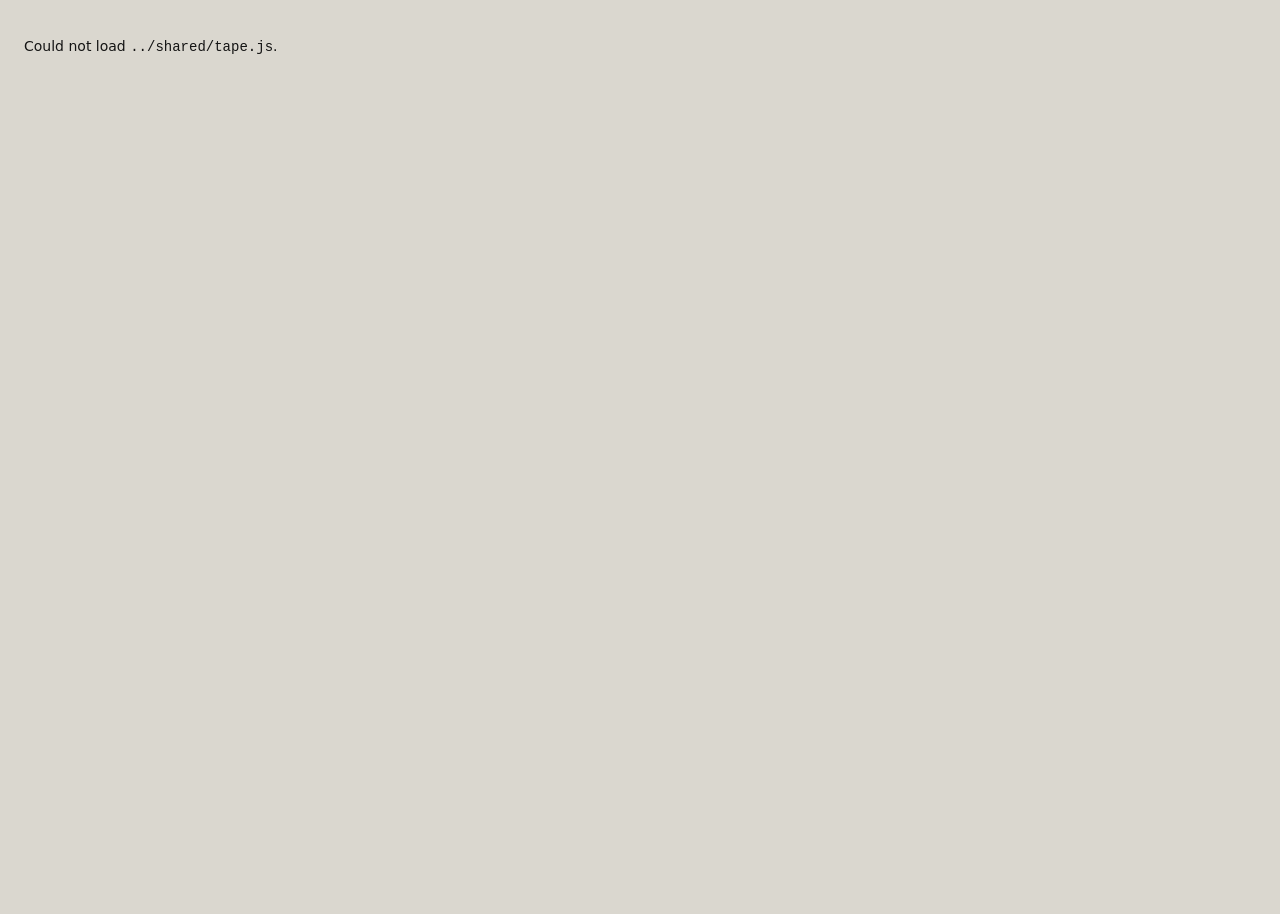
==== player.html @ 1a827876 "Initial commit: VCR landing page, player, and 3D cartridge assets Vendors Three.js r160 locally and " ====
<!doctype html>
<html lang="en">
<head>
<meta charset="utf-8">
<meta name="viewport" content="width=device-width, initial-scale=1">
<meta name="color-scheme" content="light dark">
<title>VCR Deck Studio</title>
<link rel="preconnect" href="https://fonts.googleapis.com">
<link rel="preconnect" href="https://fonts.gstatic.com" crossorigin>
<link href="https://fonts.googleapis.com/css2?family=Doto:wght@700;900&family=JetBrains+Mono:wght@400;500;600;700&family=Space+Grotesk:wght@400;500;600;700&display=swap" rel="stylesheet">
<script>
  // Apply a saved theme before first paint; otherwise CSS follows the OS.
  try { var th = localStorage.getItem('vcr-ds-theme'); if (th === 'dark' || th === 'light') document.documentElement.setAttribute('data-theme', th); } catch (e) {}
</script>
<link rel="stylesheet" href="style.css">
<link rel="stylesheet" href="shelf.css">
</head>
<body>
<div class="app" id="app">

  <!-- ───────────── Top bar ───────────── -->
  <header class="topbar">
    <div class="brand" aria-label="VCR Deck Studio"><span class="mk" aria-hidden="true"><i class="sp"></i><i class="st"></i></span>vcr<span class="brand-sub">DECK STUDIO</span></div>
    <div class="tape-label">
      <span class="tape-title" id="tapeTitle">—</span>
      <span class="tape-meta" id="tapeMeta"></span>
    </div>
    <div class="seg mode-seg" role="radiogroup" aria-label="Layout">
      <button class="seg-btn" data-mode="studio" role="radio" data-tip="The studio: monitor, inspector, timeline" data-kbd="B">Studio</button>
      <button class="seg-btn" data-mode="book" role="radio" data-tip="The session as a book: read it as it plays" data-kbd="B">Book</button>
    </div>
    <button class="mini-key" id="btnBay" aria-pressed="true" data-tip="Show / hide the tape bay" data-kbd="P" aria-label="Show or hide the tape bay">
      <svg viewBox="0 0 20 20"><rect x="2.5" y="4.5" width="15" height="11" rx="2"/><circle cx="7" cy="9" r="1.8"/><circle cx="13" cy="9" r="1.8"/><path d="M6 15.5l1-2.5h6l1 2.5"/></svg>
    </button>
    <button class="mini-key" id="btnCustom" aria-pressed="false" data-tip="Customize layout" data-kbd="C" aria-label="Customize layout">
      <svg viewBox="0 0 20 20"><path d="M4 5h7M15 5h1M4 10h2M10 10h6M4 15h9M17 15h-1"/><circle cx="13" cy="5" r="1.8"/><circle cx="8" cy="10" r="1.8"/><circle cx="15" cy="15" r="1.8"/></svg>
    </button>
    <button class="mini-key" id="btnHelp" data-tip="Keyboard shortcuts" data-kbd="?" aria-label="Keyboard shortcuts">?</button>
    <button class="mini-key theme-key" id="btnTheme" data-tip="Toggle theme" data-kbd="T" aria-label="Toggle theme">
      <svg class="i-sun" viewBox="0 0 24 24"><circle cx="12" cy="12" r="4.5"/><path d="M12 2v2.5M12 19.5V22M2 12h2.5M19.5 12H22M4.9 4.9l1.8 1.8M17.3 17.3l1.8 1.8M4.9 19.1l1.8-1.8M17.3 6.7l1.8-1.8"/></svg>
      <svg class="i-moon" viewBox="0 0 24 24"><path d="M20 14.5A8 8 0 0 1 9.5 4a8 8 0 1 0 10.5 10.5z"/></svg>
    </button>
  </header>

  <!-- ───────────── Book: the session as a document that follows the playhead (book.js) ───────────── -->
  <div class="book" id="book" hidden></div>

  <!-- ───────────── Workspace ───────────── -->
  <main class="workspace" id="workspace">

    <!-- Centre: program monitor (the Deck screen) -->
    <section class="panel monitor" id="monitorPanel">
      <div class="panel-head">
        <span class="mon-label">Program</span>
        <span class="badge" id="monBadge">—</span>
        <span class="grow"></span>
        <div class="view-menu" id="viewMenu">
          <button class="view-btn" id="viewBtn" aria-haspopup="menu" aria-expanded="false" aria-controls="viewPop" data-tip="Program view" data-kbd="V">
            <span class="view-lbl">VIEW</span><b id="viewName">Transcript</b><i class="caret" aria-hidden="true"></i>
          </button>
          <div class="view-pop" id="viewPop" role="menu" aria-label="Program view" hidden>
            <button role="menuitemradio" data-view="transcript"><b>Transcript</b><small>Every event as a list that follows the playhead</small></button>
            <button role="menuitemradio" data-view="event"><b>Event</b><small>One event at a time, on the screen</small></button>
            <button role="menuitemradio" data-view="clips"><b>Session clips</b><small>Every event as a clip, grouped by kind</small></button>
            <button role="menuitemradio" data-view="report"><b>Report</b><small>Tools, slow calls, errors, URLs, files, cost</small></button>
          </div>
        </div>
        <button class="nano-key" id="monPrev" data-tip="Previous event" data-kbd="←" aria-label="Previous event">‹</button>
        <span class="dot mon-idx" id="monIndex">—</span>
        <button class="nano-key" id="monNext" data-tip="Next event" data-kbd="→" aria-label="Next event">›</button>
      </div>
      <div class="bin-tools">
        <label class="search">
          <svg viewBox="0 0 20 20"><circle cx="9" cy="9" r="5.5"/><path d="M13 13l4 4"/></svg>
          <input id="search" type="search" placeholder="Filter events…" autocomplete="off" spellcheck="false">
        </label>
        <button class="tog-key" id="btnFollowList" aria-pressed="true" data-tip="The list follows the playhead"><i class="led"></i>FOLLOW</button>
        <span class="count" id="binCount"></span>
        <div class="chips" id="chips" role="group" aria-label="Filter by event type"></div>
      </div>
      <div class="panel-body scroll" id="transcript" tabindex="-1"></div>
      <div class="panel-body scroll" id="mediaBin"></div>
      <div class="panel-body scroll report" id="report"></div>
      <div class="screen" id="stage">
        <div class="burn tl dot"><span class="rec"></span><span id="burnState">PAUSED</span></div>
        <div class="burn tr dot" id="burnTC">00:00:00:00</div>
        <div class="stage-inner" id="monContent"></div>
        <div class="lower-third" id="lowerThird" title="Current event: start → end, and how far through it the playhead is"></div>
        <div class="osd dot" id="osd" aria-hidden="true"></div>
      </div>
    </section>

    <div class="splitter v" data-split="right" aria-hidden="true"></div>

    <!-- Right: the tape bay (bay.js) above the inspector / scopes -->
    <div class="rcol" id="rcol">
    <section class="panel bay" id="bayPanel" aria-label="Tape bay">
      <div class="bay-stage" id="bayStage">
        <canvas id="bayCv" aria-label="The tape in 3D. Its reels follow the playhead; drag to turn it."></canvas>
        <div class="bay-flat mshelf" id="bayFlat" aria-hidden="true"></div>
      </div>
      <div class="bay-bar">
        <span class="bay-lab">TAPE</span>
        <span class="dot bay-pos" id="bayPos">00:00</span>
        <span class="grow"></span>
        <button class="nano-key bay-hide" id="bayHide" data-tip="Hide the tape bay" data-kbd="P" aria-label="Hide the tape bay"><svg viewBox="0 0 20 20"><path d="M5 12.5 10 7.5l5 5"/></svg></button>
        <button class="tog-key" id="bayEject" data-tip="Eject the tape" data-kbd="E"><svg viewBox="0 0 20 20"><path d="M10 4.5 4.5 11h11z" fill="currentColor" stroke="none"/><path d="M4.5 14.5h11"/></svg>EJECT</button>
      </div>
    </section>
    <section class="panel inspector" id="inspPanel">
      <div class="panel-head">
        <div class="seg" role="tablist">
          <button class="seg-btn on" data-insptab="inspector" role="tab">Inspector</button>
          <button class="seg-btn" data-insptab="scopes" role="tab">Scopes</button>
        </div>
        <span class="grow"></span>
        <button class="pin-state" id="pinState" data-tip="Showing the event at the playhead" disabled>Following</button>
      </div>
      <div class="panel-body scroll" id="inspector"></div>
      <div class="panel-body scroll hidden" id="scopes">
        <div class="scope-card">
          <div class="scope-title">Spend <span class="dim" id="burnRate"></span></div>
          <div class="big-num dot"><span id="scCost">$0.00</span><span class="of">/ <span id="scCostTotal">$0.00</span></span></div>
          <div class="meter"><i id="scCostBar"></i></div>
          <div class="chart-screen"><span class="chart-lab">Cumulative spend over the session</span><canvas id="costChart" class="chart"></canvas></div>
        </div>
        <div class="scope-card">
          <div class="scope-title">Tokens <span class="dim">so far / total</span></div>
          <div id="scTokens"></div>
        </div>
        <div class="scope-card">
          <div class="scope-title">Context window <span class="dim">at the last response</span></div>
          <div class="big-num dot"><span id="scCtx">0</span><span class="of">tokens</span></div>
          <div class="meter ctx"><i id="scCtxBar"></i></div>
        </div>
        <div class="scope-card">
          <div class="scope-title">Tool time <span class="dim">calls · wall time · errors</span></div>
          <div id="scTools"></div>
        </div>
      </div>
    </section>
    </div>
  </main>

  <div class="splitter h" data-split="timeline" aria-hidden="true"></div>

  <!-- ───────────── Transport (Deck keys) ───────────── -->
  <section class="transport" id="transport">
   <div class="tp">
    <div class="lcd" title="Playhead timecode (hours:minutes:seconds:frames) and progress through the session">
      <div class="tc dot" id="tc"><span>00</span>:<span>00</span>:<span>00</span>:<span>00</span></div>
      <div class="lcd-foot">
        <span class="lcd-prog"><i id="lcdProg"></i></span>
        <span class="shuttle dot" id="shuttleInd"></span>
        <span class="lcd-tot dot" id="lcdTot"></span>
      </div>
    </div>

    <span class="t-sep" aria-hidden="true"></span>

    <div class="keys">
      <button class="key k-sm" id="btnStart" data-tip="Go to start" data-kbd="Home" aria-label="Go to start"><svg viewBox="0 0 24 24"><path d="M5 5h2.5v14H5zM19 5.5v13L9 12z"/></svg></button>
      <button class="key k-rew" id="btnPrev" data-tip="Previous event · hold to rewind" data-kbd="←" aria-label="Previous event, hold to rewind"><svg viewBox="0 0 24 24"><path d="M11 6 3 12l8 6V6zm10 0-8 6 8 6V6z"/></svg></button>
      <button class="key k-play" id="btnPlay" data-tip="Play / pause" data-kbd="Space" aria-label="Play">
        <svg class="i-play" viewBox="0 0 24 24"><path d="M7 4.5v15l13-7.5z"/></svg>
        <svg class="i-pause" viewBox="0 0 24 24"><path d="M6 4.5h4.5v15H6zM13.5 4.5H18v15h-4.5z"/></svg>
      </button>
      <button class="key k-ff" id="btnNext" data-tip="Next event · hold to fast-forward" data-kbd="→" aria-label="Next event, hold to fast-forward"><svg viewBox="0 0 24 24"><path d="M13 6l8 6-8 6V6zM3 6l8 6-8 6V6z"/></svg></button>
      <button class="key k-sm" id="btnEnd" data-tip="Go to end" data-kbd="End" aria-label="Go to end"><svg viewBox="0 0 24 24"><path d="M16.5 5H19v14h-2.5zM5 5.5v13L15 12z"/></svg></button>
    </div>

    <span class="t-sep" aria-hidden="true"></span>

    <div class="loop-mod" id="loopMod" role="group" aria-label="Loop">
      <div class="loop-head"><span>Loop</span><span class="dot" id="loopLen">—</span></div>
      <div class="loop-row">
        <button class="tog-key mark" id="btnIn" data-tip="Mark loop in at the playhead" data-kbd="I"><b>IN</b><span class="dot" id="inTC">--:--:--</span></button>
        <button class="tog-key mark" id="btnOut" data-tip="Mark loop out at the playhead" data-kbd="O"><b>OUT</b><span class="dot" id="outTC">--:--:--</span></button>
        <button class="tog-key" id="btnLoop" aria-pressed="false" data-tip="Loop between in and out" data-kbd="/"><i class="led"></i>LOOP</button>
        <button class="tog-key clr" id="btnClearMarks" data-tip="Clear in / out" data-kbd="X" aria-label="Clear in and out marks" disabled>
          <svg viewBox="0 0 20 20"><path d="M5.5 5.5l9 9M14.5 5.5l-9 9"/></svg>
        </button>
      </div>
    </div>

    <span class="t-sep" aria-hidden="true"></span>

    <div class="speed speed-menu">
      <button class="speed-btn" id="speedBtn" aria-haspopup="true" aria-expanded="false" aria-controls="speedPop" data-tip="Speed and skip idle · scroll to change speed">
        <span class="speed-lbl">SPEED</span><b class="dot" id="knobVal">10×</b><i class="caret" aria-hidden="true"></i>
      </button>
      <div class="speed-pop" id="speedPop" role="group" aria-label="Playback speed and skip idle" hidden>
        <div class="speed-row">
          <button class="nano-key" id="speedDown" aria-label="Slower" data-tip="Slower">−</button>
          <span class="speed-val dot" id="speedVal" aria-live="polite">10×</span>
          <button class="nano-key" id="speedUp" aria-label="Faster" data-tip="Faster">+</button>
        </div>
        <button class="tog-key" id="btnSkip" aria-pressed="false" data-tip="Skip idle gaps while playing" data-kbd="S"><i class="led"></i>SKIP IDLE</button>
      </div>
    </div>

    <div class="gauges" role="group" aria-label="Live totals at the playhead">
      <div class="gauge g-cost" data-tip="Money spent up to the playhead"><span class="g-lab">Spent<span class="g-sub" id="gCostSub"></span></span><span class="odo dot" id="gCost"></span><span class="g-bar"><i id="gCostBar"></i></span></div>
      <div class="gauge g-in" data-tip="Input tokens read so far (fresh + cache read + cache write)"><span class="g-lab">In<span class="g-sub" id="gInSub"></span></span><span class="odo dot" id="gIn"></span><span class="g-bar"><i id="gInBar"></i></span></div>
      <div class="gauge g-out" data-tip="Output tokens generated so far"><span class="g-lab">Out<span class="g-sub" id="gOutSub"></span></span><span class="odo dot" id="gOut"></span><span class="g-bar"><i id="gOutBar"></i></span></div>
      <div class="gauge g-err" data-tip="Tool errors so far"><span class="g-lab">Errors<span class="g-sub" id="gErrSub"></span></span><span class="odo dot" id="gErr"></span><span class="g-bar"><i id="gErrBar"></i></span></div>
    </div>
   </div>
  </section>

  <!-- ───────────── Timeline ───────────── -->
  <section class="timeline" id="timeline">
    <div class="tl-toolbar">
      <span class="tl-name">Timeline</span>
      <span class="dot tl-info" id="tlInfo"></span>
      <span class="grow"></span>
      <button class="tog-key" id="btnTlShow" aria-pressed="false" data-tip="Choose what the timeline shows">SHOW ▾</button>
      <button class="tog-key" id="btnSnap" aria-pressed="true" data-tip="Snap scrubbing to event edges" data-kbd="N"><i class="led"></i>SNAP</button>
      <button class="tog-key" id="btnFollow" aria-pressed="true" data-tip="Timeline pages with the playhead" data-kbd="F"><i class="led"></i>FOLLOW</button>
      <span class="vr"></span>
      <button class="nano-key" id="btnZoomOut" data-tip="Zoom out" data-kbd="−" aria-label="Zoom out">−</button>
      <input type="range" class="zoom" id="zoom" min="0" max="1000" value="0" aria-label="Timeline zoom">
      <button class="nano-key" id="btnZoomIn" data-tip="Zoom in" data-kbd="+" aria-label="Zoom in">+</button>
      <button class="tog-key" id="btnFit" data-tip="Zoom to fit the whole session" data-kbd="Z">FIT</button>
    </div>
    <div class="tape-row" id="tapeRow">
      <div class="side-lab">
        <b>Tape</b><small>drag · it coasts</small>
        <span class="tape-zoom">
          <button class="nano-key" id="tapeZoomOut" aria-label="Zoom tape out" data-tip="Tape zoom out">−</button>
          <span class="dot" id="tapeZoomLab">10px/s</span>
          <button class="nano-key" id="tapeZoomIn" aria-label="Zoom tape in" data-tip="Tape zoom in">+</button>
        </span>
      </div>
      <div class="tape-wrap" id="tapeWrap">
        <canvas id="tape" role="slider" tabindex="0" aria-label="Tape scrubber: drag, or arrow keys" aria-valuemin="0"></canvas>
        <div class="playhead" aria-hidden="true"></div>
      </div>
    </div>
    <div class="tl-overview">
      <div class="side-lab"><b>Overview</b><small>whole session</small></div>
      <div class="ov-wrap" id="ovWrap"><canvas id="ovCanvas"></canvas></div>
    </div>
    <div class="tl-body">
      <div class="tl-heads" id="tlHeads">
        <div class="tl-heads-ruler dot" id="tlHeadsTC">00:00:00:00</div>
        <div class="tl-heads-inner" id="tlHeadsInner"></div>
      </div>
      <div class="tl-wrap" id="tlWrap"><canvas id="tlCanvas"></canvas></div>
    </div>
  </section>
</div>

<div class="alt-tag" aria-hidden="true">alt/6 — Deck Studio</div>
<div class="tip" id="tip" role="tooltip"></div>
<div class="cliptip" id="clipTip"></div>

<div class="help" id="help" hidden>
  <div class="help-card" role="dialog" aria-label="Keyboard shortcuts">
    <div class="help-head"><b>KEYS</b><button class="mini-key" id="helpClose" aria-label="Close">✕</button></div>
    <div class="help-grid" id="helpGrid"></div>
    <p class="help-foot">Hold ◀◀ / ▶▶ to shuttle. Drag the tape: it coasts when you let go. Change speed and skip idle from the SPEED menu.</p>
  </div>
</div>

<div class="pop" id="custom" hidden role="dialog" aria-label="Customize layout">
  <div class="pop-head"><b>CUSTOMIZE</b><button class="tog-key" id="customReset" data-tip="Default views, panels and sizes">RESET</button></div>
  <div class="pop-sec">
    <div class="pop-h">Panels</div>
    <label class="opt"><input type="checkbox" data-opt="bay"> Tape bay</label>
    <label class="opt"><input type="checkbox" data-opt="right"> Inspector / Scopes</label>
    <label class="opt"><input type="checkbox" data-opt="gauges"> Gauges</label>
    <label class="opt"><input type="checkbox" data-opt="overlays"> Event screen overlays</label>
  </div>
  <div class="pop-sec price-sec" id="priceSec">
    <div class="pop-h">Pricing <span class="price-src" id="priceSrc"></span></div>
    <div class="price-model dot" id="priceModel"></div>
    <div class="price-grid">
      <label>Input<input type="number" min="0" step="0.01" data-rate="in"></label>
      <label>Output<input type="number" min="0" step="0.01" data-rate="out"></label>
      <label>Cache read<input type="number" min="0" step="0.01" data-rate="cr"></label>
      <label>Cache write<input type="number" min="0" step="0.01" data-rate="cw"></label>
    </div>
    <p class="price-note">$ per million tokens. Spend is worked out from these.</p>
    <div class="price-keys">
      <button class="tog-key" id="priceApply" disabled>APPLY</button>
      <button class="tog-key" id="priceFetch" data-tip="Fetch current prices from LiteLLM’s public price list">FETCH LATEST</button>
      <button class="tog-key" id="priceReset" data-tip="Back to the built-in list prices">RESET</button>
    </div>
    <p class="price-msg" id="priceMsg" role="status" hidden></p>
  </div>
</div>

<div class="pop tl-pop" id="tlShow" hidden role="dialog" aria-label="Timeline display">
  <div class="pop-head"><b>SHOW IN TIMELINE</b></div>
  <div class="pop-sec">
    <label class="opt"><input type="checkbox" data-opt="overview"> Overview strip</label>
    <label class="opt"><input type="checkbox" data-opt="tokens"> Tokens track</label>
    <label class="opt"><input type="checkbox" data-opt="tape"> Tape scrubber</label>
  </div>
</div>

<script src="../shared/tape.js"></script>
<script src="../shared/parse-tape.js"></script>
<script src="vendor/three.min.js"></script>
<script src="cart3d.js"></script>
<script src="../shared/tape-report.js"></script>
<script src="report.js"></script>
<!-- picks the tape (?demo=, an ejected-to tape, or the sample), then loads app.js, book.js and bay.js;
     with no tape, the empty deck and its drive (drive.js) -->
<script src="drive.js"></script>
<script src="eject.js"></script>
</body>
</html>
---- style.css ----
/* ==========================================================================
   VCR · alt/6 — "Deck Studio"
   The Deck's body, keys and dot-matrix screen around Studio's workspace.
   Tokens first, then layout, then parts.
   ========================================================================== */

:root {
  /* event-kind accents (same in both themes: they live on black hardware) */
  --orange: #FF5B1F;
  --c-prompt: #FF5B1F;
  --c-text: #5A86FF;
  --c-thinking: #8C8880;
  --c-bash: #C6F432;
  --c-read: #3DDBD9;
  --c-write: #FF7AD9;
  --c-edit: #FFC83D;
  --c-skill: #B18CFF;
  --c-other: #9AA0A6;
  --err: #FF2E3A;
  --ok: #7FC400;

  /* "hardware black": screen, tape and timeline bay in both themes */
  --hw-bg: #0C0C0D;
  --hw-bg-2: #111113;
  --hw-panel: #151517;
  --hw-panel-2: #1B1B1E;
  --hw-line: #242427;
  --hw-line-2: #2E2E32;
  --hw-line-3: #3F3F44;
  --hw-fg: #EFEDE6;
  --hw-fg-2: #C2BEB6;
  --hw-fg-3: #8A867E;
  --hw-fg-4: #5B5853;
  --hw-wave: #3A3936;
  --hw-wave-hi: #EFEDE6;

  /* device body (light) */
  --desk: #DAD7CF;
  --body: #ECEAE4;
  --body-2: #E2DFD7;
  --ink: #141414;
  --ink-2: #5E5A53;
  --ink-3: #8F8A82;
  --line: rgba(20, 20, 20, .10);
  --line-2: rgba(20, 20, 20, .18);
  --key: #F8F7F3;
  --key-ink: #1A1A1A;
  --key-lip: #C3BFB5;
  --key-hi: rgba(255, 255, 255, .9);
  --panel: #F5F3EF;
  --card: #FFFFFF;
  --bezel: #D3CFC6;
  --shadow: 0 24px 50px -30px rgba(40, 30, 10, .35), 0 2px 0 rgba(255,255,255,.7) inset;
  --soft: rgba(255, 91, 31, .12);

  /* one radius scale for the whole deck:
     r-1 small bits and buttons nested in a control, r-2 keys, controls and
     cards, r-3 the panels and bays that hold them */
  --r-1: 4px;
  --r-2: 6px;
  --r-3: 10px;

  --left: 300px;
  --right: 330px;
  --tl-h: 40vh;

  --f-ui: "Space Grotesk", ui-sans-serif, system-ui, -apple-system, "Segoe UI", sans-serif;
  --f-dot: "Doto", "DotGothic16", "JetBrains Mono", ui-monospace, monospace;
  --f-mono: "JetBrains Mono", ui-monospace, "SF Mono", Menlo, Consolas, monospace;
  --ease-out: cubic-bezier(.2, .8, .2, 1);
  --ease-spring: cubic-bezier(.34, 1.56, .64, 1);
  color-scheme: light;
}

@media (prefers-color-scheme: dark) {
  :root:not([data-theme="light"]) {
    --desk: #0E0E0F; --body: #1B1B1D; --body-2: #232326;
    --ink: #F2F0EA; --ink-2: #A29E97; --ink-3: #6E6A64;
    --line: rgba(255, 255, 255, .08); --line-2: rgba(255, 255, 255, .14);
    --key: #2B2B2F; --key-ink: #F2F0EA; --key-lip: #0B0B0C; --key-hi: rgba(255, 255, 255, .08);
    --panel: #141416; --card: #1F1F22; --bezel: #2A2A2D;
    --shadow: 0 24px 60px -30px rgba(0,0,0,.8), 0 1px 0 rgba(255,255,255,.05) inset;
    color-scheme: dark;
  }
}
:root[data-theme="dark"] {
  --desk: #0E0E0F; --body: #1B1B1D; --body-2: #232326;
  --ink: #F2F0EA; --ink-2: #A29E97; --ink-3: #6E6A64;
  --line: rgba(255, 255, 255, .08); --line-2: rgba(255, 255, 255, .14);
  --key: #2B2B2F; --key-ink: #F2F0EA; --key-lip: #0B0B0C; --key-hi: rgba(255, 255, 255, .08);
  --panel: #141416; --card: #1F1F22; --bezel: #2A2A2D;
  --shadow: 0 24px 60px -30px rgba(0,0,0,.8), 0 1px 0 rgba(255,255,255,.05) inset;
  color-scheme: dark;
}

/* ---------- base ---------- */
*, *::before, *::after { box-sizing: border-box; }
html, body { margin: 0; height: 100%; }
body {
  background: var(--desk); color: var(--ink);
  font: 500 13px/1.45 var(--f-ui);
  -webkit-font-smoothing: antialiased; -webkit-tap-highlight-color: transparent;
  overflow: hidden;
}
button { font: inherit; color: inherit; border: 0; background: none; padding: 0; cursor: pointer; }
button:focus-visible, [tabindex]:focus-visible, input:focus-visible, canvas:focus-visible { outline: 2px solid var(--orange); outline-offset: 2px; }
.dot { font-family: var(--f-dot); font-weight: 900; letter-spacing: .02em; font-variant-numeric: tabular-nums; }
.dim { color: var(--ink-3); }
.grow { flex: 1 1 auto; }
.hidden { display: none !important; }
svg { flex: none; }
kbd {
  font: 600 10.5px/1 var(--f-mono); padding: 3px 6px; border-radius: var(--r-1);
  background: var(--key); box-shadow: 0 2px 0 var(--key-lip); color: var(--key-ink);
}

/* ==========================================================================
   Layout
   ========================================================================== */
.app {
  height: 100vh; height: 100dvh;
  display: grid;
  grid-template-rows: 46px minmax(200px, 1fr) 12px auto var(--tl-h);
  grid-template-columns: 100%;
  row-gap: 0;
  padding: 10px 12px 12px;
}
.workspace {
  display: grid;
  /* --rcol collapses the inspector to 0 when it's switched off in Customize */
  grid-template-columns: minmax(320px, 1fr) var(--rsp, 12px) var(--rcol, var(--right));
  min-height: 0; margin-top: 8px;
}
.panel {
  display: flex; flex-direction: column; min-width: 0; min-height: 0;
  background: var(--panel); border-radius: var(--r-3); box-shadow: var(--shadow); overflow: hidden;
}
.panel-head {
  display: flex; align-items: center; gap: 8px;
  height: 46px; flex: none; padding: 0 10px 0 12px;
  border-bottom: 1px solid var(--line);
}
.panel-body { flex: 1 1 auto; min-height: 0; position: relative; }
.scroll { overflow: auto; scrollbar-width: thin; scrollbar-color: var(--line-2) transparent; }
.count { font: 600 10.5px var(--f-mono); color: var(--ink-3); }

/* splitters are the gaps between modules, with a grip that lights up */
.splitter { position: relative; z-index: 2; }
.splitter::after { content: ''; position: absolute; border-radius: 2px; background: transparent; transition: background .15s; }
.splitter.v { cursor: col-resize; }
.splitter.v::after { left: 50%; top: 42%; width: 4px; height: 16%; margin-left: -2px; }
.splitter.h { cursor: row-resize; }
.splitter.h::after { top: 50%; left: 45%; width: 10%; height: 4px; margin-top: -2px; }
.splitter:hover::after { background: var(--line-2); }
.splitter.drag::after { background: var(--orange); }
body.resizing, body.resizing * { user-select: none !important; }

/* ==========================================================================
   Top bar
   ========================================================================== */
.topbar { display: flex; align-items: center; gap: 10px; min-width: 0; padding: 0 4px; }
.brand { display: inline-flex; align-items: center; gap: .42em; font: 700 19px/1 var(--f-ui); letter-spacing: -.02em; }
/* the logo, as on the root page: two drawn glyphs, the spool and the sticker, at 42% ink, then "vcr" */
.brand .mk { display: inline-flex; align-items: center; gap: .16em; opacity: .42; }
.brand .mk .sp, .brand .mk .st { width: .5em; height: .5em; background: currentColor; }
.brand .mk .sp { border-radius: 50%; }

.brand-sub { font: 700 9px/1 var(--f-mono); letter-spacing: .18em; color: var(--ink-3); padding: 4px 6px; border: 1px solid var(--line-2); border-radius: var(--r-1); }
.tape-label { flex: 1; min-width: 0; display: flex; flex-direction: column; line-height: 1.2; margin-left: 8px; }
.tape-title { font-weight: 600; font-size: 14px; white-space: nowrap; overflow: hidden; text-overflow: ellipsis; }
.tape-meta { font: 500 10.5px/1.3 var(--f-mono); color: var(--ink-3); white-space: nowrap; overflow: hidden; text-overflow: ellipsis; }

.mini-key {
  flex: none; width: 36px; height: 34px; border-radius: var(--r-2);
  display: grid; place-items: center;
  background: var(--key); color: var(--key-ink); font: 700 14px/1 var(--f-ui);
  box-shadow: 0 3px 0 var(--key-lip), inset 0 1px 0 var(--key-hi);
  transition: transform .08s, box-shadow .08s, color .15s;
}
.mini-key:active { transform: translateY(2px); box-shadow: 0 1px 0 var(--key-lip), inset 0 1px 0 var(--key-hi); }
.mini-key[aria-pressed="true"] { color: var(--orange); }
.mini-key svg { width: 18px; height: 18px; fill: none; stroke: currentColor; stroke-width: 1.8; stroke-linecap: round; }
.theme-key .i-moon { display: none; fill: currentColor; stroke: none; }
:root[data-theme="dark"] .theme-key .i-sun { display: none; }
:root[data-theme="dark"] .theme-key .i-moon { display: block; }
@media (prefers-color-scheme: dark) {
  :root:not([data-theme="light"]) .theme-key .i-sun { display: none; }
  :root:not([data-theme="light"]) .theme-key .i-moon { display: block; }
}

/* ==========================================================================
   Small controls shared by every module
   ========================================================================== */
.seg { display: inline-flex; padding: 3px; gap: 3px; background: var(--body-2); border-radius: var(--r-2); box-shadow: inset 0 1px 2px rgba(0,0,0,.08), inset 0 0 0 1px var(--line); }
.seg-btn { height: 26px; padding: 0 11px; border-radius: var(--r-1); font: 700 10.5px/1 var(--f-mono); letter-spacing: .08em; text-transform: uppercase; color: var(--ink-3); transition: color .15s, background .15s; }
.seg-btn:hover { color: var(--ink); }
.seg-btn.on { color: var(--ink); background: var(--key); box-shadow: 0 2px 0 var(--key-lip), inset 0 1px 0 var(--key-hi); }

.nano-key {
  flex: none; width: 26px; height: 24px; border-radius: var(--r-1); background: var(--key); color: var(--key-ink);
  font: 700 15px/1 var(--f-ui); box-shadow: 0 2px 0 var(--key-lip), inset 0 1px 0 var(--key-hi);
  transition: transform .08s, box-shadow .08s;
}
.nano-key:active, .nano-key.down { transform: translateY(2px); box-shadow: 0 0 0 var(--key-lip); }

.tog-key {
  flex: none; display: inline-flex; align-items: center; justify-content: center; gap: 6px;
  height: 28px; padding: 0 10px; border-radius: var(--r-2);
  background: var(--key); color: var(--key-ink);
  font: 700 10px/1 var(--f-mono); letter-spacing: .12em; white-space: nowrap;
  box-shadow: 0 3px 0 var(--key-lip), inset 0 1px 0 var(--key-hi);
  transition: transform .07s, box-shadow .07s, color .15s, opacity .15s;
}
.tog-key:active:not(:disabled), .tog-key.down { transform: translateY(2px); box-shadow: 0 1px 0 var(--key-lip), inset 0 1px 0 var(--key-hi); }
.tog-key:disabled { opacity: .4; cursor: default; }
.tog-key.sm { height: 22px; padding: 0 8px; font-size: 9.5px; }
.led { width: 6px; height: 6px; border-radius: 50%; background: var(--line-2); transition: background-color .15s, box-shadow .15s; flex: none; }
[aria-pressed="true"] > .led { background: var(--c-bash); box-shadow: 0 0 8px var(--c-bash); }

.err-dia { color: var(--err); margin-right: 4px; font-size: .9em; }

/* ==========================================================================
   Transcript / media bin
   ========================================================================== */
.bin-tools { display: flex; flex-wrap: wrap; gap: 8px; padding: 10px; border-bottom: 1px solid var(--line); }
.search {
  flex: 1; min-width: 0; display: flex; align-items: center; gap: 6px; height: 30px; padding: 0 10px;
  background: var(--body-2); border-radius: var(--r-2); color: var(--ink-3);
  box-shadow: inset 0 1px 2px rgba(0,0,0,.08), inset 0 0 0 1px var(--line);
}
.search:focus-within { box-shadow: inset 0 0 0 1.5px var(--orange); }
.search svg { width: 14px; height: 14px; fill: none; stroke: currentColor; stroke-width: 1.8; stroke-linecap: round; }
.search input { flex: 1; min-width: 0; border: 0; outline: 0; background: transparent; color: var(--ink); font: 500 12.5px var(--f-ui); }
.search input:focus-visible { outline: 0; }

.chips { flex-basis: 100%; display: flex; flex-wrap: wrap; gap: 6px; }
.chip {
  --c: var(--ink-3);
  display: inline-flex; align-items: center; gap: 5px; height: 24px; padding: 0 9px 0 8px; border-radius: var(--r-2);
  font: 700 9.5px/1 var(--f-mono); letter-spacing: .08em; text-transform: uppercase;
  background: var(--card); color: var(--ink-3);
  box-shadow: 0 2px 0 var(--key-lip), inset 0 0 0 1px var(--line);
  transition: transform .08s, box-shadow .08s, color .15s;
}
.chip:active:not(:disabled) { transform: translateY(2px); box-shadow: 0 0 0 var(--key-lip), inset 0 0 0 1px var(--line); }
.chip i { width: 8px; height: 8px; border-radius: 2px; background: var(--c); opacity: .45; }
.chip b { font-weight: 500; opacity: .6; letter-spacing: 0; }
.chip .err-dia { margin: 0; font-size: 10px; opacity: .6; }
.chip[aria-pressed="true"] { color: var(--ink); box-shadow: 0 2px 0 var(--key-lip), inset 0 0 0 1.5px var(--c); }
.chip[data-cat=""][aria-pressed="true"] { box-shadow: 0 2px 0 var(--key-lip), inset 0 0 0 1.5px var(--ink); }
.chip[aria-pressed="true"] i, .chip[aria-pressed="true"] .err-dia { opacity: 1; }
.chip:disabled { opacity: .4; cursor: default; }

.row {
  position: relative; display: grid; grid-template-columns: 52px 24px 1fr; gap: 0 8px;
  padding: 8px 12px 8px 14px; border-bottom: 1px solid var(--line);
  cursor: pointer; transition: background .1s, opacity .2s;
}
.row::before { content: ''; position: absolute; left: 4px; top: 8px; bottom: 8px; width: 4px; border-radius: 2px; background: var(--kc); }
.row:hover { background: var(--body-2); }
.row.future .row-tc, .row.future .row-kind, .row.future .row-text { color: var(--ink-3); }
.row.future .row-text.cmd { background: var(--body-2); color: var(--ink-3); box-shadow: inset 0 0 0 1px var(--line); }
.row.future .av { opacity: .5; }
.row.future::before { opacity: .45; }
.row.future:hover .row-text:not(.cmd) { color: var(--ink-2); }
.row.active { background: var(--soft); opacity: 1; }
.row.active::after { content: ''; position: absolute; inset: 0; box-shadow: inset 0 0 0 1.5px var(--orange); pointer-events: none; }
.row.sel .row-tc { color: var(--orange); }
/* avatars: round disks tinted with the speaker's own colour at low strength,
   the mark itself at full strength, so they sit quietly on light and dark */
.av { --av: var(--ink-3); width: 24px; height: 24px; flex: none; border-radius: 50%; display: grid; place-items: center; color: var(--av);
      background: color-mix(in srgb, var(--av) 16%, transparent); box-shadow: inset 0 0 0 1px color-mix(in srgb, var(--av) 28%, transparent); }
.av svg { width: 15px; height: 15px; }
.av.claude { --av: #D97757; }
.av.codex { --av: #4F5BFF; }
.screen .av.codex, :root[data-theme="dark"] .av.codex { --av: #8E9BFF; }
@media (prefers-color-scheme: dark) { :root:not([data-theme="light"]) .av.codex { --av: #8E9BFF; } }
.av.user { --av: var(--c-prompt); }
.av.user svg { width: 15px; height: 15px; fill: none; stroke: currentColor; stroke-width: 1.8; stroke-linecap: round; }
.row-av { padding-top: 1px; }
.card .who .av { width: 30px; height: 30px; margin-right: 2px; }
.card .who .av svg { width: 18px; height: 18px; }
.card .who .av.user svg { width: 17px; height: 17px; }
/* the avatar says who is talking; the name stays neutral instead of the reply blue */
.card.text .who { color: var(--hw-fg-2); }
.row[hidden] { display: none; }
.row-tc { font: 600 10.5px var(--f-mono); color: var(--ink-3); padding-top: 1px; font-variant-numeric: tabular-nums; }
.row-main { min-width: 0; }
.row-kind { display: flex; align-items: center; gap: 6px; font: 700 9.5px/1.4 var(--f-mono); letter-spacing: .1em; text-transform: uppercase; color: var(--ink-2); }
.row-kind .dur { margin-left: auto; font-weight: 500; letter-spacing: 0; color: var(--ink-3); text-transform: none; }
.row.err .row-kind { color: var(--err); }
.row-text { color: var(--ink); font-size: 12.5px; overflow: hidden; display: -webkit-box; -webkit-line-clamp: 2; -webkit-box-orient: vertical; word-break: break-word; }
/* commands read as a small strip of terminal: light on the hardware black */
.row-text.cmd { font: 500 11.5px/1.5 var(--f-mono); color: var(--hw-fg); background: var(--hw-bg); padding: 3px 8px; border-radius: var(--r-1); margin-top: 2px; }
.row.err .row-text.cmd { color: #FF8A92; }
.row.prompt .row-text { font-weight: 600; -webkit-line-clamp: 3; }
.row-text.muted { color: var(--ink-3); font-style: italic; }

.bin-group { padding: 12px 12px 4px; }
.bin-group[hidden] { display: none; }
.bin-group h4 { display: flex; align-items: center; gap: 6px; margin: 0 0 8px; font: 700 10px var(--f-mono); letter-spacing: .12em; text-transform: uppercase; color: var(--ink-3); }
.bin-group h4 i { width: 8px; height: 8px; border-radius: 2px; background: var(--kc); }
.bin-group h4 span { margin-left: auto; font-weight: 500; }
.tiles { display: grid; grid-template-columns: repeat(auto-fill, minmax(118px, 1fr)); gap: 8px; }
.tile {
  position: relative; height: 74px; border-radius: var(--r-2); overflow: hidden; cursor: pointer;
  background: var(--hw-bg); color: var(--hw-fg); padding: 7px 8px; display: flex; flex-direction: column;
  box-shadow: inset 0 3px 0 var(--kc), 0 2px 0 var(--key-lip);
  transition: transform .12s;
}
.tile:hover { transform: translateY(-1px); }
.tile[hidden] { display: none; }
.tile.active { box-shadow: inset 0 3px 0 var(--kc), 0 0 0 2px var(--orange); }
.tile.err { box-shadow: inset 0 3px 0 var(--err), 0 2px 0 var(--key-lip); }
.tile .t-snip { font: 500 10px/1.35 var(--f-mono); color: var(--hw-fg-2); overflow: hidden; flex: 1; word-break: break-all; margin-top: 3px; }
.tile .t-foot { display: flex; justify-content: space-between; font: 600 9.5px var(--f-mono); color: var(--hw-fg-3); }
.tile.err .t-foot span:first-child { color: var(--err); }

/* ==========================================================================
   Program monitor: the Deck screen
   ========================================================================== */
.mon-label { font: 700 10px/1 var(--f-mono); letter-spacing: .18em; text-transform: uppercase; color: var(--ink-3); }
.badge {
  --b: var(--kc, var(--ink-3));
  display: inline-flex; align-items: center; gap: 6px; height: 24px; padding: 0 9px 0 7px; border-radius: var(--r-1);
  font: 700 11px/1 var(--f-mono); letter-spacing: .08em; text-transform: uppercase;
  /* a tint of the kind colour, not a solid fill: small dark type on a saturated
     blue or pink was hard to read. Text stays ink; the icon carries the colour. */
  background: color-mix(in srgb, var(--b) 18%, var(--panel)); color: var(--ink);
  box-shadow: inset 0 0 0 1px color-mix(in srgb, var(--b) 50%, transparent);
}
.badge svg { color: color-mix(in srgb, var(--b) 62%, var(--ink)); fill: none; stroke: currentColor; stroke-width: 2; stroke-linecap: round; stroke-linejoin: round; }
.mon-idx { width: 76px; text-align: center; font-size: 14px; color: var(--ink-2); }

.screen {
  --kc: var(--orange);
  position: relative; isolation: isolate; flex: 1; min-height: 0;
  margin: 12px; border-radius: var(--r-2);
  background: var(--hw-bg); color: var(--hw-fg);
  box-shadow: 0 0 0 5px var(--bezel), inset 0 0 0 1px rgba(255,255,255,.05), inset 0 10px 30px rgba(0,0,0,.6);
  overflow: hidden;
}
/* pixel-grid glass */
.screen::after {
  content: ""; position: absolute; inset: 0; pointer-events: none; z-index: 5;
  background-image: radial-gradient(rgba(255,255,255,.05) .6px, transparent .8px);
  background-size: 3px 3px; mix-blend-mode: screen;
}
.screen[data-err="1"] { --kc: var(--err); }

.burn { position: absolute; top: 12px; z-index: 3; display: flex; align-items: center; gap: 7px; font-size: 13px; color: var(--hw-fg-3); }
.burn.tl { left: 16px; min-width: 130px; }
.burn.tr { right: 16px; }
.rec { width: 8px; height: 8px; border-radius: 50%; background: #3a3836; }
.screen.playing .rec { background: var(--err); box-shadow: 0 0 8px var(--err); animation: rec 1s steps(2, jump-none) infinite; }
.screen.playing #burnState { color: var(--hw-fg); }
@keyframes rec { 50% { opacity: .25; } }

.stage-inner {
  position: absolute; inset: 44px 5% 44px; z-index: 2;
  display: flex; align-items: center; justify-content: center;
}
.stage-inner > .card { max-height: 100%; width: min(100%, 860px); }
.enter { animation: enter .26s var(--ease-out); }
@keyframes enter { from { opacity: 0; transform: translateY(8px); } }

.card { display: flex; flex-direction: column; min-height: 0; }
.card .who {
  display: flex; align-items: center; gap: 10px; margin-bottom: 10px;
  font: 700 11px/1 var(--f-mono); letter-spacing: .14em; text-transform: uppercase; color: var(--kc);
}
.card .who .t { margin-left: auto; font-size: 13px; letter-spacing: .02em; color: var(--hw-fg-3); text-transform: none; }
.card-body { overflow: auto; min-height: 0; scrollbar-width: thin; scrollbar-color: var(--hw-line-3) transparent; }
.prose {
  font: 600 clamp(17px, 1.6vw, 26px)/1.28 var(--f-ui); letter-spacing: -.01em; color: var(--hw-fg);
  white-space: pre-wrap; word-break: break-word; text-wrap: pretty;
}
.card.prompt .prose { padding-left: 16px; border-left: 4px solid var(--c-prompt); font-size: clamp(16px, 1.4vw, 22px); }
.prose.dimmed { color: var(--hw-fg-3); font-weight: 500; }
.think-dots i { display: inline-block; width: .32em; height: .32em; margin: 0 .08em; border-radius: 50%; background: currentColor; }
.screen.playing .think-dots i { animation: think 1.1s infinite; }
.think-dots i:nth-child(2) { animation-delay: .15s; }
.think-dots i:nth-child(3) { animation-delay: .3s; }
@keyframes think { 0%, 60%, 100% { transform: translateY(0); opacity: .35; } 30% { transform: translateY(-.25em); opacity: 1; } }
.think-note { margin-top: 12px; font: 500 12px var(--f-mono); color: var(--hw-fg-4); }

.term { border-radius: var(--r-2); overflow: hidden; background: #070708; box-shadow: inset 0 0 0 1px var(--hw-line-2); display: flex; flex-direction: column; min-height: 0; }
.term-bar { display: flex; align-items: center; gap: 10px; height: 34px; padding: 0 12px; border-bottom: 1px solid var(--hw-line); font: 500 11px var(--f-mono); color: var(--hw-fg-3); flex: none; }
.term-bar .tag { background: color-mix(in srgb, var(--kc) 20%, transparent); color: var(--kc); box-shadow: inset 0 0 0 1px color-mix(in srgb, var(--kc) 45%, transparent); font-weight: 700; letter-spacing: .08em; padding: 3px 7px 2px; border-radius: var(--r-1); text-transform: uppercase; }
.term-bar .ttl { flex: 1; overflow: hidden; text-overflow: ellipsis; white-space: nowrap; }
.term-body { padding: 14px 16px; font: 500 13.5px/1.6 var(--f-mono); overflow: auto; min-height: 0; white-space: pre-wrap; word-break: break-word; scrollbar-width: thin; scrollbar-color: var(--hw-line-3) transparent; }
.term-body .cmd { color: var(--hw-fg); }
.term-body .cmd::before { content: '$ '; color: var(--kc); font-weight: 700; }
.term-body .out { color: var(--hw-fg-3); margin-top: 10px; }
.term-body .out.err { color: #FF8A92; }
.term-body .ln { display: grid; grid-template-columns: 3.2em 1fr; }
.term-body .ln b { color: var(--hw-fg-4); font-weight: 400; text-align: right; padding-right: 1em; user-select: none; }
.term-foot { display: flex; align-items: center; gap: 10px; padding: 8px 12px; border-top: 1px solid var(--hw-line); font: 700 10.5px var(--f-mono); letter-spacing: .08em; color: var(--hw-fg-3); flex: none; }
.term-foot .st { display: inline-flex; align-items: center; gap: 6px; min-width: 88px; }
.term-foot .st.ok { color: var(--c-bash); }
.term-foot .st.err { color: var(--err); }
.term-foot .st.run { color: var(--c-edit); }
.term-foot .prog { flex: 1; height: 3px; border-radius: 2px; background: var(--hw-line); overflow: hidden; }
.term-foot .prog i { display: block; height: 100%; background: var(--kc); transform-origin: 0 50%; transform: scaleX(0); }
.term-foot .elapsed { width: 68px; text-align: right; font-size: 13px; letter-spacing: 0; }
.spin { width: 10px; height: 10px; border-radius: 50%; border: 1.5px solid currentColor; border-right-color: transparent; animation: spin .7s linear infinite; }
@keyframes spin { to { transform: rotate(360deg); } }
.caret { display: inline-block; width: .55em; height: 1.1em; vertical-align: -.2em; background: var(--kc); animation: rec 1s steps(2, jump-none) infinite; }
.empty-stage { text-align: center; color: var(--hw-fg-3); font: 500 13px var(--f-mono); }
.empty-stage b { display: block; font: 700 20px var(--f-ui); color: var(--hw-fg); margin-bottom: 6px; }

/* dot-matrix visualiser, under the content */

.lower-third {
  position: absolute; left: 16px; right: 16px; bottom: 12px; z-index: 3;
  display: flex; align-items: center; gap: 10px; font-size: 12px; color: var(--hw-fg-3);
}
.lower-third .lt-idx { width: 48px; color: var(--kc); }
.lower-third .lt-tc { width: 92px; }
.lower-third .lt-arrow { color: var(--hw-fg-4); font: 500 11px var(--f-mono); }
.lower-third .lt-bar { flex: 1; height: 3px; border-radius: 2px; background: var(--hw-line); overflow: hidden; }
.lower-third .lt-bar i { display: block; height: 100%; background: var(--kc); transform-origin: 0 50%; transform: scaleX(0); }
.lower-third .lt-dur { width: 64px; text-align: right; }
.app.no-overlays .burn, .app.no-overlays .lower-third { display: none; }

.osd {
  position: absolute; z-index: 6; top: 50%; left: 50%;
  transform: translate(-50%, -50%) scale(.9);
  font-size: 30px; line-height: 1; padding: 10px 16px; border-radius: var(--r-2);
  background: rgba(10,10,10,.85); color: var(--orange);
  box-shadow: 0 0 0 1px rgba(255,255,255,.08);
  opacity: 0; pointer-events: none;
  transition: opacity .18s, transform .25s var(--ease-spring);
  white-space: nowrap;
}
.osd.show { opacity: 1; transform: translate(-50%, -50%) scale(1); }

/* ---------- Program: transcript view (the list, in place of the screen) ---------- */
/* The program shows one of three views; the filter row serves both lists. */
.monitor[data-view="transcript"] #mediaBin, .monitor[data-view="transcript"] .screen,
.monitor[data-view="clips"] #transcript, .monitor[data-view="clips"] .screen,
.monitor[data-view="event"] .bin-tools, .monitor[data-view="event"] #transcript, .monitor[data-view="event"] #mediaBin { display: none; }
.monitor[data-view="report"] .bin-tools, .monitor[data-view="report"] #transcript, .monitor[data-view="report"] #mediaBin, .monitor[data-view="report"] .screen,
.monitor:not([data-view="report"]) #report { display: none; }
.bin-tools .count { margin-left: auto; align-self: center; }

/* ==========================================================================
   Inspector / scopes
   ========================================================================== */
.pin-state { display: inline-flex; align-items: center; gap: 6px; min-width: 86px; height: 26px; padding: 0 8px; border-radius: var(--r-1); justify-content: flex-end; font: 700 9.5px var(--f-mono); letter-spacing: .1em; text-transform: uppercase; color: var(--ink-3); }
.pin-state:disabled { cursor: default; }
/* pinned: a key that lets go and follows the playhead again */
.pin-state.pinned { background: var(--key); box-shadow: 0 2px 0 var(--key-lip), inset 0 1px 0 var(--key-hi); }
.pin-state.pinned::after { content: '✕'; font-size: 10px; letter-spacing: 0; margin-left: 2px; color: var(--ink-3); }
.pin-state.pinned:hover::after { color: var(--orange); }
.pin-state.pinned:active { transform: translateY(2px); box-shadow: 0 0 0 var(--key-lip); }
.pin-state::before { content: ''; width: 6px; height: 6px; border-radius: 50%; background: var(--line-2); }
.pin-state.pinned { color: var(--orange); }
.pin-state.pinned::before { background: var(--orange); box-shadow: 0 0 6px var(--orange); }
.insp-head { display: flex; align-items: center; gap: 10px; padding: 14px 14px 12px; }
.insp-head .sw { width: 34px; height: 34px; border-radius: var(--r-2); display: grid; place-items: center; flex: none;
  background: color-mix(in srgb, var(--kc) 18%, var(--panel)); color: color-mix(in srgb, var(--kc) 62%, var(--ink));
  box-shadow: inset 0 0 0 1px color-mix(in srgb, var(--kc) 50%, transparent); }
.insp-head .sw svg { width: 17px; height: 17px; fill: none; stroke: currentColor; stroke-width: 1.8; stroke-linecap: round; stroke-linejoin: round; }
.insp-head h3 { margin: 0; font: 700 16px/1.1 var(--f-ui); letter-spacing: -.01em; }
.insp-head small { display: block; font: 500 10.5px var(--f-mono); color: var(--ink-3); overflow: hidden; text-overflow: ellipsis; white-space: nowrap; max-width: 170px; }
.insp-head .tog-key { margin-left: auto; }
/* event metadata folds away: it's reference, not what you read first */
.acc { border-top: 1px solid var(--line); }
.acc .meta-grid { padding: 0 14px 12px; }
.acc > summary {
  display: flex; align-items: center; gap: 8px; padding: 10px 14px; cursor: pointer; list-style: none;
  font: 700 9.5px/1 var(--f-mono); letter-spacing: .16em; text-transform: uppercase; color: var(--ink-3);
}
.acc > summary::-webkit-details-marker { display: none; }
.acc > summary::before { content: ''; width: 5px; height: 5px; margin: 0 2px 0 1px; border-right: 1.5px solid currentColor; border-bottom: 1.5px solid currentColor; transform: rotate(-45deg); transition: transform .15s; }
.acc[open] > summary::before { transform: rotate(45deg); }
.acc > summary:hover { color: var(--ink); }
.acc .acc-sum { margin-left: auto; font-weight: 500; letter-spacing: 0; text-transform: none; color: var(--ink-3); }
.acc .acc-sum.bad { color: var(--err); }
.acc[open] .acc-sum { display: none; }
.meta-grid { display: grid; grid-template-columns: repeat(auto-fit, minmax(92px, 1fr)); gap: 8px; padding: 0 14px 12px; }
.sect .meta-grid { padding: 0; }
.meta-grid > div { background: var(--body-2); border-radius: var(--r-2); padding: 8px 10px; box-shadow: inset 0 0 0 1px var(--line); min-width: 0; }
.meta-grid .ml { display: block; font: 700 8.5px/1 var(--f-mono); letter-spacing: .14em; text-transform: uppercase; color: var(--ink-3); }
.meta-grid .mv { display: block; margin-top: 5px; font-size: 15px; line-height: 1; white-space: nowrap; overflow: hidden; text-overflow: ellipsis; }
.meta-grid .mv.ok { color: var(--ok); }
.meta-grid .mv.bad { color: var(--err); }
.sect { padding: 12px 14px; border-top: 1px solid var(--line); }
.sect-h { display: flex; align-items: center; gap: 8px; margin-bottom: 8px; font: 700 9.5px/1 var(--f-mono); letter-spacing: .16em; text-transform: uppercase; color: var(--ink-3); }
.sect-h::before { content: ''; width: 8px; height: 8px; border-radius: 2px; background: var(--orange); }
.sect-h .tog-key, .sect-h .icon-btn { margin-left: auto; }
/* quiet icon button: no key cap, just the glyph until you point at it */
.icon-btn { width: 24px; height: 24px; margin: -6px -4px -6px 0; border-radius: var(--r-1); display: grid; place-items: center; color: var(--ink-3); transition: background .12s, color .12s; }
.icon-btn:hover { background: var(--body-2); color: var(--ink); }
.icon-btn:focus-visible { outline: 1.5px solid var(--orange); outline-offset: 1px; }
.icon-btn svg { width: 14px; height: 14px; fill: none; stroke: currentColor; stroke-width: 1.7; stroke-linecap: round; stroke-linejoin: round; }
.icon-btn.ok { color: var(--ok); }
.sect-h .dim { letter-spacing: 0; text-transform: none; font-weight: 500; }
.code {
  margin: 0; padding: 11px 13px; border-radius: var(--r-2); background: var(--hw-bg); color: var(--hw-fg);
  font: 500 11.5px/1.55 var(--f-mono); white-space: pre-wrap; word-break: break-word; max-height: 260px; overflow: auto;
  scrollbar-width: thin; scrollbar-color: var(--hw-line-3) transparent;
}
.code.err { box-shadow: inset 0 0 0 1.5px var(--err); color: #FF8A92; }
.code.prose-s { font: 500 13px/1.5 var(--f-ui); background: var(--card); color: var(--ink); box-shadow: inset 0 0 0 1px var(--line); }
.code.dim { color: var(--ink-3); }

.scope-card { padding: 14px; border-bottom: 1px solid var(--line); }
.scope-title { display: flex; justify-content: space-between; gap: 8px; margin-bottom: 8px; font: 700 9.5px/1 var(--f-mono); letter-spacing: .14em; text-transform: uppercase; color: var(--ink-3); }
.scope-title .dim { letter-spacing: 0; text-transform: none; font-weight: 500; }
.big-num { font-size: 28px; line-height: 1; display: flex; align-items: baseline; gap: 8px; }
.big-num .of { font: 500 11px var(--f-mono); color: var(--ink-3); }
.meter { height: 5px; border-radius: 2px; background: var(--line); margin: 10px 0 4px; overflow: hidden; }
.meter i { display: block; height: 100%; width: 0; background: var(--orange); border-radius: 2px; }
.meter.ctx i { background: var(--c-text); }
.chart-screen { margin-top: 10px; border-radius: var(--r-2); background: var(--hw-bg); box-shadow: 0 0 0 3px var(--bezel); padding: 8px 6px 4px; }
.chart-lab { display: block; padding: 0 4px 4px; font: 600 9px var(--f-mono); letter-spacing: .1em; text-transform: uppercase; color: var(--hw-fg-4); }
.chart { display: block; width: 100%; height: 110px; }
.tok-row { display: grid; grid-template-columns: 80px 1fr auto; align-items: center; gap: 8px; margin: 7px 0; font-size: 12px; }
.tok-row .k { color: var(--ink-2); display: flex; align-items: center; gap: 6px; }
.tok-row .k i { width: 8px; height: 8px; border-radius: 2px; background: var(--kc); }
.tok-row .bar { height: 5px; border-radius: 2px; background: var(--line); overflow: hidden; }
.tok-row .bar i { display: block; height: 100%; width: 0; background: var(--kc); }
.tok-row .v { font: 600 11px var(--f-mono); color: var(--ink); text-align: right; min-width: 108px; font-variant-numeric: tabular-nums; }
.tok-row .v span { color: var(--ink-3); font-weight: 500; }
.tool-row { display: grid; grid-template-columns: 58px 1fr 120px; align-items: center; gap: 8px; margin: 7px 0; font-size: 12px; }
.tool-row .k { font: 700 10px var(--f-mono); letter-spacing: .06em; text-transform: uppercase; }
.tool-row .bar { height: 12px; border-radius: 2px; background: var(--line); position: relative; overflow: hidden; }
.tool-row .bar i { position: absolute; inset: 0 auto 0 0; background: var(--kc); border-radius: 2px; }
.tool-row .v { font: 500 11px var(--f-mono); color: var(--ink-3); text-align: right; }
.tool-row .v b { color: var(--ink); font-weight: 600; }
.tool-row .v em { color: var(--err); font-style: normal; }

/* ==========================================================================
   Transport: LCD · keys · loop · speed · gauges, in one row ~60px tall.
   .transport is a size container: as it narrows the parts compact and then
   wrap onto more rows. No control is ever hidden, only reflowed.
   ========================================================================== */
.transport {
  container: transport / inline-size;
  min-width: 0; margin-bottom: 12px; padding: 10px 14px;
  background: var(--body); border-radius: var(--r-3); box-shadow: var(--shadow);
}
.tp { display: flex; align-items: center; gap: 14px; min-width: 0; }
.t-sep { flex: none; width: 1px; height: 36px; background: var(--line-2); }

/* timecode LCD with session progress */
.lcd {
  position: relative; flex: none;
  background: var(--hw-bg); border-radius: var(--r-2); padding: 8px 12px 7px;
  box-shadow: 0 0 0 3px var(--bezel), inset 0 6px 20px rgba(0,0,0,.6);
}
.lcd::after { content: ""; position: absolute; inset: 0; border-radius: inherit; pointer-events: none; background-image: radial-gradient(rgba(255,255,255,.05) .6px, transparent .8px); background-size: 3px 3px; }
.tc { font-size: 26px; line-height: 1; color: var(--hw-fg); white-space: nowrap; }
.tc span:last-child { color: var(--orange); }
.lcd-foot { display: flex; align-items: center; gap: 8px; height: 11px; margin-top: 6px; }
.lcd-prog { flex: 1; height: 3px; border-radius: 2px; background: var(--hw-line-2); overflow: hidden; }
.lcd-prog i { display: block; height: 100%; background: var(--orange); transform-origin: 0 50%; transform: scaleX(0); }
.lcd-tot { font-size: 11px; line-height: 1; color: var(--hw-fg-3); white-space: nowrap; }
/* while shuttling, the rate takes the total's place so the LCD never resizes */
.lcd .shuttle { font-size: 11px; line-height: 1; color: var(--c-read); white-space: nowrap; }
.lcd .shuttle:empty { display: none; }
.lcd .shuttle:not(:empty) + .lcd-tot { display: none; }

/* chunky keys */
.keys { display: flex; align-items: center; gap: 6px; flex: none; }
.key {
  --k: var(--key); --lip: var(--key-lip); --kc: var(--key-ink);
  position: relative; width: 50px; height: 46px; border-radius: var(--r-2);
  background: var(--k); color: var(--kc); display: grid; place-items: center;
  box-shadow: 0 4px 0 var(--lip), 0 8px 14px -8px rgba(0,0,0,.4), inset 0 1px 0 var(--key-hi);
  transition: transform .07s ease-out, box-shadow .07s ease-out, background-color .2s;
  touch-action: manipulation; user-select: none; -webkit-user-select: none;
}
.key:active, .key.down { transform: translateY(3px); box-shadow: 0 1px 0 var(--lip), 0 3px 6px -3px rgba(0,0,0,.4), inset 0 1px 0 var(--key-hi); }
.key svg { width: 22px; height: 22px; fill: currentColor; }
.k-play { --k: var(--orange); --lip: #B8380C; --kc: #111; }
.k-play .i-pause { display: none; }
.k-play.on .i-play { display: none; }
.k-play.on .i-pause { display: block; }
.k-prev, .k-rew.shuttle, .k-ff.shuttle { --k: var(--c-text); --kc: #fff; --lip: #1C3CC0; }

/* loop: a self-contained module. Header names it and shows the range length;
   one row does the work: mark in, mark out, arm the loop, clear. The frame
   lights up while the loop is armed. */
.loop-mod { display: flex; flex-direction: column; gap: 6px; flex: none; padding: 7px 8px 8px; border-radius: var(--r-2); box-shadow: inset 0 0 0 1px var(--line); transition: box-shadow .15s; }
.loop-mod.on { box-shadow: inset 0 0 0 1.5px var(--orange); }
.loop-head { display: flex; justify-content: space-between; align-items: baseline; padding: 0 2px; font: 700 8.5px/1 var(--f-mono); letter-spacing: .14em; text-transform: uppercase; color: var(--ink-3); }
.loop-head .dot { font-size: 12px; letter-spacing: 0; color: var(--ink-2); text-transform: none; }
.loop-mod.on .loop-head span:first-child { color: var(--orange); }
.loop-row { display: flex; align-items: center; gap: 6px; }
.loop-row .tog-key { height: 26px; }
.loop-mod .mark { justify-content: space-between; width: 100px; }
.loop-mod .mark b { color: var(--ink-3); font-weight: 700; }
.loop-mod .mark span { font-size: 11.5px; letter-spacing: 0; color: var(--ink-2); }
.loop-mod .mark.set b { color: var(--orange); }
.loop-mod .tog-key.clr { width: 26px; padding: 0; }
.tog-key.clr svg { width: 14px; height: 14px; fill: none; stroke: currentColor; stroke-width: 2; stroke-linecap: round; }

/* speed: a key showing SPEED and the speed; it opens a little panel, upward, with − speed + and SKIP IDLE */
.speed { display: flex; align-items: center; flex: none; }
.speed-menu { position: relative; }
.speed-btn {
  display: inline-grid; grid-template-columns: auto auto; grid-template-rows: auto auto; align-items: center; column-gap: 8px; row-gap: 3px;
  height: 40px; padding: 0 11px; border-radius: var(--r-2); cursor: pointer;
  background: var(--key); color: var(--key-ink); box-shadow: 0 3px 0 var(--key-lip), inset 0 1px 0 var(--key-hi);
}
.speed-btn:active { transform: translateY(2px); box-shadow: 0 1px 0 var(--key-lip), inset 0 1px 0 var(--key-hi); }
.speed-btn[aria-expanded="true"] { box-shadow: 0 3px 0 var(--key-lip), inset 0 0 0 1.5px var(--orange); }
.speed-btn .speed-lbl { grid-column: 1; font: 700 8px/1 var(--f-mono); letter-spacing: .16em; color: var(--ink-3); }
.speed-btn b { grid-column: 1; grid-row: 2; font-size: 17px; line-height: 1; text-align: left; color: var(--ink); white-space: nowrap; }
.speed-btn .caret { grid-column: 2; grid-row: 1 / 3; width: 0; height: 0; border-left: 4px solid transparent; border-right: 4px solid transparent; border-top: 5px solid var(--ink-3); transform: rotate(180deg); }
.speed-pop {
  position: absolute; z-index: 60; bottom: calc(100% + 10px); left: 50%; translate: -50% 0; display: grid; gap: 10px; min-width: 150px; padding: 10px;
  border-radius: var(--r-3); background: var(--panel); box-shadow: 0 18px 40px -14px rgba(0,0,0,.5), 0 0 0 1px var(--line), inset 0 1px 0 rgba(255,255,255,.4);
}
.speed-pop[hidden] { display: none; }
.speed-row { display: flex; align-items: center; justify-content: space-between; gap: 6px; }
.speed-row .nano-key { width: 30px; height: 26px; font: 700 15px/1 var(--f-ui); }
.speed-row .nano-key:disabled { opacity: .4; cursor: default; transform: none; }
.speed-val { min-width: 3.6em; text-align: center; font-size: 18px; color: var(--ink); }
.speed-pop #btnSkip { height: 30px; justify-content: center; white-space: nowrap; }

/* odometer gauges: label and total on one line, value, progress hairline */
.gauges { display: flex; gap: 6px; margin-left: auto; flex: none; }
.gauge {
  --g: var(--ink);
  position: relative; width: 112px; flex: none; min-width: 0;
  background: var(--body-2); border-radius: var(--r-2); padding: 7px 9px;
  display: flex; flex-direction: column; gap: 4px;
  box-shadow: inset 0 1px 2px rgba(0,0,0,.06), inset 0 0 0 1px var(--line);
}
.g-lab { display: flex; align-items: center; gap: 5px; min-width: 0; font: 700 8.5px/1 var(--f-mono); letter-spacing: .14em; text-transform: uppercase; color: var(--ink-3); white-space: nowrap; }
.g-lab::before { content: ""; flex: none; width: 6px; height: 6px; border-radius: 2px; background: var(--g); }
.g-sub { margin-left: auto; min-width: 0; overflow: hidden; text-overflow: ellipsis; font: 500 9.5px/1 var(--f-mono); letter-spacing: 0; text-transform: none; color: var(--ink-3); }
.g-cost { --g: var(--orange); }
.g-in { --g: var(--c-read); }
.g-out { --g: var(--c-text); }
.g-err { --g: var(--err); }
.g-bar { height: 3px; border-radius: 2px; background: var(--line); overflow: hidden; }
.g-bar i { display: block; height: 100%; background: var(--g); transform-origin: 0 50%; transform: scaleX(0); transition: transform .3s linear; }
.odo { display: flex; font-size: 20px; line-height: 1; height: 1em; overflow: hidden; color: var(--ink); white-space: nowrap; }
.odo .od { display: inline-block; height: 1em; overflow: hidden; width: .6em; text-align: center; }
.odo .oc { display: flex; flex-direction: column; transition: transform .45s var(--ease-out); will-change: transform; }
.odo .oc > span { height: 1em; line-height: 1em; display: block; }
.odo .os { display: inline-block; line-height: 1em; }
.odo.nt .oc { transition: none; }
.app.no-gauges .gauges { display: none; }

/* 1 · slimmer gauges; totals live in the hairline */
@container transport (max-width: 1400px) {
  .tp { gap: 10px; }
  .gauge { width: 96px; }
  .odo { font-size: 18px; }
  .g-sub { display: none; }
}
/* 2 · gauges fold into a 2×2 block of one-line readouts, and the loop
   drops its header and stacks [IN][LOOP] / [OUT][×] to win back width */
@container transport (max-width: 1290px) {
  .loop-mod { padding: 5px; }
  .loop-head { display: none; }
  .loop-row { display: grid; grid-template-columns: auto auto; grid-template-rows: 25px 25px; gap: 6px; }
  .loop-row .tog-key { height: 25px; }
  #btnIn { grid-area: 1 / 1; } #btnOut { grid-area: 2 / 1; }
  #btnLoop { grid-area: 1 / 2; } #btnClearMarks { grid-area: 2 / 2; width: auto; }
  .gauges { display: grid; grid-template-columns: repeat(2, 118px); gap: 6px; }
  .gauge { width: auto; height: 25px; flex-direction: row; align-items: center; gap: 6px; padding: 0 8px 1px; }
  .g-lab { flex: 1; }
  .odo { font-size: 14px; }
  .g-bar { position: absolute; left: 8px; right: 8px; bottom: 3px; height: 2px; }
}
/* 3 · wrap: controls on one row, the four readouts in a row below */
@container transport (max-width: 1130px) {
  .tp { flex-wrap: wrap; justify-content: center; row-gap: 10px; }
  .t-sep { display: none; }
  .gauges { flex-basis: 100%; margin-left: 0; grid-template-columns: repeat(4, 1fr); }
}
/* 4 · phone: keys get their own row, readouts go 2-up */
@container transport (max-width: 620px) {
  .keys { order: -1; flex-basis: 100%; justify-content: center; }
  .tc { font-size: 22px; }
  .gauges { grid-template-columns: repeat(2, 1fr); }
}

/* ==========================================================================
   Timeline bay (hardware black in both themes)
   ========================================================================== */
.timeline {
  display: flex; flex-direction: column; min-height: 0;
  background: var(--hw-panel); color: var(--hw-fg); border-radius: var(--r-3); overflow: hidden;
  box-shadow: 0 0 0 4px var(--bezel), var(--shadow);
  margin: 4px;
}
.tl-toolbar { display: flex; align-items: center; gap: 8px; height: 42px; padding: 0 10px 0 16px; border-bottom: 1px solid var(--hw-line); flex: none; }
.tl-name { font: 700 10px/1 var(--f-mono); letter-spacing: .18em; text-transform: uppercase; color: var(--hw-fg-3); }
.tl-info { width: 150px; font-size: 13px; color: var(--hw-fg-2); white-space: nowrap; }
.vr { width: 1px; height: 20px; background: var(--hw-line-2); margin: 0 4px; }
.zoom { -webkit-appearance: none; appearance: none; width: 130px; height: 18px; background: transparent; cursor: pointer; }
.zoom::-webkit-slider-runnable-track { height: 4px; border-radius: 2px; background: var(--hw-line-2); }
.zoom::-moz-range-track { height: 4px; border-radius: 2px; background: var(--hw-line-2); }
.zoom::-webkit-slider-thumb { -webkit-appearance: none; width: 14px; height: 14px; margin-top: -5px; border-radius: 50%; background: var(--orange); box-shadow: 0 2px 0 #B8380C; }
.zoom::-moz-range-thumb { width: 14px; height: 14px; border: 0; border-radius: 50%; background: var(--orange); }

.side-lab { display: flex; flex-direction: column; justify-content: center; gap: 2px; padding: 0 10px 0 16px; border-right: 1px solid var(--hw-line); min-width: 0; }
.side-lab b { font: 700 9.5px/1 var(--f-mono); letter-spacing: .16em; text-transform: uppercase; color: var(--hw-fg-2); }
.side-lab small { font: 500 9.5px/1.2 var(--f-mono); color: var(--hw-fg-4); white-space: nowrap; }
.tape-zoom { display: inline-flex; align-items: center; gap: 4px; margin-top: 4px; }
.tape-zoom .dot { width: 50px; text-align: center; font-size: 11px; color: var(--hw-fg-3); }
.tape-zoom .nano-key { width: 22px; height: 20px; font-size: 13px; }

.tape-row { display: grid; grid-template-columns: 160px 1fr; height: 76px; flex: none; border-bottom: 1px solid var(--hw-line); }
.tape-wrap { position: relative; min-width: 0; overflow: hidden; background: var(--hw-bg); }
.tape-wrap canvas { position: absolute; inset: 0; width: 100%; height: 100%; display: block; cursor: grab; touch-action: pan-y; }
.tape-wrap canvas.grabbing { cursor: grabbing; }
.playhead { position: absolute; top: 0; bottom: 0; left: 50%; width: 2px; margin-left: -1px; background: var(--orange); pointer-events: none; box-shadow: 0 0 12px rgba(255, 91, 31, .7); }
.playhead::before, .playhead::after { content: ""; position: absolute; left: 50%; width: 12px; height: 8px; margin-left: -6px; background: var(--orange); }
.playhead::before { top: 0; clip-path: polygon(0 0, 100% 0, 50% 100%); }
.playhead::after { bottom: 0; clip-path: polygon(50% 0, 100% 100%, 0 100%); }
.app.no-tape .tape-row { display: none; }

.tl-overview { display: grid; grid-template-columns: 160px 1fr; height: 34px; flex: none; border-bottom: 1px solid var(--hw-line); }
.ov-wrap { position: relative; min-width: 0; }
.ov-wrap canvas, .tl-wrap canvas { position: absolute; inset: 0; width: 100%; height: 100%; display: block; }
.ov-wrap canvas { cursor: grab; }
.ov-wrap canvas.grabbing { cursor: grabbing; }
.app.no-overview .tl-overview { display: none; }
.app.no-tokens .th.wave { display: none; }
.pop.tl-pop { width: 240px; }

.tl-body { flex: 1; min-height: 0; display: grid; grid-template-columns: 160px 1fr; }
.tl-heads { position: relative; overflow: hidden; border-right: 1px solid var(--hw-line); background: var(--hw-panel); }
.tl-heads-ruler { height: 28px; display: flex; align-items: center; padding-left: 16px; font-size: 13px; color: var(--orange); border-bottom: 1px solid var(--hw-line); position: relative; z-index: 2; background: var(--hw-panel-2); }
.tl-heads-inner { will-change: transform; }
.th { display: flex; align-items: center; gap: 7px; padding: 0 8px 0 0; border-bottom: 1px solid var(--hw-line); font: 700 9.5px/1 var(--f-mono); letter-spacing: .1em; text-transform: uppercase; color: var(--hw-fg-2); }
.th .sw { width: 4px; align-self: stretch; margin: 5px 8px 5px 8px; border-radius: 2px; background: var(--kc); }
.th .nm { flex: 1; min-width: 0; overflow: hidden; text-overflow: ellipsis; white-space: nowrap; }
.th .ct { font-weight: 500; letter-spacing: 0; color: var(--hw-fg-4); }
.th .eye { width: 22px; height: 20px; border-radius: var(--r-1); color: var(--hw-fg-3); display: grid; place-items: center; }
.th .eye:hover { background: var(--hw-line); color: var(--hw-fg); }
.th .eye svg { width: 14px; height: 14px; fill: none; stroke: currentColor; stroke-width: 1.8; stroke-linecap: round; stroke-linejoin: round; }
.th.off { opacity: .4; }
.th.off .eye .open { display: none; }
.th:not(.off) .eye .shut { display: none; }
.th.wave { align-items: flex-start; padding-top: 8px; }
.th.wave .sw { background: var(--hw-fg-3); margin-top: 0; }
.th.wave .nm { white-space: normal; }
.th.wave small { display: block; margin-top: 5px; font-weight: 500; letter-spacing: 0; text-transform: none; color: var(--hw-fg-4); line-height: 1.4; }
.tl-wrap { position: relative; min-width: 0; overflow: hidden; }
.tl-wrap canvas { cursor: default; touch-action: none; }

/* ==========================================================================
   Tooltips, help, customize, tag
   ========================================================================== */
.tip {
  position: fixed; z-index: 100; pointer-events: none; opacity: 0; transform: translateY(2px);
  transition: opacity .12s, transform .12s;
  padding: 6px 9px; border-radius: var(--r-2); font: 500 12px var(--f-ui); color: var(--hw-fg);
  background: var(--hw-panel-2); box-shadow: 0 10px 30px rgba(0,0,0,.35), inset 0 0 0 1px var(--hw-line-2); white-space: nowrap;
  display: flex; align-items: center; gap: 8px;
}
.tip.show { opacity: 1; transform: none; }
.cliptip {
  position: fixed; z-index: 90; pointer-events: none; display: none; max-width: 340px;
  padding: 9px 11px; border-radius: var(--r-2); background: var(--hw-panel-2); color: var(--hw-fg);
  box-shadow: 0 12px 34px rgba(0,0,0,.45), inset 0 0 0 1px var(--hw-line-2), inset 0 3px 0 var(--kc);
  font-size: 12px;
}
.cliptip .h { display: flex; align-items: center; gap: 6px; font: 700 10px var(--f-mono); letter-spacing: .1em; text-transform: uppercase; color: var(--kc); margin-bottom: 4px; }
.cliptip .h span { margin-left: auto; font-weight: 500; letter-spacing: 0; color: var(--hw-fg-3); }
.cliptip .b { font: 500 11px/1.45 var(--f-mono); color: var(--hw-fg-2); overflow: hidden; display: -webkit-box; -webkit-line-clamp: 4; -webkit-box-orient: vertical; word-break: break-word; }
.cliptip .e { color: var(--err); font: 700 10.5px var(--f-mono); margin-top: 4px; }

.help { position: fixed; inset: 0; z-index: 120; display: grid; place-items: center; background: rgba(8,8,8,.5); padding: 16px; }
.help[hidden] { display: none; }
.help-card { width: min(660px, 100%); max-height: calc(100vh - 32px); overflow: auto; background: var(--panel); border-radius: var(--r-3); padding: 16px 18px 18px; box-shadow: 0 30px 80px -20px rgba(0,0,0,.6); }
.help-head { display: flex; align-items: center; justify-content: space-between; font: 700 12px/1 var(--f-mono); letter-spacing: .2em; }
.help-grid { display: grid; grid-template-columns: 1fr 1fr; gap: 2px 24px; margin: 14px 0 12px; }
.help-grid div { display: flex; justify-content: space-between; align-items: center; gap: 12px; padding: 6px 0; border-bottom: 1px solid var(--line); font-size: 13px; color: var(--ink-2); }
.help-grid div span:last-child { display: flex; gap: 4px; }
.help-foot { margin: 0; font-size: 12.5px; color: var(--ink-3); line-height: 1.45; }

.pop { position: fixed; top: 58px; right: 14px; z-index: 115; width: 290px; background: var(--panel); border-radius: var(--r-3); box-shadow: 0 24px 60px -20px rgba(0,0,0,.5), inset 0 0 0 1px var(--line); }
.pop[hidden] { display: none; }
.pop-head { display: flex; align-items: center; justify-content: space-between; padding: 12px 14px; border-bottom: 1px solid var(--line); font: 700 11px/1 var(--f-mono); letter-spacing: .18em; }
.pop-sec { padding: 12px 14px 10px; border-bottom: 1px solid var(--line); }
.pop-sec:last-child { border-bottom: 0; }
.pop-h { margin-bottom: 8px; font: 700 9.5px/1 var(--f-mono); letter-spacing: .16em; text-transform: uppercase; color: var(--ink-3); }
.pop .seg { display: flex; margin-bottom: 6px; }
.pop .seg .seg-btn { flex: 1; }
.opt { display: flex; align-items: center; gap: 8px; padding: 5px 0; font-size: 13px; color: var(--ink-2); cursor: pointer; }
.opt input { margin: 0; accent-color: var(--orange); width: 15px; height: 15px; }
.opt.disabled { opacity: .45; }

.alt-tag {
  position: fixed; z-index: 70; right: 18px; bottom: 18px;
  font: 700 10px/1 var(--f-mono); letter-spacing: .06em;
  background: var(--ink); color: var(--body);
  padding: 6px 9px; border-radius: var(--r-1); opacity: .82; pointer-events: none;
}

/* ==========================================================================
   Panels switched off in Customize
   ========================================================================== */
/* the right column holds the tape bay and the inspector: either can go; with both gone, the column folds away */
.app.no-right .inspector { display: none; }
.app.no-right .bay { flex: 1 1 auto; height: auto; }
.app.no-bay .bay { display: none; }
.app.no-right.no-bay { --rcol: 0px; --rsp: 0px; }
.app.no-right.no-bay .rcol, .app.no-right.no-bay .splitter[data-split="right"] { visibility: hidden; overflow: hidden; pointer-events: none; }

/* ==========================================================================
   Responsive (page layout; the transport reflows itself, see above)
   ========================================================================== */
@media (max-width: 1360px) {
  .tape-meta { display: none; }
}
@media (max-width: 1180px) {
  .app { --rcol: 0px; --rsp: 0px; }
  .rcol, .splitter[data-split="right"] { visibility: hidden; overflow: hidden; }
}
@media (max-width: 900px) {
  body { overflow: auto; }
  .app { height: auto; grid-template-rows: auto auto 0 auto 480px; }
  .splitter { display: none; }
  .workspace { grid-template-columns: 100%; row-gap: 12px; }
  .monitor { order: 1; height: 62vh; min-height: 380px; }
  .transport { margin-top: 12px; }
  .tape-row, .tl-overview, .tl-body { grid-template-columns: 96px 1fr; }
  .side-lab small, .tape-zoom .dot { display: none; }
  .zoom { width: 80px; }
  .tl-info { display: none; }
}
@media (prefers-reduced-motion: reduce) {
  *, *::before, *::after { animation-duration: .001ms !important; animation-iteration-count: 1 !important; transition-duration: .001ms !important; }
}

/* ---------- eject (eject.js): the EJECT key, and the empty deck with no tape in ---------- */
@keyframes eject-out { 0% { transform: none; opacity: 1; } 40% { transform: translateY(2px); } 100% { transform: translateY(-14px); opacity: 0; } }
.tape-label.ejecting { animation: eject-out .3s var(--ease-out) forwards; }
.app[hidden] { display: none; }
.empty-deck { height: 100vh; height: 100dvh; overflow: auto; padding: 0 12px 28px; display: flex; flex-direction: column; }
.empty-deck .topbar { height: 46px; flex: none; }
.ed-main { width: min(860px, 100%); margin: auto; padding: 20px 0; display: grid; gap: 22px; }
/* the program screen, dark and dotted, like the landing page's INSERT TAPE */
.ed-screen {
  position: relative; overflow: hidden; text-align: center; padding: 64px 20px 40px; border-radius: 16px;
  background: var(--hw-bg); color: var(--hw-fg-2);
  box-shadow: 0 0 0 6px var(--bezel), var(--shadow), inset 0 10px 40px rgba(0,0,0,.6);
  transition: box-shadow .15s;
}
.ed-screen::after { content: ""; position: absolute; inset: 0; pointer-events: none; background-image: radial-gradient(rgba(255,255,255,.05) .6px, transparent .8px); background-size: 3px 3px; }
.ed-screen.over { box-shadow: 0 0 0 6px var(--orange), var(--shadow), inset 0 10px 40px rgba(0,0,0,.6); }
.ed-big { margin: 0; font-size: clamp(40px, 8vw, 88px); line-height: 1; color: var(--orange); text-shadow: 0 0 30px rgba(255, 91, 31, .35); animation: ed-blink 1.6s steps(1) infinite; }
@keyframes ed-blink { 50% { opacity: .55; } }
@media (prefers-reduced-motion: reduce) { .ed-big { animation: none; } }
.ed-sub { margin: 14px 0 28px; font-size: 17px; }
.ed-row { position: relative; z-index: 1; display: flex; justify-content: center; align-items: center; gap: 14px; flex-wrap: wrap; }
.cta-key {
  display: inline-flex; align-items: center; justify-content: center; gap: 10px; cursor: pointer;
  height: 52px; padding: 0 24px 0 20px; border-radius: var(--r-2);
  background: var(--orange); color: #111; font: 700 17px/1 var(--f-ui); letter-spacing: -.01em; white-space: nowrap;
  box-shadow: 0 4px 0 #B8380C, 0 10px 20px -10px rgba(184, 56, 12, .6), inset 0 1px 0 rgba(255,255,255,.35);
  transition: transform .07s, box-shadow .07s;
}
.cta-key svg { width: 18px; height: 18px; fill: currentColor; }
.cta-key:active { transform: translateY(3px); box-shadow: 0 1px 0 #B8380C, inset 0 1px 0 rgba(255,255,255,.35); }
.cta-key:focus-within { outline: 2px solid var(--orange); outline-offset: 3px; }
.cta-key input { position: absolute; width: 1px; height: 1px; opacity: 0; pointer-events: none; }
.ed-screen .tog-key.big { height: 52px; padding: 0 20px; font-size: 12px; background: var(--hw-panel-2); color: var(--hw-fg); box-shadow: 0 4px 0 #000, inset 0 0 0 1px var(--hw-line-2); }
.ed-screen .tog-key.big:active { transform: translateY(3px); box-shadow: 0 1px 0 #000, inset 0 0 0 1px var(--hw-line-2); }
.ed-screen .led.on { background: var(--c-bash); box-shadow: 0 0 8px var(--c-bash); }
.ed-err { position: relative; z-index: 1; display: inline-block; margin: 22px 0 0; padding: 8px 12px; border-radius: var(--r-1); font-size: 13px; color: #FF8A8F; background: rgba(255, 46, 58, .12); }
.ed-err[hidden] { display: none; }
.ed-note { margin: 26px auto 0; max-width: 52ch; font: 500 11.5px/1.5 var(--f-mono); color: var(--hw-fg-3); }
.ed-note code { color: var(--hw-fg-2); }
/* the deck's keys under the screen: dead with no tape, except eject, which is lit */
.ed-transport { display: flex; justify-content: center; align-items: center; gap: 14px; padding: 12px 16px; border-radius: var(--r-3); background: var(--body); box-shadow: var(--shadow); width: fit-content; margin: 0 auto; }
.ed-transport .key:disabled { cursor: default; opacity: .45; }
.ed-transport .key:disabled:active { transform: none; box-shadow: 0 4px 0 var(--lip), 0 8px 14px -8px rgba(0,0,0,.4), inset 0 1px 0 var(--key-hi); }
.k-eject.on { --k: var(--orange); --lip: #B8380C; --kc: #111; }
/* demo tapes: black label chips */
.ed-h { margin: 0 0 8px; font: 700 9.5px/1 var(--f-mono); letter-spacing: .16em; color: var(--ink-3); }
.ed-demos { display: grid; grid-template-columns: repeat(5, minmax(0, 1fr)); gap: 10px; }
.ed-tape {
  --c: var(--orange);
  position: relative; display: grid; gap: 5px; text-align: left; min-width: 0; padding: 11px 12px 11px 17px; border-radius: 7px;
  background: linear-gradient(#18191b, #0e0f10); color: #EDE6D3; overflow: hidden;
  box-shadow: 0 3px 0 #000, 0 10px 18px -10px rgba(0,0,0,.5); transition: transform .12s var(--ease-out);
}
.ed-tape::before { content: ""; position: absolute; left: 0; top: 0; bottom: 0; width: 5px; background: var(--c); }
.ed-tape:hover { transform: translateY(-2px); }
.ed-tape b { font-size: 13px; line-height: 1.25; font-weight: 600; display: -webkit-box; -webkit-line-clamp: 2; -webkit-box-orient: vertical; overflow: hidden; }
.ed-tape small { font: 500 10px/1.2 var(--f-mono); color: #9C978C; white-space: nowrap; overflow: hidden; text-overflow: ellipsis; }
@media (max-width: 760px) {
  .ed-demos { grid-template-columns: 1fr 1fr; }
  .ed-transport .key { width: 44px; height: 42px; }
  .ed-screen { padding: 44px 16px 30px; }
}

/* ==========================================================================
   Book (book.js): alt/2's reading layout in the Deck Studio's look.
   Contents | reading column | margin of stats | minimap; a floating transport.
   ========================================================================== */
.app.book-mode { grid-template-rows: 46px minmax(0, 1fr); }
.app.book-mode > .workspace, .app.book-mode > .splitter, .app.book-mode > .transport, .app.book-mode > .timeline { display: none; }
.mode-seg { flex: none; }
.book[hidden] { display: none; }
.book { min-height: 0; margin-top: 8px; display: grid; grid-template-columns: 250px minmax(0, 1fr) 236px 50px; gap: 10px; }

/* contents */
.bk-outline { overflow: hidden; }
.bk-ol { overflow: auto; padding: 14px 10px 24px 12px; height: 100%; }
.bk-oltitle { display: flex; justify-content: space-between; align-items: baseline; margin: 0 4px 12px; font: 700 10px/1 var(--f-mono); letter-spacing: .16em; text-transform: uppercase; color: var(--ink-3); }
.bk-oltitle .dot { font-size: 13px; letter-spacing: 0; color: var(--ink-2); }
.bk-olch { margin-bottom: 12px; }
.bk-olchbtn { display: grid; grid-template-columns: auto 1fr; column-gap: 8px; width: 100%; text-align: left; padding: 6px 6px; border-radius: var(--r-2); }
.bk-olchbtn:hover { background: var(--body-2); }
.bk-olchbtn .num { grid-row: span 2; font-size: 16px; color: var(--orange); line-height: 1.1; }
.bk-olchbtn .ttl { font-weight: 600; font-size: 13px; line-height: 1.3; }
.bk-olchbtn .meta, .bk-olsec .meta { font: 500 10px/1.4 var(--f-mono); color: var(--ink-3); }
.bk-olch ol { list-style: none; margin: 2px 0 0 26px; padding: 0 0 0 8px; border-left: 1px solid var(--line); }
.bk-olsec { position: relative; display: flex; gap: 8px; justify-content: space-between; width: 100%; text-align: left; padding: 5px 6px; border-radius: var(--r-1); font-size: 12px; color: var(--ink-3); overflow: hidden; }
.bk-olsec .ttl { min-width: 0; white-space: nowrap; overflow: hidden; text-overflow: ellipsis; }
.bk-olsec:hover { background: var(--body-2); color: var(--ink); }
.bk-olsec.done { color: var(--ink-2); }
.bk-olsec.on { color: var(--ink); background: var(--body-2); font-weight: 600; }
.bk-olsec.err .ttl::before { content: "◆ "; color: var(--err); }
.bk-olsec .bar { position: absolute; left: 0; right: 0; bottom: 0; height: 2px; background: var(--orange); transform-origin: 0 50%; transform: scaleX(0); }

/* the reading column */
.bk-center { position: relative; min-width: 0; min-height: 0; background: var(--panel); border-radius: var(--r-3); box-shadow: var(--shadow); overflow: hidden; }
.bk-scroll { height: 100%; overflow: auto; scrollbar-width: thin; }
.bk-col { max-width: 700px; margin: 0 auto; padding: 40px 28px 160px 92px; }
.bk-mast { margin-bottom: 36px; }
.bk-kicker { display: flex; align-items: center; gap: 8px; margin: 0 0 12px; font: 700 10.5px/1 var(--f-mono); letter-spacing: .18em; text-transform: uppercase; color: var(--ink-3); }
.bk-kicker .rec { width: 7px; height: 7px; border-radius: 50%; background: var(--err); box-shadow: 0 0 8px var(--err); }
.bk-mast h1 { margin: 0; font-size: clamp(28px, 3.4vw, 42px); line-height: 1.05; letter-spacing: -.025em; font-weight: 700; }
.bk-dek { margin: 14px 0 12px; font-size: 16px; line-height: 1.55; color: var(--ink-2); }
.bk-by { display: flex; flex-wrap: wrap; gap: 6px 12px; margin: 0 0 14px; font: 500 11px/1.4 var(--f-mono); color: var(--ink-3); }
.bk-hint { margin: 0; padding: 10px 12px; border-radius: var(--r-2); background: var(--body-2); font-size: 12.5px; color: var(--ink-3); }
.bk-ch { margin: 34px 0 0; }
.bk-chhead { display: flex; align-items: baseline; gap: 10px; margin: 0 0 14px; padding-bottom: 8px; border-bottom: 1px solid var(--line); }
.bk-chhead .num { font-size: 26px; color: var(--orange); line-height: 1; }
.bk-chhead .lbl { font: 700 10.5px/1 var(--f-mono); letter-spacing: .18em; text-transform: uppercase; }
.bk-chhead .meta { margin-left: auto; font: 500 10.5px/1 var(--f-mono); color: var(--ink-3); }
.bk-lapse { margin: 18px 0; text-align: center; font: 700 9.5px/1 var(--f-mono); letter-spacing: .16em; text-transform: uppercase; color: var(--ink-3); }
.bk-lapse::before, .bk-lapse::after { content: "· · ·"; margin: 0 10px; color: var(--line-2); }

/* every event: a time stamp out in the gutter, ghosted until the tape reaches it, marked while it's current */
.bk-ev, .bk-run { position: relative; transition: opacity .35s, background-color .25s; }
.bk-stamp { position: absolute; left: -84px; top: 3px; width: 66px; text-align: right; font: 600 10.5px/1.4 var(--f-mono); color: var(--ink-3); }
.bk-stamp:hover { color: var(--orange); }
.bk-ev.fut, .bk-run.fut-run { opacity: .3; }
.bk-ev.now:not(.bk-chip), .bk-run.now-run { background: color-mix(in srgb, var(--orange) 7%, transparent); box-shadow: -14px 0 0 color-mix(in srgb, var(--orange) 7%, transparent), -17px 0 0 var(--orange); border-radius: 0 var(--r-2) var(--r-2) 0; }
.bk-ev .para { display: block; }
.bk-ev .para + .para { margin-top: .7em; }
.bk-ev code { font: 500 .86em var(--f-mono); padding: 1px 4px; border-radius: var(--r-1); background: var(--body-2); }
.bk-prompt { margin: 0 0 18px; padding: 14px 16px; border-radius: var(--r-3); background: var(--hw-bg); color: var(--hw-fg); }
.bk-prompt .who { display: block; margin-bottom: 8px; font: 700 10.5px/1 var(--f-mono); letter-spacing: .16em; text-transform: uppercase; color: var(--c-prompt); }
.bk-prompt .body { font-size: 15.5px; line-height: 1.55; max-height: 9.3em; overflow: hidden; -webkit-mask: linear-gradient(#000 70%, transparent); mask: linear-gradient(#000 70%, transparent); }
.bk-prompt.full .body { max-height: none; -webkit-mask: none; mask: none; }
.bk-prompt code { background: var(--hw-panel-2); color: var(--hw-fg); }
.bk-more { margin-top: 8px; font: 700 10px/1 var(--f-mono); letter-spacing: .12em; text-transform: uppercase; color: var(--c-prompt); }
.bk-ev.bk-prompt.now { background: var(--hw-bg); box-shadow: -17px 0 0 var(--orange), 0 0 0 2px color-mix(in srgb, var(--orange) 55%, transparent); }   /* stays a dark card while current */
.bk-reply { margin: 0 0 16px; padding: 2px 0; font-size: 16px; line-height: 1.65; }
.bk-think { margin: 0 0 14px; }
.bk-think .t-btn { display: inline-flex; align-items: center; gap: 8px; font-size: 13px; color: var(--ink-3); }
.bk-think .t-btn svg { width: 15px; height: 15px; fill: none; stroke: currentColor; stroke-width: 1.4; } .bk-think .t-btn svg .f { fill: currentColor; stroke: none; }
.bk-think .t-btn em { font: 500 10px/1 var(--f-mono); font-style: normal; letter-spacing: .08em; text-transform: uppercase; opacity: .7; }
.bk-think .t-body { display: none; margin: 8px 0 0 23px; padding-left: 12px; border-left: 2px solid var(--line-2); font-size: 14px; line-height: 1.6; color: var(--ink-2); }
.bk-think.open .t-body { display: block; }
.bk-run { margin: 0 0 16px; padding: 2px 0; }
.bk-chips { display: flex; flex-wrap: wrap; gap: 6px; }
.bk-chip {
  --k: var(--c-other);
  display: inline-flex; align-items: center; gap: 6px; max-width: 100%; height: 26px; padding: 0 9px; border-radius: var(--r-2);
  background: var(--key); color: var(--key-ink); font: 600 11px/1 var(--f-mono);
  box-shadow: 0 2px 0 var(--key-lip), inset 0 1px 0 var(--key-hi); transition: opacity .35s, transform .07s;
}
.bk-chip:active { transform: translateY(2px); box-shadow: 0 0 0 var(--key-lip); }
.bk-chip i { width: 7px; height: 7px; border-radius: 2px; background: var(--k); flex: none; }
.bk-chip .ts { min-width: 0; max-width: 260px; white-space: nowrap; overflow: hidden; text-overflow: ellipsis; font-weight: 500; color: var(--ink-3); }
.bk-chip .td { color: var(--ink-3); font-weight: 500; }
.bk-chip.err { box-shadow: 0 2px 0 var(--key-lip), inset 0 0 0 1.5px var(--err); }
.bk-chip.now { box-shadow: 0 2px 0 var(--key-lip), inset 0 0 0 1.5px var(--orange); }
.bk-chip.open { background: var(--hw-panel-2); color: var(--hw-fg); }
.bk-call { --k: var(--c-other); margin-top: 8px; padding: 10px 12px; border-radius: var(--r-3); background: var(--hw-bg); color: var(--hw-fg-2); box-shadow: inset 3px 0 0 var(--k); }
.bk-call.err { --k: var(--err); }
.bk-callhead { display: flex; align-items: center; gap: 10px; margin-bottom: 6px; font: 600 11px/1 var(--f-mono); }
.bk-callhead b { color: var(--k); } .bk-callhead span { color: var(--hw-fg-3); flex: 1; }
.bk-call pre { margin: 0; max-height: 220px; overflow: auto; white-space: pre-wrap; overflow-wrap: anywhere; font: 500 12px/1.5 var(--f-mono); }
.bk-call .bk-lbl { margin: 10px 0 4px; color: var(--hw-fg-3); }
.bk-end { margin-top: 48px; text-align: center; font: 600 11px/1 var(--f-mono); color: var(--ink-3); }
.bk-end .dot { color: var(--orange); font-size: 14px; }

/* return to the playhead, and the floating transport */
.bk-return { position: absolute; left: 50%; top: 14px; translate: -50% 0; z-index: 3; display: inline-flex; align-items: center; gap: 10px; height: 32px; padding: 0 14px; border-radius: 16px; background: var(--hw-bg); color: var(--hw-fg); font: 700 10.5px/1 var(--f-mono); letter-spacing: .08em; text-transform: uppercase; box-shadow: 0 8px 20px -8px rgba(0,0,0,.5); }
.bk-return:not(.up) { top: auto; bottom: 86px; }
.bk-return b { color: var(--orange); font-size: 13px; letter-spacing: 0; }
.bk-return[hidden] { display: none; }
.bk-pill {
  position: absolute; left: 50%; bottom: 16px; translate: -50% 0; z-index: 3; display: flex; align-items: center; gap: 8px; padding: 8px 10px;
  border-radius: 14px; background: var(--body); box-shadow: 0 14px 34px -14px rgba(0,0,0,.45), 0 0 0 1px var(--line), inset 0 1px 0 rgba(255,255,255,.4); white-space: nowrap;
}
.bk-pill .mini-key svg { fill: currentColor; stroke: none; width: 16px; height: 16px; }
.bk-play { --key: var(--orange); color: #111; }
.bk-play .i-pause, .bk-play.on .i-play { display: none; } .bk-play.on .i-pause { display: block; }
.bk-time { font-size: 17px; padding: 0 6px; color: var(--ink); } .bk-time small { font-size: 11px; color: var(--ink-3); margin-left: 2px; }
.bk-speed .seg-btn { padding: 0 8px; }

/* the margin of running figures */
.bk-margin { overflow: auto; padding: 16px 14px 20px; gap: 18px; }
.bk-lbl { font: 700 9.5px/1.3 var(--f-mono); letter-spacing: .14em; text-transform: uppercase; color: var(--ink-3); }
.bk-lbl em { font-style: normal; letter-spacing: .04em; text-transform: none; font-weight: 500; opacity: .8; }
.bk-fig { display: flex; align-items: baseline; gap: 6px; margin: 6px 0 6px; }
.bk-fig .dot { font-size: 22px; color: var(--ink); } .bk-fig small { font: 500 10.5px/1 var(--f-mono); color: var(--ink-3); }
.bk-spark { display: block; width: 100%; }
.bk-split { display: flex; flex-wrap: wrap; gap: 4px 10px; font: 500 10px/1.4 var(--f-mono); color: var(--ink-3); } .bk-split b { color: var(--ink-2); font-weight: 600; }
.bk-tally { display: grid; gap: 6px; margin-top: 8px; }
.bk-trow { --k: var(--c-other); display: grid; grid-template-columns: 52px 1fr auto; align-items: center; gap: 8px; font: 600 10.5px/1 var(--f-mono); }
.bk-trow .tb { height: 6px; border-radius: 3px; background: var(--body-2); overflow: hidden; }
.bk-trow .tb i { display: block; height: 100%; background: var(--k); transform-origin: 0 50%; transform: scaleX(0); transition: transform .2s; }
.bk-trow .bk-tc { color: var(--ink-3); font-weight: 500; }   /* bk-tc: the player has a global .tc (its big timecode) */
.bk-facts { display: grid; gap: 6px; padding-top: 12px; border-top: 1px solid var(--line); font-size: 12px; }
.bk-facts div { display: flex; justify-content: space-between; gap: 8px; } .bk-facts span { color: var(--ink-3); }
.bk-facts b { font-weight: 600; min-width: 0; white-space: nowrap; overflow: hidden; text-overflow: ellipsis; }

/* the minimap: the whole session, top to bottom, on dark hardware */
.bk-mm { position: relative; border-radius: var(--r-3); background: var(--hw-bg); box-shadow: inset 0 0 0 1px var(--hw-line), var(--shadow); cursor: ns-resize; touch-action: none; }
.bk-mm canvas { position: absolute; inset: 0; width: 100%; height: 100%; }
.bk-mmtip { position: absolute; right: calc(100% + 8px); translate: 0 -50%; z-index: 5; max-width: 280px; padding: 6px 9px; border-radius: var(--r-2); background: var(--hw-bg); color: var(--hw-fg-2); font: 500 11px/1.4 var(--f-mono); white-space: nowrap; overflow: hidden; text-overflow: ellipsis; pointer-events: none; box-shadow: 0 8px 20px -8px rgba(0,0,0,.6), inset 0 0 0 1px var(--hw-line-2); }
.bk-mmtip b { color: var(--orange); margin-right: 8px; }
.bk-mmtip[hidden] { display: none; }

/* narrower screens: the margin goes first, then the contents */
@media (max-width: 1180px) { .book { grid-template-columns: 230px minmax(0, 1fr) 46px; } .bk-margin { display: none; } }
@media (max-width: 820px) {
  .book { grid-template-columns: minmax(0, 1fr) 40px; } .bk-outline { display: none; }
  .bk-col { padding: 26px 16px 150px 16px; } .bk-stamp { position: static; display: block; width: auto; text-align: left; margin-bottom: 4px; }
  .bk-speed, #bkSkip { display: none; }
}

/* ==========================================================================
   Report (report.js): the session as a report, in the Program panel
   ========================================================================== */
.report { padding: 22px 24px 40px; display: grid; grid-template-columns: repeat(2, minmax(0, 1fr)); grid-auto-rows: max-content; gap: 18px 22px; align-content: start; }   /* rows as tall as their content: it scrolls */
.rp-head, .rp-stats, .rp-wide { grid-column: 1 / -1; }
.rp-head { display: flex; align-items: flex-start; justify-content: space-between; gap: 16px; }
.rp-kicker { margin: 0 0 6px; font: 700 10px/1 var(--f-mono); letter-spacing: .18em; color: var(--orange); }
.rp-head h2 { margin: 0; font-size: 22px; line-height: 1.2; letter-spacing: -.015em; }
.rp-meta { margin: 6px 0 0; font: 500 11px/1.5 var(--f-mono); color: var(--ink-3); overflow-wrap: anywhere; }
.rp-head .tog-key { flex: none; }
.rp-stats { display: grid; grid-template-columns: repeat(4, minmax(0, 1fr)); gap: 1px; border-radius: var(--r-3); overflow: hidden; background: var(--hw-line); box-shadow: 0 0 0 1px var(--hw-line); }
.rp-stat { display: grid; gap: 4px; padding: 12px 14px; background: var(--hw-bg); color: var(--hw-fg-2); }
.rp-lbl { font: 700 9px/1 var(--f-mono); letter-spacing: .16em; text-transform: uppercase; color: var(--hw-fg-3); }
.rp-stat b { font-size: 22px; line-height: 1.1; color: var(--hw-fg); font-weight: 900; }
.rp-stat small { font: 500 10.5px/1.35 var(--f-mono); color: var(--hw-fg-3); }
.rp-sec { min-width: 0; padding: 14px 16px 16px; border-radius: var(--r-3); background: var(--card); box-shadow: inset 0 0 0 1px var(--line); }
.rp-sec h3 { margin: 0 0 10px; font: 700 10.5px/1 var(--f-mono); letter-spacing: .16em; text-transform: uppercase; color: var(--ink-2); display: flex; gap: 8px; align-items: baseline; }
.rp-sec h3 small { font-weight: 500; letter-spacing: .04em; color: var(--ink-3); }
.rp-sec h4 { margin: 14px 0 8px; font: 700 9.5px/1 var(--f-mono); letter-spacing: .14em; text-transform: uppercase; color: var(--ink-3); }
.rp-sec h3 + h4 { margin-top: 0; }
.rp-empty { margin: 0; font-size: 13px; color: var(--ink-3); }
.rp-note { margin: 10px 0 0; font-size: 12px; color: var(--ink-3); }
/* tools: a bar per tool, its failures in red at the head of the bar */
.rp-bars { display: grid; gap: 8px; }
.rp-bar { --k: var(--c-other); display: grid; grid-template-columns: 120px minmax(0, 1fr) 44px 150px; align-items: center; gap: 12px; font: 600 12px/1 var(--f-mono); }
.rp-name { white-space: nowrap; overflow: hidden; text-overflow: ellipsis; }
.rp-track { height: 12px; border-radius: 3px; background: var(--body-2); overflow: hidden; }
.rp-track i { display: block; height: 100%; background: var(--k); border-radius: 3px; overflow: hidden; }
.rp-track em { display: block; height: 100%; background: var(--err); }
.rp-num { text-align: right; font: 700 12px/1 var(--f-mono); color: var(--ink); white-space: nowrap; }
.rp-sub { font: 500 11px/1.3 var(--f-mono); color: var(--ink-3); white-space: nowrap; overflow: hidden; text-overflow: ellipsis; }
.rp-err { color: var(--err); }
/* rows that point at a moment: click to go there */
.rp-row { display: flex; align-items: baseline; gap: 10px; width: 100%; padding: 7px 8px; margin: 0 -8px; border-radius: var(--r-2); text-align: left; font-size: 13px; color: var(--ink-2); }
.rp-row:hover { background: var(--body-2); color: var(--ink); }
.rp-row.err .rp-txt { color: var(--ink); }
.rp-t { flex: none; font-size: 12px; color: var(--ink-3); min-width: 3.6em; }
.rp-tag { --k: var(--c-other); flex: none; padding: 2px 6px; border-radius: var(--r-1); font: 700 10px/1.2 var(--f-mono); background: color-mix(in srgb, var(--k) 22%, transparent); color: var(--ink); }
.rp-txt { flex: 1; min-width: 0; white-space: nowrap; overflow: hidden; text-overflow: ellipsis; }
.rp-txt small { display: block; margin-top: 2px; font: 500 11px/1.4 var(--f-mono); color: var(--err); white-space: nowrap; overflow: hidden; text-overflow: ellipsis; }
.rp-txt.mono { font: 500 12px/1.4 var(--f-mono); }
.rp-row .rp-num, .rp-row .rp-sub { flex: none; }
.rp-chips { display: flex; flex-wrap: wrap; gap: 6px; }
.rp-chip { --k: var(--c-other); display: inline-flex; align-items: center; gap: 6px; padding: 4px 8px; border-radius: var(--r-1); font: 600 11.5px/1 var(--f-mono); background: color-mix(in srgb, var(--k) 18%, var(--card)); box-shadow: inset 0 0 0 1px var(--line); }
.rp-chip b { font-weight: 500; color: var(--ink-3); }
.rp-mcp { display: grid; grid-template-columns: 1fr auto; gap: 6px 10px; padding: 6px 0; border-top: 1px solid var(--line); }
.rp-mcp .rp-chips { grid-column: 1 / -1; }
.rp-files { display: grid; grid-template-columns: minmax(0, 1fr); gap: 2px; max-height: 320px; overflow: auto; }
.rp-file { display: flex; align-items: center; gap: 6px; min-width: 0; padding: 4px 0; border-bottom: 1px solid var(--line); }   /* long paths truncate, the R / W / E badges stay */
.rp-io { flex: none; min-width: 22px; padding: 2px 4px; border-radius: 3px; text-align: center; font: 700 10px/1.2 var(--f-mono); color: #111; }
.rp-io.read { background: var(--c-read); } .rp-io.write { background: var(--c-write); } .rp-io.edit { background: var(--c-edit); }
.rp-io.none { background: transparent; color: var(--line-2); }
.rp-table { width: 100%; border-collapse: collapse; font-size: 13px; }
.rp-table th { text-align: left; font-weight: 500; color: var(--ink-3); padding: 6px 0; border-bottom: 1px solid var(--line); }
.rp-table td { text-align: right; font-size: 16px; padding: 6px 0; border-bottom: 1px solid var(--line); }
.rp-table tr.tot th, .rp-table tr.tot td { color: var(--ink); font-weight: 600; border-bottom: 0; }
@container (max-width: 640px) { .report { grid-template-columns: 1fr; } }
@media (max-width: 900px) { .report { grid-template-columns: 1fr; padding: 16px; } .rp-stats { grid-template-columns: repeat(2, minmax(0, 1fr)); } .rp-bar { grid-template-columns: 90px minmax(0, 1fr) 36px; } .rp-bar .rp-sub { display: none; } }

/* ==========================================================================
   Program view menu (the monitor's head): Transcript, Event, Session clips, Report
   ========================================================================== */
.view-menu { position: relative; flex: none; }
.view-btn {
  display: inline-flex; align-items: center; gap: 8px; height: 30px; padding: 0 10px 0 11px; border-radius: var(--r-2);
  background: var(--key); color: var(--key-ink); box-shadow: 0 3px 0 var(--key-lip), inset 0 1px 0 var(--key-hi);
  transition: transform .07s, box-shadow .07s;
}
.view-btn:active { transform: translateY(2px); box-shadow: 0 1px 0 var(--key-lip), inset 0 1px 0 var(--key-hi); }
.view-btn[aria-expanded="true"] { box-shadow: 0 3px 0 var(--key-lip), inset 0 0 0 1.5px var(--orange); }
.view-lbl { font: 700 8px/1 var(--f-mono); letter-spacing: .16em; color: var(--ink-3); }
.view-btn b { font: 700 10.5px/1 var(--f-mono); letter-spacing: .08em; text-transform: uppercase; color: var(--ink); white-space: nowrap; }
.view-btn .caret { width: 0; height: 0; border-left: 4px solid transparent; border-right: 4px solid transparent; border-top: 5px solid var(--ink-3); background: none; animation: none; vertical-align: middle; }
.view-btn[aria-expanded="true"] .caret { transform: rotate(180deg); }
.view-pop {
  position: absolute; z-index: 70; top: calc(100% + 8px); right: 0; width: 270px; display: grid; gap: 2px; padding: 6px;
  border-radius: var(--r-3); background: var(--panel); box-shadow: 0 18px 40px -14px rgba(0,0,0,.5), 0 0 0 1px var(--line), inset 0 1px 0 rgba(255,255,255,.4);
}
.view-pop[hidden] { display: none; }
.view-pop button { position: relative; display: grid; gap: 3px; text-align: left; padding: 8px 10px 8px 26px; border-radius: var(--r-1); }
.view-pop button:hover, .view-pop button:focus-visible { background: var(--body-2); outline: none; }
.view-pop button b { font: 700 10.5px/1.2 var(--f-mono); letter-spacing: .08em; text-transform: uppercase; color: var(--ink); }
.view-pop button small { font-size: 12px; line-height: 1.3; color: var(--ink-3); }
.view-pop button::before { content: ''; position: absolute; left: 10px; top: 11px; width: 7px; height: 7px; border-radius: 50%; background: var(--line-2); }
.view-pop button.on::before { background: var(--orange); box-shadow: 0 0 6px var(--orange); }

/* ==========================================================================
   Tape bay (bay.js): the tape in 3D above the inspector
   ========================================================================== */
.rcol { display: flex; flex-direction: column; gap: 12px; min-width: 0; min-height: 0; }
.rcol > .inspector { flex: 1 1 auto; }
.bay { flex: none; height: var(--bay-h, 210px); }
.bay-stage { position: relative; flex: 1 1 auto; min-height: 0; overflow: hidden; }
.bay-stage canvas { display: block; width: 100%; height: 100%; cursor: grab; touch-action: pan-y; }
.bay-stage canvas.drag { cursor: grabbing; }
.bay .bay-flat { display: none; }
.bay.no-gl canvas { display: none; }
.bay.no-gl .bay-flat { display: grid; place-content: center; height: 100%; margin: 0; padding: 12px; grid-template-columns: minmax(0, 210px); }
.bay-flat .mc-pick { cursor: default; } .bay-flat .mc-pick:hover { transform: none; }
.bay-bar { display: flex; align-items: center; gap: 8px; height: 40px; flex: none; padding: 0 8px 0 12px; border-top: 1px solid var(--line); }
.bay-lab { font: 700 9.5px/1 var(--f-mono); letter-spacing: .16em; color: var(--ink-3); }
.bay-pos { font-size: 13px; color: var(--ink-2); white-space: nowrap; }
.bay-bar .grow { flex: 1; }
.bay-hide svg, .bay-bar .tog-key svg { width: 14px; height: 14px; fill: none; stroke: currentColor; stroke-width: 2; stroke-linecap: round; stroke-linejoin: round; }
.bay-bar .tog-key { gap: 5px; }
.bay.ejecting .bay-bar .tog-key { color: var(--orange); }

/* ==========================================================================
   Pricing (Customize)
   ========================================================================== */
.price-src { margin-left: 6px; letter-spacing: .06em; text-transform: none; color: var(--ink-3); font-weight: 500; }
.price-model { margin: -2px 0 8px; font-size: 13px; color: var(--ink); }
.price-grid { display: grid; grid-template-columns: 1fr 1fr; gap: 6px 8px; }
.price-grid label { display: grid; gap: 3px; font: 600 10px/1 var(--f-mono); letter-spacing: .06em; color: var(--ink-3); }
.price-grid input { width: 100%; height: 28px; padding: 0 8px; border: 0; border-radius: var(--r-1); background: var(--body-2); color: var(--ink); font: 600 12.5px var(--f-mono); box-shadow: inset 0 0 0 1px var(--line); }
.price-grid input:focus { outline: 2px solid var(--orange); outline-offset: 0; }
.price-note { margin: 8px 0; font-size: 11.5px; color: var(--ink-3); }
.price-keys { display: flex; gap: 6px; flex-wrap: wrap; }
.price-keys .tog-key { height: 26px; padding: 0 8px; font-size: 9.5px; }
.price-msg { margin: 8px 0 0; font-size: 11.5px; line-height: 1.4; color: var(--ink-2); }
.price-msg.err { color: var(--err); }
.price-msg[hidden] { display: none; }
.pop { max-height: calc(100vh - 80px); overflow: auto; }

/* ==========================================================================
   Empty deck: the drive (drive.js), and the demo tapes as small cartridges
   ========================================================================== */
.ed-drive { position: relative; height: clamp(340px, 50vw, 560px); margin: -24px -40px -12px; }
.ed-drive[hidden] { display: none; }
.ed-drive canvas { display: block; width: 100%; height: 100%; }
.ed-drive.loading { cursor: progress; }
/* with the deck on screen its display says INSERT TAPE, so the screen below shrinks to a slim bar: what to do, and the two keys */
.empty-deck.has-drive .ed-main { width: min(1000px, 100%); gap: 18px; }
.empty-deck.has-drive .ed-big, .empty-deck.has-drive .ed-transport { display: none; }
.empty-deck.has-drive .ed-screen {
  display: grid; grid-template-columns: 1fr auto; align-items: center; gap: 6px 20px; text-align: left;
  padding: 16px 18px 14px 22px; border-radius: var(--r-3); box-shadow: 0 0 0 4px var(--bezel), var(--shadow), inset 0 6px 20px rgba(0,0,0,.5);
}
.empty-deck.has-drive .ed-sub { margin: 0; font-size: 15px; }
.empty-deck.has-drive .ed-row { justify-content: flex-end; gap: 10px; }
.empty-deck.has-drive .cta-key { height: 42px; padding: 0 18px 0 15px; font-size: 15px; }
.empty-deck.has-drive .ed-screen .tog-key.big { height: 42px; padding: 0 16px; font-size: 11px; }
.empty-deck.has-drive .ed-note { grid-column: 1 / -1; margin: 2px 0 0; max-width: none; font-size: 11px; }
.empty-deck.has-drive .ed-err { grid-column: 1 / -1; margin: 4px 0 0; justify-self: start; }
@media (max-width: 640px) { .empty-deck.has-drive .ed-screen { grid-template-columns: 1fr; } .empty-deck.has-drive .ed-row { justify-content: flex-start; } .ed-drive { margin: -10px -12px 0; } }
.ed-demos.mshelf { margin-top: 4px; gap: 16px; }
.ed-demos.mshelf .mc-pick[aria-pressed="true"] .mc-hub { animation: mcspin .8s linear infinite; }
@media (max-width: 960px) { .ed-demos.mshelf { grid-template-columns: repeat(3, minmax(0, 1fr)); } }
@media (max-width: 600px) { .ed-demos.mshelf { grid-template-columns: repeat(2, minmax(0, 1fr)); } }
---- shelf.css ----
/* The small flat cartridges of the demo shelf (cart3d.js writes them), and the frost tokens the 3D cartridge reads.
   Shared by landing.html, tapes-cartridge-02.html and player.html (the empty deck). Needs the colour and type
   tokens of landing.css or style.css. */

/* The frost's tint, shared by the 3D cartridge (cartridge.js reads these) and the small flat ones. Warm in light
   mode, so the clear plastic picks up the beige page around it; neutral and smoky in dark mode. --cart-edge is
   an r,g,b triplet for the rims and seams. --cart-milk: how much the 3D frost glows its own colour, so it can read
   whiter than the page seen through it (light mode only). */
:root { --cart-frost: #F8F6F2; --cart-frost-deep: #D9D1C3; --cart-edge: 112, 100, 82; --cart-milk: .16; }
:root[data-theme="dark"] { --cart-frost: #D9DADB; --cart-frost-deep: #73777C; --cart-edge: 70, 74, 80; --cart-milk: 0; }
@media (prefers-color-scheme: dark) { :root:not([data-theme="light"]) { --cart-frost: #D9DADB; --cart-frost-deep: #73777C; --cart-edge: 70, 74, 80; --cart-milk: 0; } }

/* ---- the demo tapes: small flat cartridges, the same design as the big one ----
   Placed in % of the shell, from the 3D model's 4 x 3 units; type in cqw. The works show twice:
   blurred under the frost, and sharp through the window (a copy offset to line up exactly). */
/* .mshelf, not .shelf: landing.css has a .shelf of its own, whose phone breakpoints pushed this one off screen */
.mshelf { display: grid; grid-template-columns: repeat(5, minmax(0, 1fr)); gap: 20px; margin-top: 40px; }
@media (max-width: 960px) { .mshelf { grid-template-columns: repeat(3, minmax(0, 1fr)); } }
@media (max-width: 600px) { .mshelf { grid-template-columns: repeat(2, minmax(0, 1fr)); gap: 14px; } }
/* one column, as wide as the cell: otherwise the unwrapped caption sets a min width and pushes the grid off a phone */
.mc-pick { --c: var(--orange); display: grid; grid-template-columns: minmax(0, 1fr); gap: 9px; min-width: 0; padding: 0; border: 0; background: none; text-align: left; cursor: pointer; color: var(--ink-3); transition: transform .2s var(--ease-out); }
.mc-pick:hover { transform: translateY(-4px) rotate(-.6deg); }
.mc-pick:active { transform: translateY(1px); }
/* a little 3D: each cartridge tilts toward the pointer (cartridge.js sets --rx / --ry) with a glare that follows */
.mc-pick { perspective: 700px; }
.mc-pick .mc { transform: rotateX(var(--rx, 0deg)) rotateY(var(--ry, 0deg)); transition: transform .25s var(--ease-out), box-shadow .2s; }
.mc-pick:hover .mc { transition: transform .08s linear, box-shadow .2s; }
.mc-pick .mc::after { content: ""; position: absolute; inset: 0; z-index: 4; pointer-events: none; opacity: 0; transition: opacity .2s;
  background: radial-gradient(circle at var(--gx, 50%) var(--gy, 30%), rgba(255,255,255,.35), transparent 55%); }
.mc-pick:hover .mc::after { opacity: 1; }
/* Frosted like the 3D shell: it shows the page behind it (so it follows the theme), milky and tinted by --cart-frost,
   with everything inside blurred and washed out. Only the window is clear: through it the works are sharp,
   on the frosted back plate, framed by the cut edge of the walls. */
.mc {
  --rim: inset 0 0 0 1px rgba(var(--cart-edge), .45), inset 0 0 0 2.5px rgba(255,255,255,.5), inset 0 0 1.4cqw rgba(255,255,255,.3);
  position: relative; display: block; aspect-ratio: 4 / 3; container-type: inline-size; border-radius: 2.5% / 3.3%; overflow: hidden;
  background:
    linear-gradient(150deg, rgba(255,255,255,var(--mc-sheen)), rgba(255,255,255,calc(var(--mc-sheen) / 5)) 45%, color-mix(in srgb, var(--cart-frost-deep) 25%, transparent)),
    color-mix(in srgb, var(--desk) var(--mc-page), var(--cart-frost));
  box-shadow: var(--rim), 0 1px 0 rgba(0,0,0,.15), 0 14px 22px -12px rgba(20,30,40,.45), 0 4px 8px -4px rgba(20,30,40,.2);
  transition: box-shadow .2s;
}
/* the hollow shell's inner wall, seen through the frost */
/* how much of the page shows through the frost, and how much sheen: on a dark page the plastic reads smoky */
.mshelf { --mc-page: 46%; --mc-sheen: .62; --mc-milk: 1; }
:root[data-theme="dark"] .mshelf { --mc-page: 80%; --mc-sheen: .16; --mc-milk: .3; }
@media (prefers-color-scheme: dark) { :root:not([data-theme="light"]) .mshelf { --mc-page: 80%; --mc-sheen: .16; --mc-milk: .3; } }
.mc::before { content: ""; position: absolute; inset: 3.6% 3.2%; border-radius: 1.6% / 2.2%; pointer-events: none; z-index: 1;
  box-shadow: inset 0 0 0 .5cqw rgba(var(--cart-edge), .14), 0 0 0 .3cqw rgba(255,255,255,.18); }
.mc-pick[aria-pressed="true"] .mc { box-shadow: var(--rim), 0 0 0 3px var(--desk), 0 0 0 5px var(--c), 0 14px 22px -12px rgba(20,30,40,.45); }
.mc-works { position: absolute; inset: 0; }
/* under the frost (roughness 0.48 in 3D): shapes only, softened and paled */
.mc-works.blur { filter: blur(1.5cqw) saturate(.55) contrast(.8); opacity: .55; }
.mc-frost { position: absolute; inset: 0; pointer-events: none; opacity: var(--mc-milk);   /* the milky wash and grain: lighter on a dark page */
  background:
    linear-gradient(118deg, rgba(255,255,255,.45), rgba(255,255,255,0) 30%, rgba(255,255,255,0) 58%, rgba(255,255,255,.18) 64%, rgba(255,255,255,0) 72%),
    url("data:image/svg+xml,%3Csvg xmlns='http://www.w3.org/2000/svg' width='120' height='120'%3E%3Cfilter id='n'%3E%3CfeTurbulence type='fractalNoise' baseFrequency='.9' numOctaves='2' stitchTiles='stitch'/%3E%3CfeColorMatrix values='0 0 0 0 1  0 0 0 0 1  0 0 0 0 1  0 0 0 .4 0'/%3E%3C/filter%3E%3Crect width='120' height='120' filter='url(%23n)'/%3E%3C/svg%3E"),
    color-mix(in srgb, var(--cart-frost) 30%, transparent); }
/* the window: x 10.5%..80.5%, y 16.67%..56.67%; its sharp copy of the works is the whole shell, shifted back.
   Behind the works: the frosted back plate. Round the edge: the lip outside, the wall's cut face inside. */
.mc-win { position: absolute; left: 10.5%; width: 70%; top: 16.667%; height: 40%; border-radius: 4cqw / 9%; overflow: hidden; z-index: 2;
  background: color-mix(in srgb, var(--desk) calc(var(--mc-page) + 14%), var(--cart-frost));
  box-shadow: 0 0 0 .7cqw rgba(255,255,255,.42), 0 0 0 .95cqw rgba(var(--cart-edge), .25); }
.mc-win .mc-works { left: -15%; top: -41.667%; width: 142.857%; height: 250%; }
.mc-win::before { content: ""; position: absolute; inset: 0; pointer-events: none; z-index: 1; border-radius: inherit;
  box-shadow: inset 0 0 0 .55cqw color-mix(in srgb, var(--cart-frost) 50%, transparent), inset 0 .9cqw 1.3cqw rgba(30,40,50,.16); }
.mc-win::after { content: ""; position: absolute; inset: 0; pointer-events: none; z-index: 2; background: linear-gradient(100deg, transparent 30%, rgba(255,255,255,.32) 35%, transparent 44%); }
/* spools at (26%, 36.7%) and (65%, 36.7%); a radius of r units is r * 50% of the width across */
.mc-pack, .mc-hub { position: absolute; top: 36.7%; aspect-ratio: 1; border-radius: 50%; translate: -50% -50%; }
.mc-pack { width: calc(var(--r) * 50%);
  background: radial-gradient(circle closest-side, transparent 0 95%, rgba(0,0,0,.4) 96% 100%), repeating-radial-gradient(circle, #3c3e42 0 .3cqw, #303236 .3cqw .6cqw);
  /* a ring, not a disc: hollow inside the hub (radius 0.44 of r), so the hub's windows show through the reel */
  -webkit-mask: radial-gradient(circle closest-side, transparent calc(44% / var(--r)), #000 calc(44% / var(--r) + .5%));
          mask: radial-gradient(circle closest-side, transparent calc(44% / var(--r)), #000 calc(44% / var(--r) + .5%)); }
.mc-hub { width: 23%;
  background: radial-gradient(circle closest-side, transparent 0 14%, rgba(0,0,0,.28) 15% 18%, transparent 19%),
    radial-gradient(circle closest-side, #f3f2ee 0 39%, transparent 40% 84%, #f3f2ee 85% 100%),
    repeating-conic-gradient(from 25deg, #f3f2ee 0 13deg, transparent 13deg 120deg);
  box-shadow: 0 0 .3cqw rgba(0,0,0,.25); }
.mc .l { left: 26%; } .mc .r { left: 65%; }
@keyframes mcspin { to { rotate: 360deg; } }
.mc-pick:hover .mc-hub { animation: mcspin 1.6s linear infinite; }
.mc-tape { position: absolute; height: .5cqw; background: #2b2d30; transform-origin: 0 50%; }
.mc-pin { position: absolute; width: 3.5%; aspect-ratio: 1; border-radius: 50%; translate: -50% -50%; background: radial-gradient(circle at 35% 30%, #fff, #b9bec4 45%, #7a8088); }
.mc-roller { position: absolute; left: 82.5%; top: 82.7%; width: 12%; aspect-ratio: 1; border-radius: 50%; translate: -50% -50%; background: radial-gradient(circle closest-side, #9aa3ab 0 40%, #c2c9cf 42% 100%); }
/* outside: door, slit, screws, write-protect flip, label */
/* parts on the outside of the shell sit above the frost, the inner wall and the window */
.mc-door, .mc-screw, .mc-flip, .mc-label { z-index: 3; }
.mc-door { position: absolute; left: 93.4%; right: 0; top: 7.3%; bottom: 7.3%; border-radius: .8cqw 0 0 .8cqw;
  background: linear-gradient(90deg, #2b2e33, #4a4e55 45%, #24272b); box-shadow: inset .3cqw 0 0 rgba(255,255,255,.12); }
.mc-door::after { content: ""; position: absolute; left: 35%; right: 35%; top: 41.7%; height: 16.6%; border-radius: 2cqw; background: #08090a; }
.mc-screw { position: absolute; width: 3.8%; aspect-ratio: 1; border-radius: 50%; translate: -50% -50%;
  background: radial-gradient(circle at 35% 30%, #f4f5f6, #a9aeb4 55%, #6e737a); box-shadow: 0 0 0 .3cqw rgba(140,150,160,.4); }
/* write-protect flip: a dark slot right after the label, the light tab flipped up */
.mc-flip { position: absolute; left: 81.25%; top: 76%; width: 4.25%; height: 13.33%; translate: -50% -50%; border-radius: 1cqw; background: #2a2d31; }
.mc-flip::after { content: ""; position: absolute; left: 12%; right: 12%; top: 6%; height: 42%; border-radius: .7cqw; background: linear-gradient(#eef0f2, #c9ced3); box-shadow: 0 .3cqw .4cqw rgba(0,0,0,.35); }
.mc-label {
  position: absolute; left: 11.25%; width: 63.75%; top: 62.67%; height: 26.67%; border-radius: .9cqw;
  background: linear-gradient(#1a1b1d, #0d0e0f); color: #EDE6D3; overflow: hidden;
  display: grid; grid-template-columns: 1fr auto; align-content: center; column-gap: 2cqw; row-gap: .6cqw; padding: 0 3cqw 0 4cqw;
  box-shadow: 0 .3cqw .6cqw rgba(0,0,0,.3);
}
.mc-label::before { content: ""; position: absolute; left: 0; top: 0; bottom: 0; width: 1.4cqw; background: var(--c); }
.mc-label .k { font: 700 2.1cqw/1 var(--f-mono); letter-spacing: .2em; color: var(--c); }
.mc-label .n { grid-row: 1 / 3; grid-column: 2; align-self: center; font-family: var(--f-dot); font-weight: 900; font-size: 5.6cqw; line-height: 1; color: var(--c); }
.mc-label b { font-size: 4.6cqw; line-height: 1.1; font-weight: 600; white-space: nowrap; overflow: hidden; text-overflow: ellipsis; min-width: 0; }
.mc-foot { display: flex; justify-content: space-between; gap: 8px; padding: 0 2px; font: 700 10px/1 var(--f-mono); letter-spacing: .1em; }
.mc-foot span:first-child { min-width: 0; overflow: hidden; text-overflow: ellipsis; white-space: nowrap; }
.mc-foot span:last-child { flex: none; color: color-mix(in srgb, var(--c) 72%, var(--ink)); }
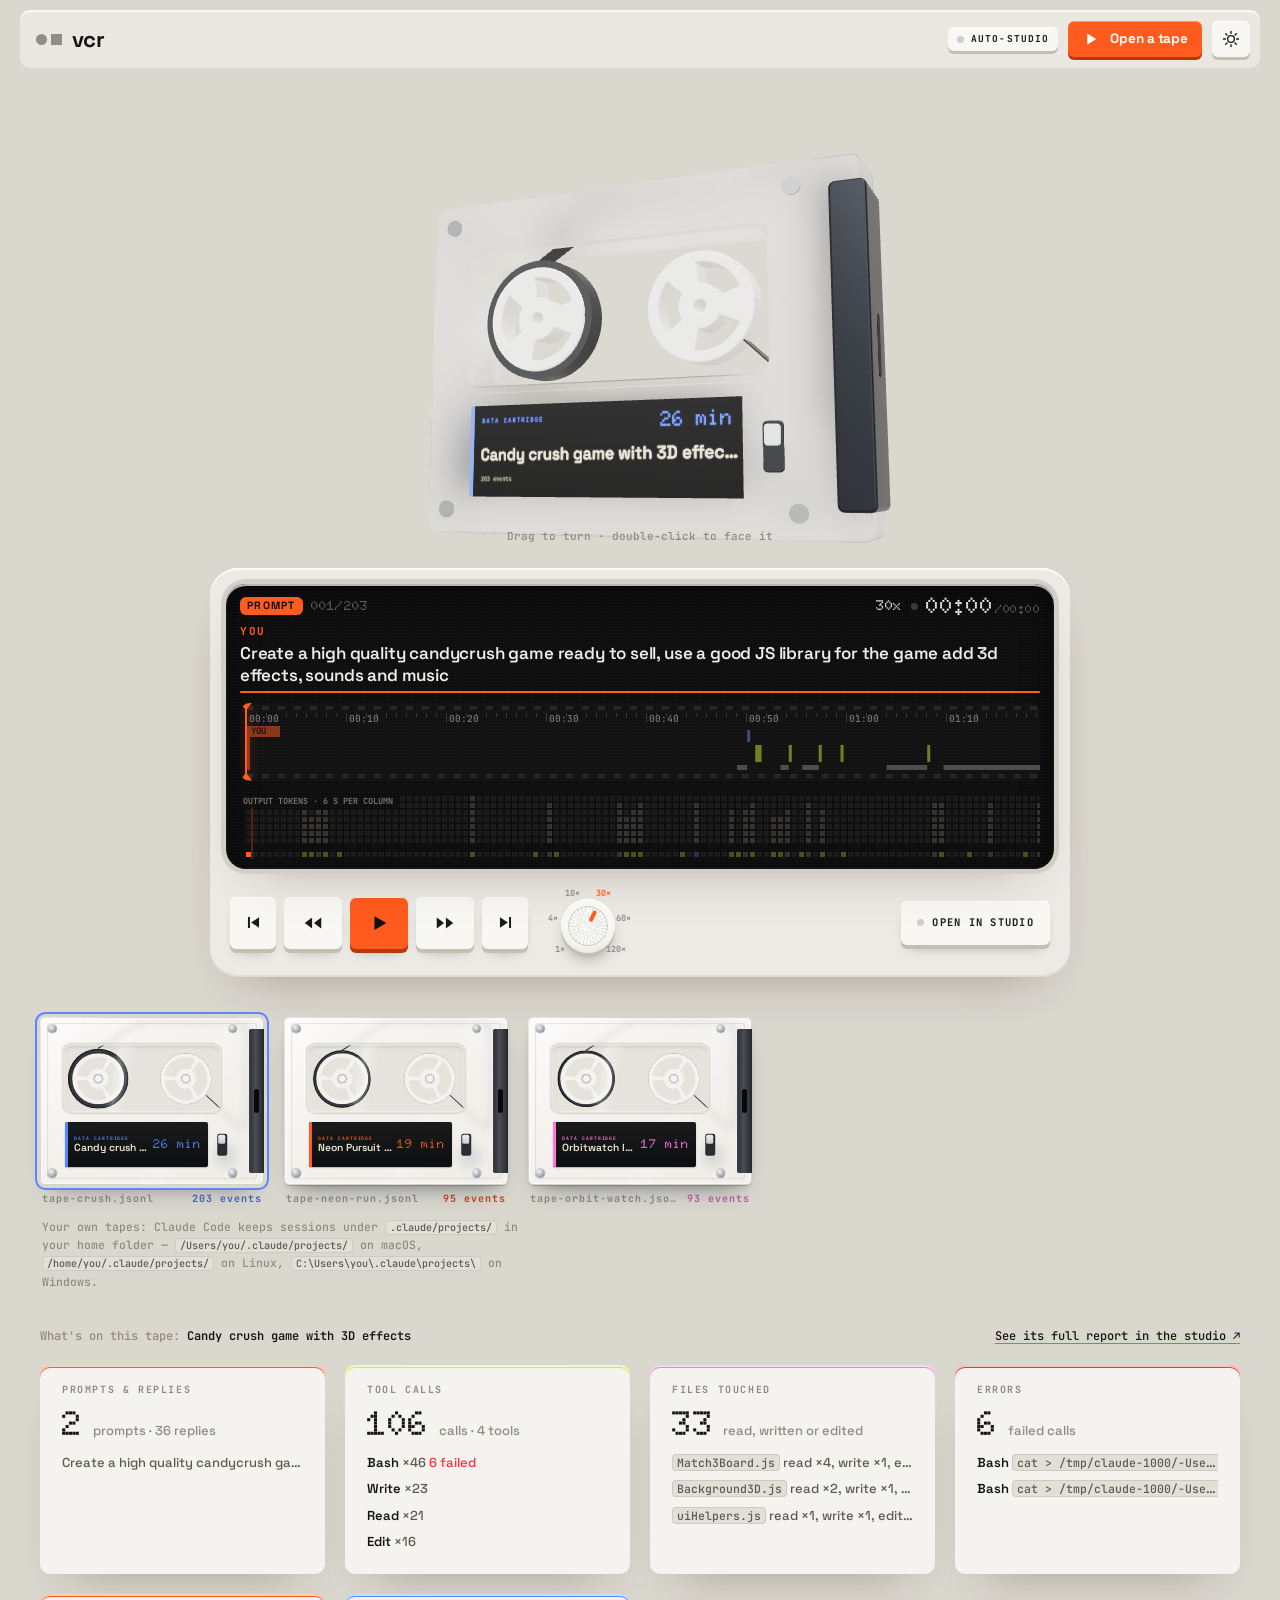
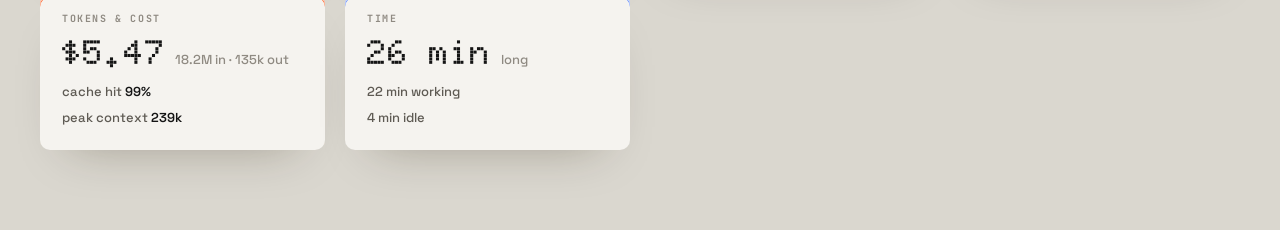
==== commit d58b6911: "Split the player into a lightweight preview and a full studio; dynamic demo tapes - Move the full-fe" ====
--- a/player.html
+++ b/player.html
@@ -4,311 +4,112 @@
 <meta charset="utf-8">
 <meta name="viewport" content="width=device-width, initial-scale=1">
 <meta name="color-scheme" content="light dark">
-<title>VCR Deck Studio</title>
+<title>VCR — Play a tape</title>
+<meta name="description" content="Drop in the session log your coding agent already wrote and watch it play back as a data cartridge.">
 <link rel="preconnect" href="https://fonts.googleapis.com">
 <link rel="preconnect" href="https://fonts.gstatic.com" crossorigin>
 <link href="https://fonts.googleapis.com/css2?family=Doto:wght@700;900&family=JetBrains+Mono:wght@400;500;600;700&family=Space+Grotesk:wght@400;500;600;700&display=swap" rel="stylesheet">
 <script>
-  // Apply a saved theme before first paint; otherwise CSS follows the OS.
+  // Same key as the studio, so the theme carries over when you open a tape there.
   try { var th = localStorage.getItem('vcr-ds-theme'); if (th === 'dark' || th === 'light') document.documentElement.setAttribute('data-theme', th); } catch (e) {}
 </script>
-<link rel="stylesheet" href="style.css">
+<link rel="stylesheet" href="landing.css">
+<link rel="stylesheet" href="cartridge.css">
 <link rel="stylesheet" href="shelf.css">
+<style>
+  .study { max-width: 1240px; margin: 0 auto; padding: 24px 20px 80px; }
+  .study .cart-stage { height: clamp(260px, 38vw, 440px); }   /* a bit smaller than the hero's/exploration's, since this page is mostly the deck */
+  .pbar { display: flex; align-items: center; gap: 10px; margin-bottom: 28px; }
+  .pbar .grow { flex: 1; }
+  .inv-wrap { margin-top: 36px; }
+  .file-loc { margin: 14px 2px 0; max-width: 70ch; font: 500 11.5px/1.6 var(--f-mono); color: var(--ink-3); }
+  .file-loc code { color: var(--ink-2); }
+  .drop-over::after {
+    content: 'Drop a .jsonl session log to play it'; position: fixed; inset: 0; z-index: 999;
+    display: flex; align-items: center; justify-content: center;
+    background: color-mix(in srgb, var(--body) 85%, transparent); backdrop-filter: blur(2px);
+    font: 700 20px var(--f-mono); color: var(--ink); pointer-events: none;
+  }
+</style>
 </head>
 <body>
-<div class="app" id="app">
 
-  <!-- ───────────── Top bar ───────────── -->
-  <header class="topbar">
-    <div class="brand" aria-label="VCR Deck Studio"><span class="mk" aria-hidden="true"><i class="sp"></i><i class="st"></i></span>vcr<span class="brand-sub">DECK STUDIO</span></div>
-    <div class="tape-label">
-      <span class="tape-title" id="tapeTitle">—</span>
-      <span class="tape-meta" id="tapeMeta"></span>
+<header class="bar pbar" id="bar">
+  <a class="brand" href="index.html" aria-label="VCR home"><span class="mk" aria-hidden="true"><i class="sp"></i><i class="st"></i></span>vcr</a>
+  <span class="grow"></span>
+  <button class="tog-key sm" id="btnAutoStudio" aria-pressed="false" title="When on, opening a tape jumps straight to the studio instead of previewing it here">
+    <i class="led"></i>AUTO-STUDIO
+  </button>
+  <label class="cta-key sm" id="openTape" style="cursor:pointer">
+    <input type="file" id="pkFile" accept=".jsonl,.json,application/jsonl,application/x-ndjson,application/json" hidden>
+    <svg viewBox="0 0 24 24"><path d="M7 4.5v15l12-7.5z"/></svg>Open a tape
+  </label>
+  <button class="mini-key theme-key" id="btnTheme" aria-label="Toggle theme" title="Toggle theme (T)">
+    <svg class="i-sun" viewBox="0 0 24 24"><circle cx="12" cy="12" r="4.5"/><path d="M12 2v2.5M12 19.5V22M2 12h2.5M19.5 12H22M4.9 4.9l1.8 1.8M17.3 17.3l1.8 1.8M4.9 19.1l1.8-1.8M17.3 6.7l1.8-1.8"/></svg>
+    <svg class="i-moon" viewBox="0 0 24 24"><path d="M20 14.5A8 8 0 0 1 9.5 4a8 8 0 1 0 10.5 10.5z"/></svg>
+  </button>
+</header>
+
+<main class="study">
+  <!-- a tape in 3D: drag to turn it (cartridge.js, cart3d.js) -->
+  <figure class="cart-stage" id="stage" data-fit="tight">
+    <canvas id="cv" aria-label="A 3D data cartridge holding the loaded session. Drag to turn it."></canvas>
+    <p class="cart-hint">Drag to turn · double-click to face it</p>
+    <p class="cart-fallback"><span>This browser can&rsquo;t draw 3D. <a id="goFallback" href="exp/deck-studio.html">Open the studio</a> instead.</span></p>
+  </figure>
+
+  <div class="deck">
+    <div class="d5-screen" id="scr" data-kind="none" aria-live="off">
+      <div class="d5-top"><span class="d5-kind" id="scrKind">NO TAPE</span><span class="d5-idx dot" id="scrIdx">---/---</span><span class="d5-gap"></span><span class="d5-state dot" id="scrState">❚❚</span></div>
+      <div class="d5-clock dot"><span id="scrClock">00:00</span><span class="d5-total" id="scrTotal">/00:00</span></div>
+      <div class="d5-main" id="scrMain"><div class="d5-title" id="scrTitle">—</div><div class="d5-body" id="scrBody"></div><div class="d5-run"><i id="scrRun"></i></div></div>
+      <div class="d5-tapewrap">
+        <canvas class="d5-tape" id="tape" role="slider" tabindex="0" aria-label="Tape. Drag it, or use the arrow keys" aria-valuemin="0" aria-valuemax="100"></canvas>
+        <div class="d5-playhead" aria-hidden="true"></div>
+      </div>
+      <canvas class="d5-viz" id="viz" aria-label="Output tokens per 6 seconds. Hover a column for details."></canvas>
+      <div class="d5-tip" id="vizTip" role="tooltip" hidden></div>
     </div>
-    <div class="seg mode-seg" role="radiogroup" aria-label="Layout">
-      <button class="seg-btn" data-mode="studio" role="radio" data-tip="The studio: monitor, inspector, timeline" data-kbd="B">Studio</button>
-      <button class="seg-btn" data-mode="book" role="radio" data-tip="The session as a book: read it as it plays" data-kbd="B">Book</button>
+    <div class="controls">
+      <div class="keys">
+        <button class="pkey sm" id="startBtn" aria-label="Go to start" title="Go to start (Home)"><svg viewBox="0 0 24 24"><path d="M5 5h2.5v14H5zM19 5.5v13L9 12z"/></svg></button>
+        <button class="pkey" id="rewBtn" aria-label="Previous event, hold to rewind" title="Tap: previous event · hold: rewind (←)"><svg viewBox="0 0 24 24"><path d="M11 6 3 12l8 6V6zm10 0-8 6 8 6V6z"/></svg></button>
+        <button class="pkey play" id="playBtn" aria-label="Play" title="Play / pause (Space)">
+          <svg class="i-play" viewBox="0 0 24 24"><path d="M7 4.5v15l13-7.5z"/></svg>
+          <svg class="i-pause" viewBox="0 0 24 24"><path d="M6 4.5h4.5v15H6zM13.5 4.5H18v15h-4.5z"/></svg>
+        </button>
+        <button class="pkey" id="ffBtn" aria-label="Next event, hold to fast-forward" title="Tap: next event · hold: fast-forward (→)"><svg viewBox="0 0 24 24"><path d="M13 6l8 6-8 6V6zM3 6l8 6-8 6V6z"/></svg></button>
+        <button class="pkey sm" id="endBtn" aria-label="Go to end" title="Go to end (End)"><svg viewBox="0 0 24 24"><path d="M16.5 5H19v14h-2.5zM5 5.5v13L15 12z"/></svg></button>
+      </div>
+      <div class="d5-knobwrap">
+        <div class="d5-knob" id="knob" role="slider" tabindex="0" aria-label="Playback speed" aria-valuemin="1" aria-valuemax="120" title="Speed: drag, scroll or click to turn">
+          <div class="d5-knobcap" id="knobCap"><i class="d5-notch"></i></div>
+        </div>
+        <div class="d5-knoblabels" id="knobLabels" aria-hidden="true"></div>
+      </div>
+      <a class="go" id="go" href="exp/deck-studio.html"><i class="led"></i>OPEN IN STUDIO</a>
     </div>
-    <button class="mini-key" id="btnBay" aria-pressed="true" data-tip="Show / hide the tape bay" data-kbd="P" aria-label="Show or hide the tape bay">
-      <svg viewBox="0 0 20 20"><rect x="2.5" y="4.5" width="15" height="11" rx="2"/><circle cx="7" cy="9" r="1.8"/><circle cx="13" cy="9" r="1.8"/><path d="M6 15.5l1-2.5h6l1 2.5"/></svg>
-    </button>
-    <button class="mini-key" id="btnCustom" aria-pressed="false" data-tip="Customize layout" data-kbd="C" aria-label="Customize layout">
-      <svg viewBox="0 0 20 20"><path d="M4 5h7M15 5h1M4 10h2M10 10h6M4 15h9M17 15h-1"/><circle cx="13" cy="5" r="1.8"/><circle cx="8" cy="10" r="1.8"/><circle cx="15" cy="15" r="1.8"/></svg>
-    </button>
-    <button class="mini-key" id="btnHelp" data-tip="Keyboard shortcuts" data-kbd="?" aria-label="Keyboard shortcuts">?</button>
-    <button class="mini-key theme-key" id="btnTheme" data-tip="Toggle theme" data-kbd="T" aria-label="Toggle theme">
-      <svg class="i-sun" viewBox="0 0 24 24"><circle cx="12" cy="12" r="4.5"/><path d="M12 2v2.5M12 19.5V22M2 12h2.5M19.5 12H22M4.9 4.9l1.8 1.8M17.3 17.3l1.8 1.8M4.9 19.1l1.8-1.8M17.3 6.7l1.8-1.8"/></svg>
-      <svg class="i-moon" viewBox="0 0 24 24"><path d="M20 14.5A8 8 0 0 1 9.5 4a8 8 0 1 0 10.5 10.5z"/></svg>
-    </button>
-  </header>
+  </div>
 
-  <!-- ───────────── Book: the session as a document that follows the playhead (book.js) ───────────── -->
-  <div class="book" id="book" hidden></div>
+  <div class="mshelf" id="picker" role="group" aria-label="Demo tapes: load one into the cartridge"></div>
 
-  <!-- ───────────── Workspace ───────────── -->
-  <main class="workspace" id="workspace">
+  <p class="file-loc">Your own tapes: Claude Code keeps sessions under <code>.claude/projects/</code> in your home folder —
+    <code>/Users/you/.claude/projects/</code> on macOS, <code>/home/you/.claude/projects/</code> on Linux,
+    <code>C:\Users\you\.claude\projects\</code> on Windows.</p>
 
-    <!-- Centre: program monitor (the Deck screen) -->
-    <section class="panel monitor" id="monitorPanel">
-      <div class="panel-head">
-        <span class="mon-label">Program</span>
-        <span class="badge" id="monBadge">—</span>
-        <span class="grow"></span>
-        <div class="view-menu" id="viewMenu">
-          <button class="view-btn" id="viewBtn" aria-haspopup="menu" aria-expanded="false" aria-controls="viewPop" data-tip="Program view" data-kbd="V">
-            <span class="view-lbl">VIEW</span><b id="viewName">Transcript</b><i class="caret" aria-hidden="true"></i>
-          </button>
-          <div class="view-pop" id="viewPop" role="menu" aria-label="Program view" hidden>
-            <button role="menuitemradio" data-view="transcript"><b>Transcript</b><small>Every event as a list that follows the playhead</small></button>
-            <button role="menuitemradio" data-view="event"><b>Event</b><small>One event at a time, on the screen</small></button>
-            <button role="menuitemradio" data-view="clips"><b>Session clips</b><small>Every event as a clip, grouped by kind</small></button>
-            <button role="menuitemradio" data-view="report"><b>Report</b><small>Tools, slow calls, errors, URLs, files, cost</small></button>
-          </div>
-        </div>
-        <button class="nano-key" id="monPrev" data-tip="Previous event" data-kbd="←" aria-label="Previous event">‹</button>
-        <span class="dot mon-idx" id="monIndex">—</span>
-        <button class="nano-key" id="monNext" data-tip="Next event" data-kbd="→" aria-label="Next event">›</button>
-      </div>
-      <div class="bin-tools">
-        <label class="search">
-          <svg viewBox="0 0 20 20"><circle cx="9" cy="9" r="5.5"/><path d="M13 13l4 4"/></svg>
-          <input id="search" type="search" placeholder="Filter events…" autocomplete="off" spellcheck="false">
-        </label>
-        <button class="tog-key" id="btnFollowList" aria-pressed="true" data-tip="The list follows the playhead"><i class="led"></i>FOLLOW</button>
-        <span class="count" id="binCount"></span>
-        <div class="chips" id="chips" role="group" aria-label="Filter by event type"></div>
-      </div>
-      <div class="panel-body scroll" id="transcript" tabindex="-1"></div>
-      <div class="panel-body scroll" id="mediaBin"></div>
-      <div class="panel-body scroll report" id="report"></div>
-      <div class="screen" id="stage">
-        <div class="burn tl dot"><span class="rec"></span><span id="burnState">PAUSED</span></div>
-        <div class="burn tr dot" id="burnTC">00:00:00:00</div>
-        <div class="stage-inner" id="monContent"></div>
-        <div class="lower-third" id="lowerThird" title="Current event: start → end, and how far through it the playhead is"></div>
-        <div class="osd dot" id="osd" aria-hidden="true"></div>
-      </div>
-    </section>
+  <!-- a preview of the loaded session: everything the log holds, as cards with live counts (shared/tape-report.js) -->
+  <section class="inv-wrap">
+    <p class="inv-note"><span>What's on this tape: <b id="invTitle">…</b></span><a class="inv-link" id="invLink" href="exp/deck-studio.html?view=report">See its full report in the studio ↗</a></p>
+    <div class="inv" id="inventory" aria-live="polite"></div>
+  </section>
+</main>
 
-    <div class="splitter v" data-split="right" aria-hidden="true"></div>
-
-    <!-- Right: the tape bay (bay.js) above the inspector / scopes -->
-    <div class="rcol" id="rcol">
-    <section class="panel bay" id="bayPanel" aria-label="Tape bay">
-      <div class="bay-stage" id="bayStage">
-        <canvas id="bayCv" aria-label="The tape in 3D. Its reels follow the playhead; drag to turn it."></canvas>
-        <div class="bay-flat mshelf" id="bayFlat" aria-hidden="true"></div>
-      </div>
-      <div class="bay-bar">
-        <span class="bay-lab">TAPE</span>
-        <span class="dot bay-pos" id="bayPos">00:00</span>
-        <span class="grow"></span>
-        <button class="nano-key bay-hide" id="bayHide" data-tip="Hide the tape bay" data-kbd="P" aria-label="Hide the tape bay"><svg viewBox="0 0 20 20"><path d="M5 12.5 10 7.5l5 5"/></svg></button>
-        <button class="tog-key" id="bayEject" data-tip="Eject the tape" data-kbd="E"><svg viewBox="0 0 20 20"><path d="M10 4.5 4.5 11h11z" fill="currentColor" stroke="none"/><path d="M4.5 14.5h11"/></svg>EJECT</button>
-      </div>
-    </section>
-    <section class="panel inspector" id="inspPanel">
-      <div class="panel-head">
-        <div class="seg" role="tablist">
-          <button class="seg-btn on" data-insptab="inspector" role="tab">Inspector</button>
-          <button class="seg-btn" data-insptab="scopes" role="tab">Scopes</button>
-        </div>
-        <span class="grow"></span>
-        <button class="pin-state" id="pinState" data-tip="Showing the event at the playhead" disabled>Following</button>
-      </div>
-      <div class="panel-body scroll" id="inspector"></div>
-      <div class="panel-body scroll hidden" id="scopes">
-        <div class="scope-card">
-          <div class="scope-title">Spend <span class="dim" id="burnRate"></span></div>
-          <div class="big-num dot"><span id="scCost">$0.00</span><span class="of">/ <span id="scCostTotal">$0.00</span></span></div>
-          <div class="meter"><i id="scCostBar"></i></div>
-          <div class="chart-screen"><span class="chart-lab">Cumulative spend over the session</span><canvas id="costChart" class="chart"></canvas></div>
-        </div>
-        <div class="scope-card">
-          <div class="scope-title">Tokens <span class="dim">so far / total</span></div>
-          <div id="scTokens"></div>
-        </div>
-        <div class="scope-card">
-          <div class="scope-title">Context window <span class="dim">at the last response</span></div>
-          <div class="big-num dot"><span id="scCtx">0</span><span class="of">tokens</span></div>
-          <div class="meter ctx"><i id="scCtxBar"></i></div>
-        </div>
-        <div class="scope-card">
-          <div class="scope-title">Tool time <span class="dim">calls · wall time · errors</span></div>
-          <div id="scTools"></div>
-        </div>
-      </div>
-    </section>
-    </div>
-  </main>
-
-  <div class="splitter h" data-split="timeline" aria-hidden="true"></div>
-
-  <!-- ───────────── Transport (Deck keys) ───────────── -->
-  <section class="transport" id="transport">
-   <div class="tp">
-    <div class="lcd" title="Playhead timecode (hours:minutes:seconds:frames) and progress through the session">
-      <div class="tc dot" id="tc"><span>00</span>:<span>00</span>:<span>00</span>:<span>00</span></div>
-      <div class="lcd-foot">
-        <span class="lcd-prog"><i id="lcdProg"></i></span>
-        <span class="shuttle dot" id="shuttleInd"></span>
-        <span class="lcd-tot dot" id="lcdTot"></span>
-      </div>
-    </div>
-
-    <span class="t-sep" aria-hidden="true"></span>
-
-    <div class="keys">
-      <button class="key k-sm" id="btnStart" data-tip="Go to start" data-kbd="Home" aria-label="Go to start"><svg viewBox="0 0 24 24"><path d="M5 5h2.5v14H5zM19 5.5v13L9 12z"/></svg></button>
-      <button class="key k-rew" id="btnPrev" data-tip="Previous event · hold to rewind" data-kbd="←" aria-label="Previous event, hold to rewind"><svg viewBox="0 0 24 24"><path d="M11 6 3 12l8 6V6zm10 0-8 6 8 6V6z"/></svg></button>
-      <button class="key k-play" id="btnPlay" data-tip="Play / pause" data-kbd="Space" aria-label="Play">
-        <svg class="i-play" viewBox="0 0 24 24"><path d="M7 4.5v15l13-7.5z"/></svg>
-        <svg class="i-pause" viewBox="0 0 24 24"><path d="M6 4.5h4.5v15H6zM13.5 4.5H18v15h-4.5z"/></svg>
-      </button>
-      <button class="key k-ff" id="btnNext" data-tip="Next event · hold to fast-forward" data-kbd="→" aria-label="Next event, hold to fast-forward"><svg viewBox="0 0 24 24"><path d="M13 6l8 6-8 6V6zM3 6l8 6-8 6V6z"/></svg></button>
-      <button class="key k-sm" id="btnEnd" data-tip="Go to end" data-kbd="End" aria-label="Go to end"><svg viewBox="0 0 24 24"><path d="M16.5 5H19v14h-2.5zM5 5.5v13L15 12z"/></svg></button>
-    </div>
-
-    <span class="t-sep" aria-hidden="true"></span>
-
-    <div class="loop-mod" id="loopMod" role="group" aria-label="Loop">
-      <div class="loop-head"><span>Loop</span><span class="dot" id="loopLen">—</span></div>
-      <div class="loop-row">
-        <button class="tog-key mark" id="btnIn" data-tip="Mark loop in at the playhead" data-kbd="I"><b>IN</b><span class="dot" id="inTC">--:--:--</span></button>
-        <button class="tog-key mark" id="btnOut" data-tip="Mark loop out at the playhead" data-kbd="O"><b>OUT</b><span class="dot" id="outTC">--:--:--</span></button>
-        <button class="tog-key" id="btnLoop" aria-pressed="false" data-tip="Loop between in and out" data-kbd="/"><i class="led"></i>LOOP</button>
-        <button class="tog-key clr" id="btnClearMarks" data-tip="Clear in / out" data-kbd="X" aria-label="Clear in and out marks" disabled>
-          <svg viewBox="0 0 20 20"><path d="M5.5 5.5l9 9M14.5 5.5l-9 9"/></svg>
-        </button>
-      </div>
-    </div>
-
-    <span class="t-sep" aria-hidden="true"></span>
-
-    <div class="speed speed-menu">
-      <button class="speed-btn" id="speedBtn" aria-haspopup="true" aria-expanded="false" aria-controls="speedPop" data-tip="Speed and skip idle · scroll to change speed">
-        <span class="speed-lbl">SPEED</span><b class="dot" id="knobVal">10×</b><i class="caret" aria-hidden="true"></i>
-      </button>
-      <div class="speed-pop" id="speedPop" role="group" aria-label="Playback speed and skip idle" hidden>
-        <div class="speed-row">
-          <button class="nano-key" id="speedDown" aria-label="Slower" data-tip="Slower">−</button>
-          <span class="speed-val dot" id="speedVal" aria-live="polite">10×</span>
-          <button class="nano-key" id="speedUp" aria-label="Faster" data-tip="Faster">+</button>
-        </div>
-        <button class="tog-key" id="btnSkip" aria-pressed="false" data-tip="Skip idle gaps while playing" data-kbd="S"><i class="led"></i>SKIP IDLE</button>
-      </div>
-    </div>
-
-    <div class="gauges" role="group" aria-label="Live totals at the playhead">
-      <div class="gauge g-cost" data-tip="Money spent up to the playhead"><span class="g-lab">Spent<span class="g-sub" id="gCostSub"></span></span><span class="odo dot" id="gCost"></span><span class="g-bar"><i id="gCostBar"></i></span></div>
-      <div class="gauge g-in" data-tip="Input tokens read so far (fresh + cache read + cache write)"><span class="g-lab">In<span class="g-sub" id="gInSub"></span></span><span class="odo dot" id="gIn"></span><span class="g-bar"><i id="gInBar"></i></span></div>
-      <div class="gauge g-out" data-tip="Output tokens generated so far"><span class="g-lab">Out<span class="g-sub" id="gOutSub"></span></span><span class="odo dot" id="gOut"></span><span class="g-bar"><i id="gOutBar"></i></span></div>
-      <div class="gauge g-err" data-tip="Tool errors so far"><span class="g-lab">Errors<span class="g-sub" id="gErrSub"></span></span><span class="odo dot" id="gErr"></span><span class="g-bar"><i id="gErrBar"></i></span></div>
-    </div>
-   </div>
-  </section>
-
-  <!-- ───────────── Timeline ───────────── -->
-  <section class="timeline" id="timeline">
-    <div class="tl-toolbar">
-      <span class="tl-name">Timeline</span>
-      <span class="dot tl-info" id="tlInfo"></span>
-      <span class="grow"></span>
-      <button class="tog-key" id="btnTlShow" aria-pressed="false" data-tip="Choose what the timeline shows">SHOW ▾</button>
-      <button class="tog-key" id="btnSnap" aria-pressed="true" data-tip="Snap scrubbing to event edges" data-kbd="N"><i class="led"></i>SNAP</button>
-      <button class="tog-key" id="btnFollow" aria-pressed="true" data-tip="Timeline pages with the playhead" data-kbd="F"><i class="led"></i>FOLLOW</button>
-      <span class="vr"></span>
-      <button class="nano-key" id="btnZoomOut" data-tip="Zoom out" data-kbd="−" aria-label="Zoom out">−</button>
-      <input type="range" class="zoom" id="zoom" min="0" max="1000" value="0" aria-label="Timeline zoom">
-      <button class="nano-key" id="btnZoomIn" data-tip="Zoom in" data-kbd="+" aria-label="Zoom in">+</button>
-      <button class="tog-key" id="btnFit" data-tip="Zoom to fit the whole session" data-kbd="Z">FIT</button>
-    </div>
-    <div class="tape-row" id="tapeRow">
-      <div class="side-lab">
-        <b>Tape</b><small>drag · it coasts</small>
-        <span class="tape-zoom">
-          <button class="nano-key" id="tapeZoomOut" aria-label="Zoom tape out" data-tip="Tape zoom out">−</button>
-          <span class="dot" id="tapeZoomLab">10px/s</span>
-          <button class="nano-key" id="tapeZoomIn" aria-label="Zoom tape in" data-tip="Tape zoom in">+</button>
-        </span>
-      </div>
-      <div class="tape-wrap" id="tapeWrap">
-        <canvas id="tape" role="slider" tabindex="0" aria-label="Tape scrubber: drag, or arrow keys" aria-valuemin="0"></canvas>
-        <div class="playhead" aria-hidden="true"></div>
-      </div>
-    </div>
-    <div class="tl-overview">
-      <div class="side-lab"><b>Overview</b><small>whole session</small></div>
-      <div class="ov-wrap" id="ovWrap"><canvas id="ovCanvas"></canvas></div>
-    </div>
-    <div class="tl-body">
-      <div class="tl-heads" id="tlHeads">
-        <div class="tl-heads-ruler dot" id="tlHeadsTC">00:00:00:00</div>
-        <div class="tl-heads-inner" id="tlHeadsInner"></div>
-      </div>
-      <div class="tl-wrap" id="tlWrap"><canvas id="tlCanvas"></canvas></div>
-    </div>
-  </section>
-</div>
-
-<div class="alt-tag" aria-hidden="true">alt/6 — Deck Studio</div>
-<div class="tip" id="tip" role="tooltip"></div>
-<div class="cliptip" id="clipTip"></div>
-
-<div class="help" id="help" hidden>
-  <div class="help-card" role="dialog" aria-label="Keyboard shortcuts">
-    <div class="help-head"><b>KEYS</b><button class="mini-key" id="helpClose" aria-label="Close">✕</button></div>
-    <div class="help-grid" id="helpGrid"></div>
-    <p class="help-foot">Hold ◀◀ / ▶▶ to shuttle. Drag the tape: it coasts when you let go. Change speed and skip idle from the SPEED menu.</p>
-  </div>
-</div>
-
-<div class="pop" id="custom" hidden role="dialog" aria-label="Customize layout">
-  <div class="pop-head"><b>CUSTOMIZE</b><button class="tog-key" id="customReset" data-tip="Default views, panels and sizes">RESET</button></div>
-  <div class="pop-sec">
-    <div class="pop-h">Panels</div>
-    <label class="opt"><input type="checkbox" data-opt="bay"> Tape bay</label>
-    <label class="opt"><input type="checkbox" data-opt="right"> Inspector / Scopes</label>
-    <label class="opt"><input type="checkbox" data-opt="gauges"> Gauges</label>
-    <label class="opt"><input type="checkbox" data-opt="overlays"> Event screen overlays</label>
-  </div>
-  <div class="pop-sec price-sec" id="priceSec">
-    <div class="pop-h">Pricing <span class="price-src" id="priceSrc"></span></div>
-    <div class="price-model dot" id="priceModel"></div>
-    <div class="price-grid">
-      <label>Input<input type="number" min="0" step="0.01" data-rate="in"></label>
-      <label>Output<input type="number" min="0" step="0.01" data-rate="out"></label>
-      <label>Cache read<input type="number" min="0" step="0.01" data-rate="cr"></label>
-      <label>Cache write<input type="number" min="0" step="0.01" data-rate="cw"></label>
-    </div>
-    <p class="price-note">$ per million tokens. Spend is worked out from these.</p>
-    <div class="price-keys">
-      <button class="tog-key" id="priceApply" disabled>APPLY</button>
-      <button class="tog-key" id="priceFetch" data-tip="Fetch current prices from LiteLLM’s public price list">FETCH LATEST</button>
-      <button class="tog-key" id="priceReset" data-tip="Back to the built-in list prices">RESET</button>
-    </div>
-    <p class="price-msg" id="priceMsg" role="status" hidden></p>
-  </div>
-</div>
-
-<div class="pop tl-pop" id="tlShow" hidden role="dialog" aria-label="Timeline display">
-  <div class="pop-head"><b>SHOW IN TIMELINE</b></div>
-  <div class="pop-sec">
-    <label class="opt"><input type="checkbox" data-opt="overview"> Overview strip</label>
-    <label class="opt"><input type="checkbox" data-opt="tokens"> Tokens track</label>
-    <label class="opt"><input type="checkbox" data-opt="tape"> Tape scrubber</label>
-  </div>
-</div>
-
-<script src="../shared/tape.js"></script>
-<script src="../shared/parse-tape.js"></script>
+<script src="shared/parse-tape.js"></script>
+<script src="shared/demo-tapes.js"></script>
+<script src="shared/tape-report.js"></script>
 <script src="vendor/three.min.js"></script>
 <script src="cart3d.js"></script>
-<script src="../shared/tape-report.js"></script>
-<script src="report.js"></script>
-<!-- picks the tape (?demo=, an ejected-to tape, or the sample), then loads app.js, book.js and bay.js;
-     with no tape, the empty deck and its drive (drive.js) -->
-<script src="drive.js"></script>
-<script src="eject.js"></script>
+<script src="cartridge.js"></script>
+<script src="simple-player.js"></script>
 </body>
 </html>
--- a/landing.css
+++ b/landing.css
@@ -0,0 +1,435 @@
+/* ==========================================================================
+   VCR · alt/6 — landing page in the Deck Studio language.
+   Tokens are copied verbatim from style.css so the page and the player read
+   as one product; everything below the tokens is landing-only.
+   ========================================================================== */
+:root {
+  /* event-kind accents (same in both themes: they live on black hardware) */
+  --orange: #FF5B1F;
+  --c-prompt: #FF5B1F;
+  --c-text: #5A86FF;
+  --c-thinking: #8C8880;
+  --c-bash: #C6F432;
+  --c-read: #3DDBD9;
+  --c-write: #FF7AD9;
+  --c-edit: #FFC83D;
+  --c-skill: #B18CFF;
+  --c-other: #9AA0A6;
+  --err: #FF2E3A;
+  --ok: #7FC400;
+
+  /* "hardware black": screen, tape and timeline bay in both themes */
+  --hw-bg: #0C0C0D;
+  --hw-bg-2: #111113;
+  --hw-panel: #151517;
+  --hw-panel-2: #1B1B1E;
+  --hw-line: #242427;
+  --hw-line-2: #2E2E32;
+  --hw-line-3: #3F3F44;
+  --hw-fg: #EFEDE6;
+  --hw-fg-2: #C2BEB6;
+  --hw-fg-3: #8A867E;
+  --hw-fg-4: #5B5853;
+  --hw-wave: #3A3936;
+  --hw-wave-hi: #EFEDE6;
+
+  /* device body (light) */
+  --desk: #DAD7CF;
+  --body: #ECEAE4;
+  --body-2: #E2DFD7;
+  --ink: #141414;
+  --ink-2: #5E5A53;
+  --ink-3: #8F8A82;
+  --line: rgba(20, 20, 20, .10);
+  --line-2: rgba(20, 20, 20, .18);
+  --key: #F8F7F3;
+  --key-ink: #1A1A1A;
+  --key-lip: #C3BFB5;
+  --key-hi: rgba(255, 255, 255, .9);
+  --panel: #F5F3EF;
+  --card: #FFFFFF;
+  --bezel: #D3CFC6;
+  --shadow: 0 24px 50px -30px rgba(40, 30, 10, .35), 0 2px 0 rgba(255,255,255,.7) inset;
+  --soft: rgba(255, 91, 31, .12);
+
+  /* one radius scale for the whole deck:
+     r-1 small bits and buttons nested in a control, r-2 keys, controls and
+     cards, r-3 the panels and bays that hold them */
+  --r-1: 4px;
+  --r-2: 6px;
+  --r-3: 10px;
+
+  --left: 300px;
+  --right: 330px;
+  --tl-h: 40vh;
+
+  --f-ui: "Space Grotesk", ui-sans-serif, system-ui, -apple-system, "Segoe UI", sans-serif;
+  --f-dot: "Doto", "DotGothic16", "JetBrains Mono", ui-monospace, monospace;
+  --f-mono: "JetBrains Mono", ui-monospace, "SF Mono", Menlo, Consolas, monospace;
+  --ease-out: cubic-bezier(.2, .8, .2, 1);
+  --ease-spring: cubic-bezier(.34, 1.56, .64, 1);
+  color-scheme: light;
+}
+
+@media (prefers-color-scheme: dark) {
+  :root:not([data-theme="light"]) {
+    --desk: #0E0E0F; --body: #1B1B1D; --body-2: #232326;
+    --ink: #F2F0EA; --ink-2: #A29E97; --ink-3: #6E6A64;
+    --line: rgba(255, 255, 255, .08); --line-2: rgba(255, 255, 255, .14);
+    --key: #2B2B2F; --key-ink: #F2F0EA; --key-lip: #0B0B0C; --key-hi: rgba(255, 255, 255, .08);
+    --panel: #141416; --card: #1F1F22; --bezel: #2A2A2D;
+    --shadow: 0 24px 60px -30px rgba(0,0,0,.8), 0 1px 0 rgba(255,255,255,.05) inset;
+    color-scheme: dark;
+  }
+}
+:root[data-theme="dark"] {
+  --desk: #0E0E0F; --body: #1B1B1D; --body-2: #232326;
+  --ink: #F2F0EA; --ink-2: #A29E97; --ink-3: #6E6A64;
+  --line: rgba(255, 255, 255, .08); --line-2: rgba(255, 255, 255, .14);
+  --key: #2B2B2F; --key-ink: #F2F0EA; --key-lip: #0B0B0C; --key-hi: rgba(255, 255, 255, .08);
+  --panel: #141416; --card: #1F1F22; --bezel: #2A2A2D;
+  --shadow: 0 24px 60px -30px rgba(0,0,0,.8), 0 1px 0 rgba(255,255,255,.05) inset;
+  color-scheme: dark;
+}
+
+
+/* ---------- base ---------- */
+*, *::before, *::after { box-sizing: border-box; }
+html { scroll-behavior: smooth; scroll-padding-top: 80px; }
+@media (prefers-reduced-motion: reduce) { html { scroll-behavior: auto; } *, *::before, *::after { animation-duration: 0s !important; transition-duration: 0s !important; } }
+body {
+  margin: 0; background: var(--desk); color: var(--ink);
+  font: 500 16px/1.55 var(--f-ui);
+  -webkit-font-smoothing: antialiased; -webkit-tap-highlight-color: transparent;
+}
+a { color: inherit; }
+button { font: inherit; color: inherit; border: 0; background: none; padding: 0; cursor: pointer; }
+:focus-visible { outline: 2px solid var(--orange); outline-offset: 3px; }
+.dot { font-family: var(--f-dot); font-weight: 900; letter-spacing: .02em; font-variant-numeric: tabular-nums; }
+.dim { color: var(--ink-3); }
+.grow { flex: 1 1 auto; }
+code { font: 500 .88em var(--f-mono); padding: 1px 5px; border-radius: var(--r-1); background: var(--body-2); box-shadow: inset 0 0 0 1px var(--line); }
+svg { flex: none; }
+main { max-width: 1240px; margin: 0 auto; padding: 0 20px; }
+
+/* ---------- shared controls (same recipes as the player) ---------- */
+.seg { display: inline-flex; padding: 3px; gap: 3px; background: var(--body-2); border-radius: var(--r-2); box-shadow: inset 0 1px 2px rgba(0,0,0,.08), inset 0 0 0 1px var(--line); }
+.seg-btn { display: inline-flex; align-items: center; height: 28px; padding: 0 12px; border-radius: var(--r-1); font: 700 10.5px/1 var(--f-mono); letter-spacing: .1em; text-transform: uppercase; color: var(--ink-3); text-decoration: none; transition: color .15s, background .15s; white-space: nowrap; }
+.seg-btn:hover { color: var(--ink); }
+.seg-btn.on { color: var(--ink); background: var(--key); box-shadow: 0 2px 0 var(--key-lip), inset 0 1px 0 var(--key-hi); }
+
+.mini-key {
+  flex: none; width: 38px; height: 36px; border-radius: var(--r-2);
+  display: grid; place-items: center; text-decoration: none;
+  background: var(--key); color: var(--key-ink);
+  box-shadow: 0 3px 0 var(--key-lip), inset 0 1px 0 var(--key-hi);
+  transition: transform .08s, box-shadow .08s;
+}
+.mini-key:active { transform: translateY(2px); box-shadow: 0 1px 0 var(--key-lip), inset 0 1px 0 var(--key-hi); }
+.mini-key svg { width: 18px; height: 18px; fill: none; stroke: currentColor; stroke-width: 1.8; stroke-linecap: round; }
+.mini-key svg.fill { fill: currentColor; stroke: none; }
+.theme-key .i-moon { display: none; fill: currentColor; stroke: none; }
+:root[data-theme="dark"] .theme-key .i-sun { display: none; }
+:root[data-theme="dark"] .theme-key .i-moon { display: block; }
+@media (prefers-color-scheme: dark) {
+  :root:not([data-theme="light"]) .theme-key .i-sun { display: none; }
+  :root:not([data-theme="light"]) .theme-key .i-moon { display: block; }
+}
+
+.tog-key {
+  flex: none; display: inline-flex; align-items: center; justify-content: center; gap: 7px;
+  height: 30px; padding: 0 12px; border-radius: var(--r-2); text-decoration: none;
+  background: var(--key); color: var(--key-ink);
+  font: 700 10.5px/1 var(--f-mono); letter-spacing: .12em; white-space: nowrap;
+  box-shadow: 0 3px 0 var(--key-lip), inset 0 1px 0 var(--key-hi);
+  transition: transform .07s, box-shadow .07s, color .15s;
+}
+.tog-key:active, .tog-key.down { transform: translateY(2px); box-shadow: 0 1px 0 var(--key-lip), inset 0 1px 0 var(--key-hi); }
+.tog-key.sm { height: 24px; padding: 0 9px; font-size: 9.5px; }
+.tog-key.big { height: 52px; padding: 0 20px; font-size: 12px; box-shadow: 0 4px 0 var(--key-lip), 0 8px 14px -8px rgba(0,0,0,.4), inset 0 1px 0 var(--key-hi); }
+.tog-key.big:active { transform: translateY(3px); box-shadow: 0 1px 0 var(--key-lip), inset 0 1px 0 var(--key-hi); }
+.led { width: 7px; height: 7px; border-radius: 50%; background: var(--line-2); flex: none; transition: background-color .15s, box-shadow .15s; }
+.led.on, [aria-expanded="true"] > .led { background: var(--c-bash); box-shadow: 0 0 8px var(--c-bash); }
+
+/* the one orange key: primary action everywhere */
+.cta-key {
+  display: inline-flex; align-items: center; justify-content: center; gap: 10px;
+  height: 52px; padding: 0 24px 0 20px; border-radius: var(--r-2); text-decoration: none;
+  background: var(--orange); color: #fff; font: 700 17px/1 var(--f-ui); letter-spacing: -.01em; white-space: nowrap;
+  box-shadow: 0 4px 0 #B8380C, 0 10px 20px -10px rgba(184, 56, 12, .6), inset 0 1px 0 rgba(255,255,255,.35);
+  transition: transform .07s, box-shadow .07s;
+}
+.cta-key svg { width: 18px; height: 18px; fill: currentColor; }
+.cta-key:active { transform: translateY(3px); box-shadow: 0 1px 0 #B8380C, inset 0 1px 0 rgba(255,255,255,.35); }
+.cta-key.sm { height: 36px; padding: 0 14px; font-size: 13.5px; box-shadow: 0 3px 0 #B8380C, inset 0 1px 0 rgba(255,255,255,.35); }
+
+/* ---------- top bar ---------- */
+.bar {
+  position: sticky; top: 10px; z-index: 50;
+  max-width: 1240px; margin: 10px auto 0; width: calc(100% - 40px);
+  display: flex; align-items: center; gap: 10px; height: 58px; padding: 0 10px 0 16px;
+  background: color-mix(in srgb, var(--body) 88%, transparent); backdrop-filter: blur(10px) saturate(1.2); -webkit-backdrop-filter: blur(10px) saturate(1.2);
+  border-radius: var(--r-3); box-shadow: var(--shadow);
+}
+.brand { display: inline-flex; align-items: center; gap: .46em; font: 700 22px/1 var(--f-ui); letter-spacing: -.02em; text-decoration: none; color: var(--ink); }
+/* the logo, as on the root page: two drawn glyphs, the spool and the sticker, at 42% ink, then "vcr" */
+.brand .mk { display: inline-flex; align-items: center; gap: .16em; opacity: .42; }
+.brand .mk .sp, .brand .mk .st { width: .5em; height: .5em; background: currentColor; }
+.brand .mk .sp { border-radius: 50%; }
+.brand-sub { font: 700 9px/1 var(--f-mono); letter-spacing: .18em; color: var(--ink-3); padding: 4px 6px; border: 1px solid var(--line-2); border-radius: var(--r-1); }
+.nav { margin-left: 14px; }
+
+/* ---------- type ---------- */
+.eyebrow { display: flex; align-items: center; gap: 8px; margin: 0 0 18px; font: 700 11px/1 var(--f-mono); letter-spacing: .18em; color: var(--ink-3); }
+.eyebrow.err { color: var(--err); }
+.rec-dot { width: 9px; height: 9px; border-radius: 50%; background: var(--err); box-shadow: 0 0 10px var(--err); animation: blink 1.4s steps(1) infinite; }
+@keyframes blink { 50% { opacity: .25; } }
+h1, h2, h3 { margin: 0; letter-spacing: -.03em; line-height: 1.02; }
+h1 { font-size: clamp(40px, 5.2vw, 70px); font-weight: 700; }
+h2 { font-size: clamp(32px, 4.2vw, 54px); font-weight: 700; }
+h3 { font-size: 20px; font-weight: 700; letter-spacing: -.015em; line-height: 1.2; }
+.sub, .lede { color: var(--ink-2); max-width: 60ch; line-height: 1.6; }
+.lede { font-size: 18.5px; margin: 28px 0 40px; }
+.sub { font-size: 17px; margin: 20px 0 0; }
+
+/* ---------- hero ---------- */
+/* the page breathes: generous rhythm between sections, scaled down on small screens */
+.hero { display: grid; grid-template-columns: minmax(0, 1fr) minmax(0, 560px); gap: 80px; align-items: center; padding: clamp(56px, 8vw, 112px) 0 clamp(48px, 7vw, 96px); }
+/* the demo tape beside the headline, with room around it, and the deck that plays it under the hero (cartridge.css) */
+/* the headline in two lines, "Rewind the work behind / your [agent] agent.", wider than its column: it runs on over
+   the cartridge a little (the copy sits above the canvas). Two columns only; stacked, it wraps as usual. */
+.hero-title { font-size: clamp(40px, 5.2vw, 70px); }
+@media (min-width: 1101px) { .hero-title { width: max-content; white-space: nowrap; } }
+@media (max-width: 1100px) { .hero-title br { display: none; } }   /* stacked: let it wrap where it fits */
+.hero .hero-cart { height: 580px; margin: 0; }   /* .hero: outranks cartridge.css, which loads later */
+/* The canvas bleeds 140 px past the stage on every side, so the cartridge isn't cut off at the stage's edge, even
+   at its resting turn, whose near edge swings out toward the copy. It's painted the page's colour, so the bleed
+   doesn't show, and the copy and the deck sit above it, so it never covers their text or keys. The bleed is the
+   same on every side, so the cartridge stays centred on the stage; cartridge.js frames it to the stage box. */
+.hero .hero-cart canvas { position: absolute; inset: -140px; width: calc(100% + 280px); height: calc(100% + 280px); }
+.hero-copy, .hero-deck { position: relative; z-index: 2; }
+/* the drag hint only while the pointer is over the cartridge: one less line of small text in the hero */
+.hero .hero-cart .cart-hint { opacity: 0; transition: opacity .25s; }
+.hero .hero-cart:hover .cart-hint, .hero .hero-cart:focus-within .cart-hint { opacity: 1; }
+html, body { overflow-x: clip; }   /* the bleed never adds a sideways scroll */
+.hero-deck { padding: 0 0 clamp(56px, 9vw, 128px); }
+.hero-deck .deck { margin: 0; max-width: none; }   /* as wide as the hero above it */
+.agent-slot {
+  /* a compact badge in the headline's line: the agent's mark, then its name; its width is fixed by landing.js
+     to the widest name, so the swap never reflows the line */
+  display: inline-flex; align-items: center; justify-content: flex-start; gap: .14em; vertical-align: .1em;   /* left: the mark stays put, only the name changes */
+  margin: 0 .04em; padding: .16em .24em; border-radius: var(--r-2);
+  background: var(--hw-bg); color: var(--c-bash); line-height: 1;
+  box-shadow: 0 0 0 3px var(--bezel), inset 0 6px 20px rgba(0,0,0,.6);
+  position: relative; overflow: hidden;
+}
+.agent-slot::after { content: ""; position: absolute; inset: 0; background-image: radial-gradient(rgba(255,255,255,.06) .6px, transparent .8px); background-size: 3px 3px; pointer-events: none; }
+.agent-slot .dot { font-size: .38em; letter-spacing: .02em; white-space: nowrap; transition: opacity .2s; }
+.agent-logo { flex: none; display: block; width: .4em; height: .4em; transition: opacity .2s; }   /* a canvas: landing.js draws the mark in dots */
+.agent-slot.swap .agent-logo { opacity: 0; }
+.agent-slot.soon { color: var(--hw-fg-2); }
+.agent-slot.exp { color: var(--c-edit); }
+.agent-slot.swap .dot { opacity: 0; }
+.cta-row { display: flex; flex-wrap: wrap; align-items: center; gap: 16px; }
+.cta-row.center { justify-content: center; }
+
+/* the demo deck's transport and speed, small, beside "Open a tape" (the keys from cartridge.css, scaled down) */
+.cart-keys { display: inline-flex; align-items: center; gap: 6px; height: 52px; padding: 0 10px; border-radius: var(--r-3); background: var(--body); box-shadow: var(--shadow), inset 0 1px 0 rgba(255,255,255,.45); }
+/* the same controls, having followed the scroll into the bar once the hero's own copy scrolls out of view */
+.bar .cart-keys { height: 42px; box-shadow: inset 0 0 0 1px var(--line-2); }
+.bar .cart-keys .pkey { height: 26px; }
+.cart-keys .keys { gap: 5px; }
+.cart-keys .pkey { width: 34px; height: 30px; border-radius: var(--r-1); box-shadow: 0 3px 0 var(--lip), inset 0 1px 0 var(--key-hi); }
+.cart-keys .pkey:active, .cart-keys .pkey.down { transform: translateY(2px); box-shadow: 0 1px 0 var(--lip), inset 0 1px 0 var(--key-hi); }
+.cart-keys .pkey svg { width: 14px; height: 14px; }
+.cart-keys .pkey.sm { width: 28px; }
+.cart-keys .pkey.sm svg { width: 13px; height: 13px; }
+/* speed as a dropdown: a key showing SPEED and the current speed; it opens a little panel with − speed + and SKIP IDLE */
+.speed-menu { position: relative; margin-left: 2px; }
+.speed-btn {
+  display: inline-grid; grid-template-columns: auto auto; grid-template-rows: auto auto; align-items: center; column-gap: 7px; row-gap: 2px;
+  height: 36px; padding: 0 10px; border: 0; border-radius: var(--r-1); cursor: pointer;
+  background: var(--key); color: var(--key-ink); box-shadow: 0 3px 0 var(--key-lip), inset 0 1px 0 var(--key-hi);
+}
+.speed-btn:active { transform: translateY(2px); box-shadow: 0 1px 0 var(--key-lip), inset 0 1px 0 var(--key-hi); }
+.speed-btn[aria-expanded="true"] { box-shadow: 0 3px 0 var(--key-lip), inset 0 0 0 1.5px var(--orange); }
+.speed-btn .speed-lbl { grid-column: 1; font: 700 7.5px/1 var(--f-mono); letter-spacing: .18em; color: var(--ink-3); }
+.speed-btn b { grid-column: 1; grid-row: 2; font-size: 14px; line-height: 1; text-align: left; }
+.speed-btn .caret { grid-column: 2; grid-row: 1 / 3; width: 0; height: 0; border-left: 4px solid transparent; border-right: 4px solid transparent; border-top: 5px solid var(--ink-3); }
+.speed-pop {
+  position: absolute; z-index: 30; top: calc(100% + 10px); right: -6px; display: grid; gap: 10px; justify-items: stretch; padding: 10px;
+  border-radius: var(--r-3); background: var(--body); box-shadow: 0 18px 36px -14px rgba(0,0,0,.45), 0 0 0 1px var(--line), inset 0 1px 0 rgba(255,255,255,.45);
+}
+.speed-pop[hidden] { display: none; }
+.speed-row { display: flex; align-items: center; justify-content: space-between; gap: 6px; }
+.speed-pop .speed-row .pkey { width: 28px; height: 26px; font: 700 15px/1 var(--f-ui); color: var(--key-ink); border-radius: var(--r-1); box-shadow: 0 2px 0 var(--key-lip), inset 0 1px 0 var(--key-hi); }
+.speed-pop .speed-row .pkey:disabled { opacity: .4; cursor: default; transform: none; }
+.speed-val { min-width: 3.4em; text-align: center; font-size: 17px; color: var(--ink); }
+.speed-pop .tog-key { height: 30px; justify-content: center; white-space: nowrap; }
+.speed-pop .tog-key[aria-pressed="true"] .led { background: var(--c-bash); box-shadow: 0 0 8px var(--c-bash); }
+.sr-only { position: absolute; width: 1px; height: 1px; overflow: hidden; clip: rect(0 0 0 0); white-space: nowrap; }
+
+/* the eyebrow follows the tape: red and blinking while it plays, orange and quick on FF / REW, grey when paused */
+.hero-status .rec-dot { transition: background-color .2s, box-shadow .2s; }
+.hero-status #heroState { color: var(--ink-2); }
+.hero-status[data-state="pause"] .rec-dot, .hero-status[data-state="end"] .rec-dot { background: var(--ink-3); box-shadow: none; animation: none; }
+.hero-status[data-state="pause"] #heroState, .hero-status[data-state="end"] #heroState { color: var(--ink-3); }
+.hero-status[data-state="ff"] .rec-dot, .hero-status[data-state="rew"] .rec-dot { background: var(--orange); box-shadow: 0 0 10px var(--orange); animation-duration: .45s; }
+.hero-status[data-state="scrub"] .rec-dot { background: var(--orange); box-shadow: 0 0 10px var(--orange); animation: none; }
+
+/* Track 01: the player's lanes and its tape, on dark hardware, following the tape in the hero (landing-deck.js) */
+/* Track 01: what's on the tape, as cards with live counts for the demo tape in the hero */
+.inv-note { display: flex; justify-content: space-between; align-items: baseline; gap: 16px; flex-wrap: wrap; margin: 0 0 20px; font: 500 12px/1.5 var(--f-mono); color: var(--ink-3); }
+.inv-note b { color: var(--ink); font-weight: 600; }
+.inv-link { color: var(--ink); text-decoration-color: var(--orange); text-underline-offset: 3px; white-space: nowrap; }
+.inv { display: grid; grid-template-columns: repeat(auto-fill, minmax(260px, 1fr)); gap: 20px; }
+.inv-card { --k: var(--orange); position: relative; padding: 20px 22px 22px; border-radius: var(--r-3); background: var(--panel); box-shadow: var(--shadow), inset 0 3px 0 var(--k); min-width: 0; }
+.inv-lbl { margin: 0 0 12px; font: 700 10px/1 var(--f-mono); letter-spacing: .16em; text-transform: uppercase; color: var(--ink-3); }
+.inv-num { display: flex; align-items: baseline; gap: 10px; flex-wrap: wrap; margin: 0 0 12px; }
+.inv-num b { font-size: 34px; line-height: 1; color: var(--ink); }
+.inv-num span { font-size: 13px; color: var(--ink-3); }
+.inv-card ul { list-style: none; margin: 0; padding: 0; display: grid; gap: 6px; font-size: 13px; color: var(--ink-2); }
+.inv-card li { min-width: 0; overflow: hidden; text-overflow: ellipsis; white-space: nowrap; }
+.inv-card li b { font-weight: 600; color: var(--ink); }
+.inv-card li em { font-style: normal; color: var(--err); }
+.inv-card code { font: 500 11.5px var(--f-mono); padding: 1px 5px; }
+.inv-chips { display: flex; flex-wrap: wrap; gap: 6px; margin: 0; }
+.inv-chips span { padding: 3px 7px; border-radius: var(--r-1); font: 600 11px/1.2 var(--f-mono); background: var(--body-2); box-shadow: inset 0 0 0 1px var(--line); }
+.inv-none { margin: 0; font-size: 13px; color: var(--ink-3); }
+
+.lanes { margin: 0; }
+.lanes canvas { display: block; width: 100%; height: 360px; border-radius: 16px; background: var(--hw-bg); box-shadow: 0 0 0 5px var(--bezel), var(--shadow); cursor: pointer; touch-action: pan-y; }
+.lanes canvas:focus-visible { outline: 2px solid var(--orange); outline-offset: 6px; }
+.lanes figcaption { display: flex; justify-content: space-between; gap: 12px; flex-wrap: wrap; margin-top: 20px; font: 500 11px var(--f-mono); color: var(--ink-3); }
+
+/* ---------- tracks ---------- */
+.track { padding: clamp(72px, 10vw, 144px) 0 clamp(16px, 3vw, 40px); }
+.track-head { display: grid; grid-template-columns: auto minmax(0, 1fr); gap: 36px; align-items: start; margin-bottom: clamp(36px, 5vw, 64px); }
+.track-no {
+  display: grid; place-items: center; width: 72px; height: 72px; border-radius: var(--r-3);
+  font-size: 38px; line-height: 1; color: var(--orange); background: var(--hw-bg);
+  box-shadow: 0 0 0 5px var(--bezel), inset 0 8px 24px rgba(0,0,0,.6);
+  position: relative; overflow: hidden;
+}
+.track-no::after { content: ""; position: absolute; inset: 0; background-image: radial-gradient(rgba(255,255,255,.05) .6px, transparent .8px); background-size: 3px 3px; }
+
+.dots { display: flex; gap: 6px; } .dots i { width: 10px; height: 10px; border-radius: 50%; background: var(--hw-line-3); }
+.dots i:first-child { background: var(--orange); }
+
+/* demo tapes: a heading over the small cartridges (cartridge.css) */
+.shelf-head { display: flex; align-items: baseline; gap: 16px; flex-wrap: wrap; margin: clamp(72px, 9vw, 120px) 0 32px; }
+.track .mshelf { margin-top: 0; gap: 28px; }   /* the heading above already spaces it */
+.shelf-head p { margin: 0; color: var(--ink-3); font-size: 14.5px; }
+.shelf-title { font-size: 26px; }
+
+/* ---------- errors ---------- */
+.err-grid { display: grid; grid-template-columns: repeat(2, minmax(0, 1fr)); gap: 24px; }
+.err-lead { padding: 36px 40px; border-radius: var(--r-3); background: var(--panel); box-shadow: var(--shadow), inset 4px 0 0 var(--err); }
+.err-lead h3 { font-size: 26px; line-height: 1.15; letter-spacing: -.02em; }
+.err-lead p:last-child { margin: 14px 0 0; color: var(--ink-2); }
+.scope { padding: 18px; border-radius: var(--r-3); background: var(--hw-panel); color: var(--hw-fg); box-shadow: 0 0 0 5px var(--bezel), var(--shadow); display: flex; flex-direction: column; gap: 16px; }
+.scope-gauges { display: grid; grid-template-columns: 1fr 1fr; gap: 10px; }
+.big-gauge { padding: 12px 14px; border-radius: var(--r-2); background: var(--hw-bg); box-shadow: inset 0 4px 14px rgba(0,0,0,.6); }
+.big-gauge .g-lab { color: var(--hw-fg-3); --g: var(--c-bash); }
+.big-gauge.err .g-lab { --g: var(--err); }
+.big-num { display: block; margin-top: 8px; font-size: 58px; line-height: .9; color: var(--hw-fg); }
+.big-gauge.err .big-num { color: var(--err); text-shadow: 0 0 20px rgba(255, 46, 58, .4); }
+.led-strip { display: grid; grid-template-columns: repeat(24, 1fr); gap: 4px; }
+.led-strip i { aspect-ratio: 1 / 1.6; border-radius: 3px; background: var(--hw-line-2); transition: background-color .2s, box-shadow .2s; }
+.led-strip i.lit { background: var(--c-bash); box-shadow: 0 0 6px rgba(198, 244, 50, .5); }
+.led-strip i.bad { background: var(--err); box-shadow: 0 0 10px var(--err); }
+.barnote { margin: 0; font: 500 12px/1.5 var(--f-mono); color: var(--hw-fg-3); }
+
+/* ---------- terminal ---------- */
+.cli-grid { display: grid; grid-template-columns: minmax(0, 360px) minmax(0, 1fr); gap: 28px; align-items: start; }
+.cmd-list { display: flex; flex-direction: column; gap: 8px; min-width: 0; }
+.cmd {
+  display: flex; flex-direction: column; gap: 4px; text-align: left; padding: 12px 14px; border-radius: var(--r-2);
+  background: var(--panel); box-shadow: 0 3px 0 var(--key-lip), inset 0 0 0 1px var(--line);
+  transition: transform .07s, box-shadow .07s;
+}
+.cmd b { font: 700 14px var(--f-mono); }
+.cmd span { font-size: 13.5px; line-height: 1.4; color: var(--ink-2); }
+.cmd:active { transform: translateY(2px); box-shadow: 0 1px 0 var(--key-lip), inset 0 0 0 1px var(--line); }
+.cmd.on { background: var(--key); box-shadow: 0 3px 0 var(--key-lip), inset 0 0 0 1.5px var(--orange); }
+.cmd.on b { color: var(--orange); }
+.cli-install { display: flex; align-items: center; gap: 8px; margin-top: 8px; padding: 10px; border-radius: var(--r-2); background: var(--body-2); box-shadow: inset 0 0 0 1px var(--line); }
+.cli-install code { flex: 1; min-width: 0; overflow: hidden; text-overflow: ellipsis; white-space: nowrap; background: none; box-shadow: none; padding: 0; font-size: 11.5px; }
+.term { min-width: 0; border-radius: 14px; background: #070708; box-shadow: 0 0 0 5px var(--bezel), var(--shadow); overflow: hidden; }
+.term-bar { display: flex; align-items: center; gap: 12px; height: 40px; padding: 0 14px; font-size: 12px; color: var(--hw-fg-3); border-bottom: 1px solid var(--hw-line); }
+.pane { display: none; margin: 0; padding: 18px 20px 22px; min-height: 380px; overflow-x: auto; font: 500 13px/1.6 var(--f-mono); color: var(--hw-fg-2); }
+.pane.on { display: block; animation: typein .35s var(--ease-out); }
+@keyframes typein { from { opacity: 0; transform: translateY(4px); } }
+.pane b { color: var(--hw-fg); font-weight: 700; }
+.pane .pr { color: var(--orange); } .pane .h { color: var(--hw-fg-3); letter-spacing: .06em; }
+.pane .o { color: var(--orange); } .pane .g { color: var(--c-bash); } .pane .e { color: var(--err); } .pane .m { color: var(--hw-fg-4); }
+.pane .cur { color: var(--orange); animation: blink 1s steps(1) infinite; }
+
+/* ---------- FAQ ---------- */
+.faq { display: grid; gap: 14px; }   /* full width, like the other tracks */
+.faq details { border-radius: var(--r-3); background: var(--panel); box-shadow: var(--shadow); }
+.faq summary { list-style: none; display: flex; align-items: center; gap: 16px; padding: 24px 24px 24px 28px; cursor: pointer; font-weight: 600; font-size: 18px; letter-spacing: -.01em; }
+.faq summary::-webkit-details-marker { display: none; }
+.pm { margin-left: auto; flex: none; position: relative; width: 34px; height: 32px; border-radius: var(--r-2); background: var(--key); box-shadow: 0 3px 0 var(--key-lip), inset 0 1px 0 var(--key-hi); transition: transform .07s, box-shadow .07s; }
+.pm::before, .pm::after { content: ""; position: absolute; left: 50%; top: 50%; width: 12px; height: 2px; margin: -1px 0 0 -6px; border-radius: 1px; background: var(--key-ink); transition: transform .2s var(--ease-out); }
+.pm::after { transform: rotate(90deg); }
+details[open] .pm { transform: translateY(2px); box-shadow: 0 1px 0 var(--key-lip), inset 0 0 0 1.5px var(--orange); }
+details[open] .pm::after { transform: rotate(0); }
+details[open] .pm::before, details[open] .pm::after { background: var(--orange); }
+.ans { padding: 0 28px 26px; color: var(--ink-2); font-size: 15.5px; }
+.ans p { margin: 0 0 10px; max-width: 75ch; } .ans p:last-child { margin: 0; }   /* answers keep a readable line */
+.ans a { color: var(--ink); text-decoration-color: var(--orange); text-underline-offset: 3px; }
+.ans .os-paths { list-style: none; margin: 0 0 10px; padding: 0; display: grid; gap: 6px; }
+.ans .os-paths b { display: inline-block; min-width: 64px; color: var(--ink); font-weight: 600; }
+.ticks { display: grid; grid-template-columns: repeat(3, minmax(0, 1fr)); gap: 6px 14px; margin: 4px 0 12px; padding: 0; list-style: none; font-size: 14px; }
+.ticks li::before { content: "■ "; color: var(--c-bash); filter: brightness(.8); }
+
+/* ---------- outro + footer ---------- */
+.outro { padding: clamp(96px, 12vw, 168px) 0 clamp(72px, 9vw, 120px); }
+.outro-screen {
+  position: relative; overflow: hidden; text-align: center; padding: clamp(64px, 8vw, 96px) 24px clamp(56px, 7vw, 88px); border-radius: 16px;
+  background: var(--hw-bg); color: var(--hw-fg-2); box-shadow: 0 0 0 6px var(--bezel), var(--shadow), inset 0 10px 40px rgba(0,0,0,.6);
+}
+.outro-screen::after { content: ""; position: absolute; inset: 0; pointer-events: none; background-image: radial-gradient(rgba(255,255,255,.05) .6px, transparent .8px); background-size: 3px 3px; }
+.outro-big { margin: 0; font-size: clamp(40px, 7vw, 88px); line-height: 1; color: var(--orange); text-shadow: 0 0 30px rgba(255, 91, 31, .35); }
+.outro-screen > p:not(.outro-big) { margin: 20px 0 40px; font-size: 18px; }
+.outro .tog-key { background: var(--hw-panel-2); color: var(--hw-fg); box-shadow: 0 4px 0 #000, inset 0 0 0 1px var(--hw-line-2); }
+.foot { max-width: 1240px; margin: 0 auto 32px; width: calc(100% - 40px); display: flex; flex-wrap: wrap; align-items: center; gap: 14px; padding: 16px 18px; border-radius: var(--r-3); background: var(--body); box-shadow: var(--shadow); font-size: 13.5px; color: var(--ink-2); }
+.foot a { text-decoration-color: var(--line-2); text-underline-offset: 3px; }
+.foot .brand { font-size: 17px; }
+.foot .dim { font: 500 11.5px var(--f-mono); }
+
+.alt-tag { position: fixed; left: 12px; bottom: 10px; z-index: 60; pointer-events: none; font: 600 10.5px var(--f-mono); color: var(--hw-fg-3); background: var(--hw-bg); padding: 4px 8px; border-radius: var(--r-1); opacity: .85; }
+.toast { position: fixed; left: 50%; bottom: 24px; z-index: 70; transform: translate(-50%, 20px); opacity: 0; pointer-events: none; padding: 10px 16px; border-radius: var(--r-2); background: var(--hw-bg); color: var(--c-bash); font-size: 15px; box-shadow: 0 0 0 3px var(--bezel), 0 16px 30px -10px rgba(0,0,0,.5); transition: opacity .2s, transform .2s var(--ease-out); }
+.toast.show { opacity: 1; transform: translate(-50%, 0); }
+
+/* ---------- responsive ---------- */
+@media (max-width: 1100px) {
+  .hero { grid-template-columns: 1fr; gap: 36px; padding-top: 44px; }
+  .hero .hero-cart { height: 480px; }
+  .hero .hero-cart canvas { inset: -100px 0; width: 100%; height: calc(100% + 200px); }   /* stacked, it has the full width: bleed above and below only */
+}
+@media (max-width: 860px) {
+  .nav { display: none; }
+  .bar .cart-keys { display: none; }   /* no room once the nav is already gone */
+  .err-grid, .cli-grid { grid-template-columns: 1fr; }
+  .track-head { grid-template-columns: 1fr; gap: 18px; }
+  .track-no { width: 60px; height: 60px; font-size: 30px; }
+  .ticks { grid-template-columns: 1fr 1fr; }
+}
+@media (max-width: 640px) {
+  main { padding: 0 16px; }
+  .bar { width: calc(100% - 32px); padding-left: 12px; }
+  .brand-sub { display: none; }
+  .bar .cta-key.sm { padding: 0 12px; font-size: 13px; }
+  .hero .hero-cart { height: 340px; }
+  .lanes canvas { height: 300px; }
+  .scope-gauges { grid-template-columns: 1fr; }
+  .big-num { font-size: 46px; }
+  .ticks { grid-template-columns: 1fr; }
+  .pane { font-size: 11.5px; padding: 14px; min-height: 300px; }
+  .faq summary { font-size: 16px; padding-left: 16px; }
+  .ans { padding: 0 16px 18px; }
+  .foot { width: calc(100% - 32px); }
+  .alt-tag { left: auto; right: 10px; }
+}
--- a/cartridge.css
+++ b/cartridge.css
@@ -0,0 +1,145 @@
+/* The data cartridge: a 3D tape you can turn (cartridge.js), the deck that plays it (alt/5's screen,
+   tape, keys and speed knob) and the small flat cartridges of the demo shelf. Shared by
+   tapes-cartridge-02.html and landing.html. Needs landing.css for the colour and type tokens, and shelf.css
+   for the frost tokens and the small flat cartridges. */
+
+.cart-stage { position: relative; height: clamp(400px, 64vw, 760px); margin: 0; }
+.cart-stage canvas { display: block; width: 100%; height: 100%; cursor: grab; touch-action: pan-y; }
+.cart-stage canvas.drag { cursor: grabbing; }
+.cart-stage .cart-hint { position: absolute; left: 0; right: 0; bottom: 6px; text-align: center; font: 500 11px var(--f-mono); color: var(--ink-3); pointer-events: none; }
+.cart-fallback { display: none; height: 100%; place-items: center; text-align: center; color: var(--ink-3); border-radius: 14px; box-shadow: inset 0 0 0 1px var(--line-2); }
+.cart-stage.no-gl canvas, .cart-stage.no-gl .cart-hint { display: none; } .cart-stage.no-gl .cart-fallback { display: grid; }
+
+/* ---- the deck under the cartridge: alt/5's screen and tape, then the keys ----
+   Ported from alt/5/deck.css with a d5- prefix (landing.css already has a .tape). */
+/* one device, as on alt/5: the screen, the tape and the keys share a single body */
+.deck {
+  --scr: #0E0E0F; --scr-ink: #EFEDE6; --scr-dim: #6B6862; --lime: #C6F432; --red: #FF2E3A;
+  display: grid; gap: 10px; max-width: 860px; margin: 8px auto 0; padding: 16px 16px 14px; border-radius: 28px;
+  background: var(--body); box-shadow: var(--shadow), inset 0 1px 0 rgba(255,255,255,.45), inset 0 -2px 0 rgba(0,0,0,.06);
+}
+.d5-screen {
+  --acc: var(--orange);
+  position: relative; isolation: isolate; overflow: hidden;
+  background: var(--scr); color: var(--scr-ink); border-radius: 20px; padding: 11px 14px 10px;
+  box-shadow: 0 0 0 5px var(--bezel), var(--shadow), inset 0 0 0 1px rgba(255,255,255,.05), inset 0 10px 30px rgba(0,0,0,.6);
+  display: grid; grid-template-columns: 1fr auto; grid-template-areas: "top clock" "main main" "tape tape" "viz viz"; column-gap: 10px;
+}
+.d5-screen::after { content: ""; position: absolute; inset: 0; pointer-events: none; z-index: 2; background-image: radial-gradient(rgba(255,255,255,.05) .6px, transparent .8px); background-size: 3px 3px; mix-blend-mode: screen; }
+.d5-screen[data-kind="prompt"]   { --acc: var(--orange); }
+.d5-screen[data-kind="text"]     { --acc: #5A86FF; }
+.d5-screen[data-kind="tool"]     { --acc: var(--lime); }
+.d5-screen[data-kind="thinking"] { --acc: #B9B4AA; }
+.d5-screen[data-err="1"]         { --acc: var(--red); }
+.d5-screen[data-kind="none"]     { --acc: var(--scr-dim); }
+.d5-top { grid-area: top; display: flex; align-items: center; gap: 8px; min-width: 0; }
+.d5-kind { font: 700 10.5px/1 var(--f-ui); letter-spacing: .12em; background: var(--acc); color: #0B0B0B; padding: 4px 7px 3px; border-radius: 6px; transition: background-color .2s; }
+.d5-idx { font-size: 13px; color: var(--scr-dim); }
+.d5-gap { flex: 1; }
+.d5-state { font-size: 14px; color: var(--scr-ink); }
+.d5-clock { grid-area: clock; align-self: center; font-size: 22px; line-height: 1; color: var(--scr-ink); display: flex; align-items: baseline; gap: 2px; font-variant-numeric: tabular-nums; }
+.d5-clock::before { content: ""; width: 7px; height: 7px; border-radius: 50%; margin-right: 6px; align-self: center; background: #3a3836; }
+.d5-screen.playing .d5-clock::before { background: var(--red); box-shadow: 0 0 8px var(--red); animation: d5-rec 1s steps(2, jump-none) infinite; }
+@keyframes d5-rec { 50% { opacity: .25; } }
+.d5-total { font-size: 12px; color: var(--scr-dim); }
+.d5-main { grid-area: main; position: relative; margin-top: 9px; }
+.d5-title { font: 700 11px/1 var(--f-mono); letter-spacing: .14em; text-transform: uppercase; color: var(--acc); margin-bottom: 6px; display: flex; gap: 8px; align-items: center; }
+.d5-title .dur { color: var(--scr-dim); letter-spacing: .04em; font-weight: 400; }
+/* two lines of event, so the screen stays short */
+.d5-body { font: 600 17px/1.28 var(--f-ui); letter-spacing: -.01em; display: -webkit-box; -webkit-line-clamp: 2; -webkit-box-orient: vertical; overflow: hidden; overflow-wrap: anywhere; min-height: calc(17px * 1.28 * 2); }
+.d5-body.mono { font: 500 13.5px/1.62 var(--f-mono); letter-spacing: 0; min-height: calc(17px * 1.28 * 2); }
+.d5-body .dim { color: var(--scr-dim); font-weight: 500; }
+.d5-body .think-dots i { display: inline-block; width: .32em; height: .32em; margin: 0 .08em; border-radius: 50%; background: currentColor; animation: d5-think 1.1s infinite; }
+.d5-body .think-dots i:nth-child(2) { animation-delay: .15s; } .d5-body .think-dots i:nth-child(3) { animation-delay: .3s; }
+@keyframes d5-think { 0%, 60%, 100% { transform: translateY(0); opacity: .35; } 30% { transform: translateY(-.25em); opacity: 1; } }
+.d5-main.swap .d5-body, .d5-main.swap .d5-title { animation: d5-swap .32s var(--ease-out); }
+@keyframes d5-swap { from { opacity: 0; transform: translateY(8px); } }
+.d5-run { position: absolute; left: 0; right: 0; bottom: -6px; height: 2px; background: rgba(255,255,255,.06); border-radius: 2px; overflow: hidden; }
+.d5-run i { display: block; height: 100%; background: var(--acc); transform-origin: 0 50%; transform: scaleX(0); }
+.d5-viz { grid-area: viz; display: block; width: 100%; height: 64px; margin-top: 14px; cursor: crosshair; }
+/* what a spectrum column means, on hover: its 6 s, the tokens written, and what happened (the bottom row's colours) */
+.d5-tip {
+  position: absolute; z-index: 3; translate: -50% calc(-100% - 8px); pointer-events: none; white-space: nowrap;
+  padding: 7px 9px; border-radius: 8px; background: rgba(24,24,26,.96); box-shadow: 0 0 0 1px rgba(255,255,255,.1), 0 10px 24px -8px rgba(0,0,0,.6);
+  font: 600 11px/1.45 var(--f-mono); color: var(--scr-ink);
+}
+.d5-tip[hidden] { display: none; }
+.d5-tip b { color: var(--orange); font-weight: 700; margin-right: 6px; }
+.d5-tip .k { display: inline-flex; align-items: center; gap: 4px; margin-right: 8px; color: var(--scr-dim); }
+.d5-tip .k i { width: 7px; height: 7px; border-radius: 1px; background: var(--kc); }
+@media (prefers-reduced-motion: reduce) { .d5-main.swap .d5-body, .d5-main.swap .d5-title, .d5-body .think-dots i, .d5-screen.playing .d5-clock::before { animation: none; } }
+
+/* the tape you drag */
+/* the tape runs across the screen, between the event and the spectrum: the one timeline */
+.d5-tapewrap { grid-area: tape; position: relative; height: 78px; margin-top: 16px; border-radius: 10px; overflow: hidden; background: #121212; box-shadow: inset 0 0 0 1px rgba(255,255,255,.07), inset 0 2px 10px rgba(0,0,0,.6); }
+.d5-tape { display: block; width: 100%; height: 100%; cursor: grab; touch-action: pan-y; user-select: none; -webkit-user-select: none; }
+.d5-tape.grabbing { cursor: grabbing; }
+.d5-tape:focus-visible { outline: 2px solid var(--orange); outline-offset: -2px; }
+.d5-playhead { position: absolute; top: 0; bottom: 0; left: 50%; width: 2px; margin-left: -1px; background: var(--orange); pointer-events: none; box-shadow: 0 0 12px rgba(255, 91, 31, .7); }
+.d5-playhead::before, .d5-playhead::after { content: ""; position: absolute; left: 50%; width: 12px; height: 8px; margin-left: -6px; background: var(--orange); }
+.d5-playhead::before { top: 0; clip-path: polygon(0 0, 100% 0, 50% 100%); }
+.d5-playhead::after { bottom: 0; clip-path: polygon(50% 0, 100% 100%, 0 100%); }
+
+/* the keys */
+.controls { display: flex; align-items: center; justify-content: space-between; gap: 18px; padding: 6px 4px 2px; }
+.keys { display: flex; gap: 8px; }
+.pkey {
+  --k: var(--key); --lip: var(--key-lip); --kc: var(--key-ink);
+  width: 58px; height: 52px; border: 0; border-radius: var(--r-2); cursor: pointer; display: grid; place-items: center;
+  background: var(--k); color: var(--kc); touch-action: none; user-select: none; -webkit-user-select: none;
+  box-shadow: 0 4px 0 var(--lip), 0 8px 14px -8px rgba(0,0,0,.4), inset 0 1px 0 var(--key-hi);
+  transition: transform .07s ease-out, box-shadow .07s ease-out, background-color .2s;
+}
+.pkey svg { width: 22px; height: 22px; fill: currentColor; }
+.pkey:active, .pkey.down { transform: translateY(3px); box-shadow: 0 1px 0 var(--lip), 0 3px 6px -3px rgba(0,0,0,.4), inset 0 1px 0 var(--key-hi); }
+.pkey.play { --k: var(--orange); --lip: #B8380C; --kc: #111; }
+.pkey.play .i-pause, .pkey.play.on .i-play { display: none; }
+.pkey.play.on .i-pause { display: block; }
+.pkey.down:not(.play) { --k: var(--c-text); --kc: #fff; --lip: #1C3CC0; }
+.pkey.sm { width: 46px; }
+.pkey.sm svg { width: 19px; height: 19px; }
+/* the speed knob, from alt/5: drag, scroll or click to turn; labels at each detent */
+.d5-knobwrap { position: relative; flex: none; width: 84px; height: 76px; display: grid; place-items: center; margin-right: auto; }
+.d5-knob {
+  position: relative; width: 54px; height: 54px; border-radius: 50%; margin-top: 6px;
+  background: radial-gradient(circle at 50% 35%, var(--key) 0 55%, var(--body-2) 100%);
+  box-shadow: 0 4px 0 var(--key-lip), 0 10px 18px -8px rgba(0,0,0,.45), inset 0 1px 0 var(--key-hi);
+  cursor: grab; touch-action: none; user-select: none; -webkit-user-select: none;
+}
+.d5-knob:active { cursor: grabbing; }
+.d5-knob:focus-visible { outline: 2px solid var(--orange); outline-offset: 3px; }
+.d5-knobcap {
+  position: absolute; inset: 7px; border-radius: 50%;
+  background: repeating-conic-gradient(from 0deg, var(--line) 0 3deg, transparent 3deg 12deg), var(--key);
+  box-shadow: inset 0 0 0 1px var(--line-2); transition: transform .28s cubic-bezier(.34, 1.56, .64, 1);
+}
+.d5-notch { position: absolute; left: 50%; top: 3px; width: 4px; height: 12px; margin-left: -2px; border-radius: 2px; background: var(--orange); }
+.d5-knoblabels { position: absolute; inset: 0; pointer-events: none; }
+.d5-knoblabels span { position: absolute; left: 50%; top: calc(50% + 3px); font: 700 8.5px/1 var(--f-mono); color: var(--ink-3); transform: translate(-50%, -50%); transition: color .15s; }
+.d5-knoblabels span.on { color: var(--orange); }
+/* out to the player: a key with an LED; while the tape plays it lights up in the tape's colour and glows */
+.go {
+  display: inline-flex; align-items: center; gap: 8px; height: 44px; padding: 0 16px; border-radius: var(--r-2); text-decoration: none; white-space: nowrap;
+  background: var(--key); color: var(--key-ink); font: 700 10.5px/1 var(--f-mono); letter-spacing: .12em;
+  box-shadow: 0 4px 0 var(--key-lip), 0 8px 14px -8px rgba(0,0,0,.4), inset 0 1px 0 var(--key-hi);
+  transition: transform .07s, box-shadow .3s, color .3s;
+}
+.go:active { transform: translateY(3px); box-shadow: 0 1px 0 var(--key-lip), inset 0 1px 0 var(--key-hi); }
+.go .led { width: 7px; height: 7px; border-radius: 50%; background: var(--line-2); transition: background-color .3s, box-shadow .3s; }
+.deck.playing .go { color: color-mix(in srgb, var(--c) 70%, var(--ink));
+  box-shadow: 0 4px 0 var(--key-lip), 0 0 0 1.5px color-mix(in srgb, var(--c) 70%, transparent), 0 0 22px 2px color-mix(in srgb, var(--c) 45%, transparent), inset 0 1px 0 var(--key-hi);
+  animation: go-glow 1.6s ease-in-out infinite; }
+.deck.playing .go .led { background: var(--c); box-shadow: 0 0 8px var(--c), 0 0 2px var(--c); }
+@keyframes go-glow { 50% { box-shadow: 0 4px 0 var(--key-lip), 0 0 0 1.5px color-mix(in srgb, var(--c) 40%, transparent), 0 0 10px 0 color-mix(in srgb, var(--c) 25%, transparent), inset 0 1px 0 var(--key-hi); } }
+@media (prefers-reduced-motion: reduce) { .deck.playing .go { animation: none; } }
+/* phones: the play key already shows the state, so the screen drops it to make room for the clock */
+@media (max-width: 640px) {
+  .controls { flex-wrap: wrap; justify-content: center; gap: 8px 12px; } .d5-knobwrap { margin-right: 0; }
+  .go { justify-content: center; }
+}
+@media (max-width: 520px) {
+  .d5-state { display: none; }
+  .keys { gap: 5px; } .pkey { width: 46px; height: 46px; } .pkey.sm { width: 38px; }
+  .go { font-size: 9.5px; letter-spacing: .08em; height: 40px; }
+}
+
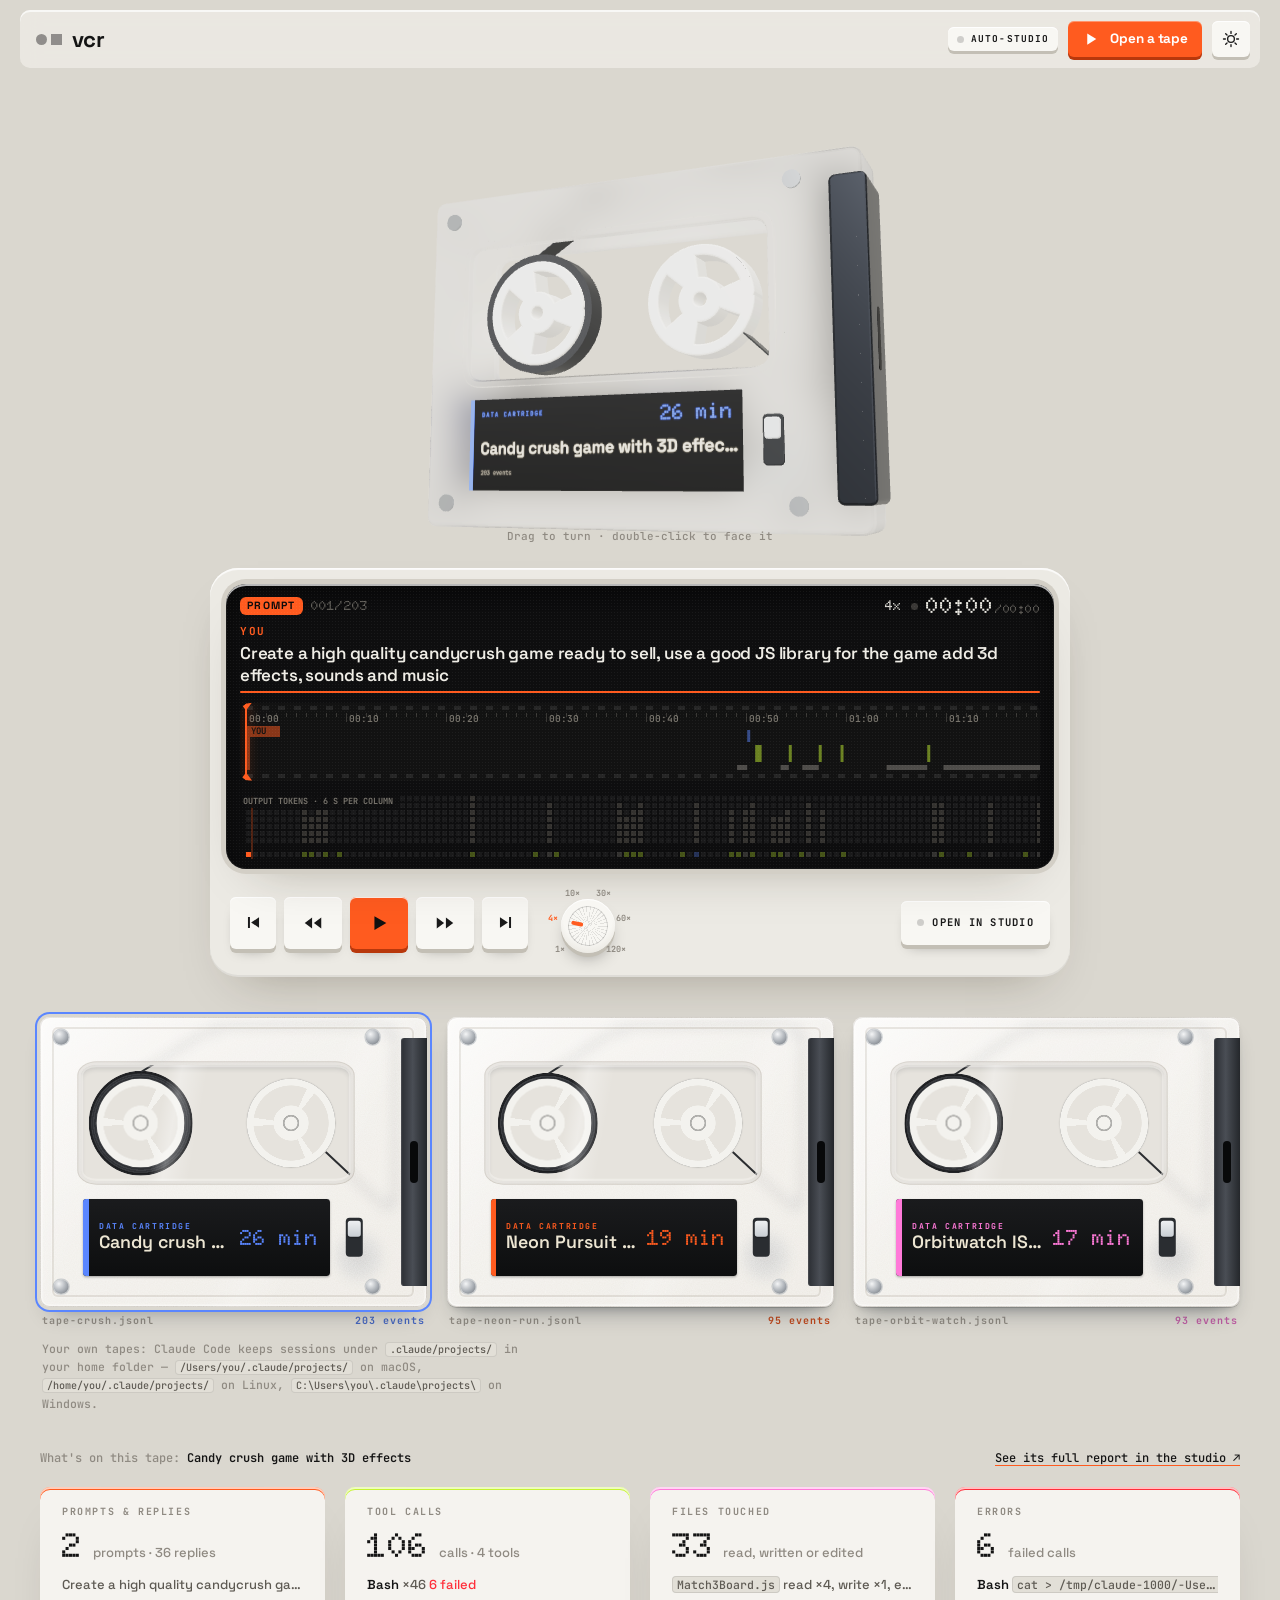
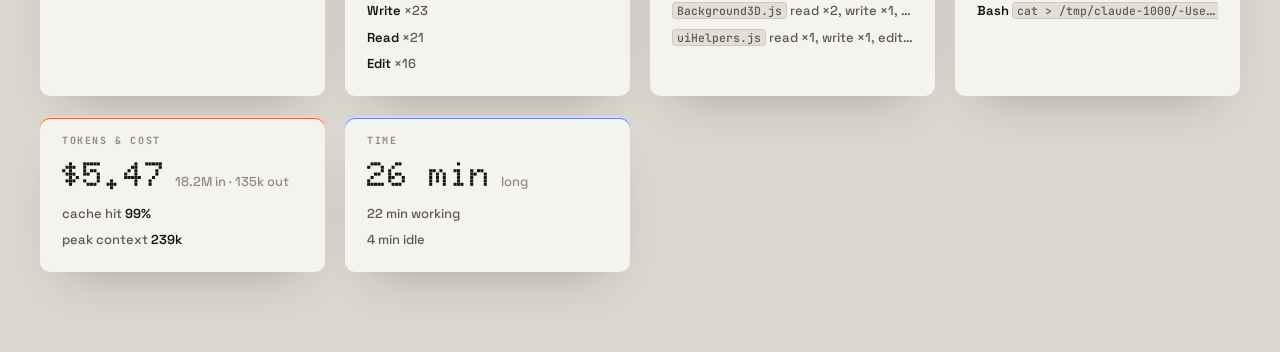
==== commit f1551731: "Homepage CTA redesign: holo sticker, primary studio link, drop GitHub - Add a circular holographic s" ====
--- a/player.html
+++ b/player.html
@@ -87,7 +87,7 @@
         </div>
         <div class="d5-knoblabels" id="knobLabels" aria-hidden="true"></div>
       </div>
-      <a class="go" id="go" href="exp/deck-studio.html"><i class="led"></i>OPEN IN STUDIO</a>
+      <a class="go js-go-link" id="go" href="exp/deck-studio.html"><i class="led"></i>OPEN IN STUDIO</a>
     </div>
   </div>
 
--- a/landing.css
+++ b/landing.css
@@ -145,6 +145,7 @@
   transition: transform .07s, box-shadow .07s, color .15s;
 }
 .tog-key:active, .tog-key.down { transform: translateY(2px); box-shadow: 0 1px 0 var(--key-lip), inset 0 1px 0 var(--key-hi); }
+.tog-key svg { width: 16px; height: 16px; flex: none; }
 .tog-key.sm { height: 24px; padding: 0 9px; font-size: 9.5px; }
 .tog-key.big { height: 52px; padding: 0 20px; font-size: 12px; box-shadow: 0 4px 0 var(--key-lip), 0 8px 14px -8px rgba(0,0,0,.4), inset 0 1px 0 var(--key-hi); }
 .tog-key.big:active { transform: translateY(3px); box-shadow: 0 1px 0 var(--key-lip), inset 0 1px 0 var(--key-hi); }
@@ -161,6 +162,19 @@
 }
 .cta-key svg { width: 18px; height: 18px; fill: currentColor; }
 .cta-key:active { transform: translateY(3px); box-shadow: 0 1px 0 #B8380C, inset 0 1px 0 rgba(255,255,255,.35); }
+/* any "open in studio" key (.js-go-link) pulses in the tape's own colour while it plays (cartridge.js
+   toggles .playing on each and sets --c) — the same glow player.html's .go key already has, layered on
+   the key's 3D lip. A page can have more than one of these (index.html: hero and top bar). */
+.cta-key.playing {
+  animation: cta-glow 1.6s ease-in-out infinite;
+  box-shadow: 0 4px 0 #B8380C, 0 10px 20px -10px rgba(184, 56, 12, .6), inset 0 1px 0 rgba(255,255,255,.35),
+    0 0 0 3px color-mix(in srgb, var(--c) 70%, transparent), 0 0 26px 4px color-mix(in srgb, var(--c) 55%, transparent);
+}
+@keyframes cta-glow {
+  50% { box-shadow: 0 4px 0 #B8380C, 0 10px 20px -10px rgba(184, 56, 12, .6), inset 0 1px 0 rgba(255,255,255,.35),
+    0 0 0 3px color-mix(in srgb, var(--c) 40%, transparent), 0 0 12px 0 color-mix(in srgb, var(--c) 30%, transparent); }
+}
+@media (prefers-reduced-motion: reduce) { .cta-key.playing { animation: none; } }
 .cta-key.sm { height: 36px; padding: 0 14px; font-size: 13.5px; box-shadow: 0 3px 0 #B8380C, inset 0 1px 0 rgba(255,255,255,.35); }
 
 /* ---------- top bar ---------- */
@@ -194,7 +208,7 @@
 
 /* ---------- hero ---------- */
 /* the page breathes: generous rhythm between sections, scaled down on small screens */
-.hero { display: grid; grid-template-columns: minmax(0, 1fr) minmax(0, 560px); gap: 80px; align-items: center; padding: clamp(56px, 8vw, 112px) 0 clamp(48px, 7vw, 96px); }
+.hero { display: grid; grid-template-columns: minmax(0, 1fr) minmax(0, 560px); gap: 80px; align-items: center; padding: clamp(56px, 8vw, 112px) 0 clamp(28px, 4vw, 56px); }
 /* the demo tape beside the headline, with room around it, and the deck that plays it under the hero (cartridge.css) */
 /* the headline in two lines, "Rewind the work behind / your [agent] agent.", wider than its column: it runs on over
    the cartridge a little (the copy sits above the canvas). Two columns only; stacked, it wraps as usual. */
@@ -211,8 +225,50 @@
 /* the drag hint only while the pointer is over the cartridge: one less line of small text in the hero */
 .hero .hero-cart .cart-hint { opacity: 0; transition: opacity .25s; }
 .hero .hero-cart:hover .cart-hint, .hero .hero-cart:focus-within .cart-hint { opacity: 1; }
+
+/* a foil sticker on the cartridge, like a holographic authenticity seal: a circular badge at rest (icon +
+   DROP), that stretches into a card with the rest of the pitch and a link to the FAQ's OS paths on hover or
+   focus (landing.js drops a tape anywhere on the page). The rainbow is a spinning conic gradient (@property
+   makes the angle animate smoothly) under a diagonal gloss sweep, like foil catching the light. */
+@property --holo-a { syntax: '<angle>'; inherits: false; initial-value: 0deg; }
+.holo-sticker {
+  position: absolute; top: 20px; left: 20px; z-index: 5; width: 92px; height: 92px; padding: 0;
+  border-radius: 50%; overflow: hidden; cursor: pointer; transform: rotate(-6deg);
+  background: conic-gradient(from var(--holo-a), #ff9a6b, #ffd36b, #8affc1, #6bc8ff, #c58bff, #ff6bb0, #ff9a6b);
+  box-shadow: 0 10px 24px -10px rgba(0,0,0,.5), inset 0 0 0 3px rgba(255,255,255,.55), inset 0 0 14px rgba(0,0,0,.15);
+  animation: holo-spin 5s linear infinite;
+  transition: width .32s var(--ease-out), height .32s var(--ease-out), border-radius .32s var(--ease-out), transform .32s var(--ease-out);
+}
+.holo-sticker:hover, .holo-sticker:focus-within { width: 236px; height: 150px; border-radius: 20px; transform: rotate(0deg); }
+.holo-shine {
+  position: absolute; inset: -40%; pointer-events: none;
+  background: linear-gradient(115deg, transparent 35%, rgba(255,255,255,.85) 48%, rgba(255,255,255,.2) 52%, transparent 65%);
+  background-size: 220% 220%; mix-blend-mode: overlay; animation: holo-shine 3.2s ease-in-out infinite;
+}
+.holo-badge {
+  position: absolute; inset: 0; display: flex; flex-direction: column; align-items: center; justify-content: center; gap: 2px;
+  color: #18181a; transition: opacity .2s;
+}
+.holo-badge svg { width: 20px; height: 20px; }
+.holo-badge b { font: 700 10.5px/1 var(--f-mono); letter-spacing: .06em; }
+.holo-sticker:hover .holo-badge, .holo-sticker:focus-within .holo-badge { opacity: 0; }
+.holo-detail {
+  position: absolute; inset: 0; display: flex; flex-direction: column; justify-content: center; gap: 4px; padding: 18px 20px;
+  color: #18181a; text-align: left; opacity: 0; transition: opacity .2s;
+}
+.holo-detail b { font: 700 13px/1.3 var(--f-ui); }
+.holo-detail span { font: 500 11.5px/1.3 var(--f-mono); color: rgba(24,24,26,.75); }
+.holo-find { margin-top: 2px; font: 700 10.5px var(--f-mono); color: #18181a; text-decoration: underline; text-decoration-color: rgba(24,24,26,.4); text-underline-offset: 2px; }
+.holo-sticker:hover .holo-detail, .holo-sticker:focus-within .holo-detail { opacity: 1; transition-delay: .1s; }
+@keyframes holo-spin { to { --holo-a: 360deg; } }
+@keyframes holo-shine { 0%, 100% { background-position: 0% 0%; } 50% { background-position: 100% 100%; } }
+@media (prefers-reduced-motion: reduce) {
+  .holo-sticker { animation: none; transform: rotate(-6deg); }
+  .holo-sticker:hover, .holo-sticker:focus-within { transform: rotate(0deg); }
+  .holo-shine { animation: none; }
+}
 html, body { overflow-x: clip; }   /* the bleed never adds a sideways scroll */
-.hero-deck { padding: 0 0 clamp(56px, 9vw, 128px); }
+.hero-deck { padding: 0 0 clamp(32px, 5vw, 64px); }
 .hero-deck .deck { margin: 0; max-width: none; }   /* as wide as the hero above it */
 .agent-slot {
   /* a compact badge in the headline's line: the agent's mark, then its name; its width is fixed by landing.js
@@ -233,40 +289,32 @@
 .cta-row { display: flex; flex-wrap: wrap; align-items: center; gap: 16px; }
 .cta-row.center { justify-content: center; }
 
-/* the demo deck's transport and speed, small, beside "Open a tape" (the keys from cartridge.css, scaled down) */
+/* the demo deck's transport and speed, small, beside "Select a file from disk" (the keys from cartridge.css, scaled down) */
 .cart-keys { display: inline-flex; align-items: center; gap: 6px; height: 52px; padding: 0 10px; border-radius: var(--r-3); background: var(--body); box-shadow: var(--shadow), inset 0 1px 0 rgba(255,255,255,.45); }
-/* the same controls, having followed the scroll into the bar once the hero's own copy scrolls out of view */
-.bar .cart-keys { height: 42px; box-shadow: inset 0 0 0 1px var(--line-2); }
-.bar .cart-keys .pkey { height: 26px; }
+.cart-keys .t-sep { flex: none; width: 1px; height: 30px; background: var(--line-2); margin: 0 2px; }
+/* the same controls, docked at the bottom of the screen once the hero's own copy scrolls out of view */
+.bottom-bar {
+  position: fixed; left: 50%; bottom: 16px; z-index: 50; transform: translate(-50%, 20px); opacity: 0; pointer-events: none;
+  transition: transform .2s var(--ease-out), opacity .2s;
+}
+.bottom-bar.on { transform: translate(-50%, 0); opacity: 1; pointer-events: auto; }
+.bottom-bar .cart-keys { box-shadow: 0 10px 30px -10px rgba(0,0,0,.4), inset 0 1px 0 rgba(255,255,255,.45); }
 .cart-keys .keys { gap: 5px; }
 .cart-keys .pkey { width: 34px; height: 30px; border-radius: var(--r-1); box-shadow: 0 3px 0 var(--lip), inset 0 1px 0 var(--key-hi); }
 .cart-keys .pkey:active, .cart-keys .pkey.down { transform: translateY(2px); box-shadow: 0 1px 0 var(--lip), inset 0 1px 0 var(--key-hi); }
 .cart-keys .pkey svg { width: 14px; height: 14px; }
 .cart-keys .pkey.sm { width: 28px; }
 .cart-keys .pkey.sm svg { width: 13px; height: 13px; }
-/* speed as a dropdown: a key showing SPEED and the current speed; it opens a little panel with − speed + and SKIP IDLE */
-.speed-menu { position: relative; margin-left: 2px; }
-.speed-btn {
-  display: inline-grid; grid-template-columns: auto auto; grid-template-rows: auto auto; align-items: center; column-gap: 7px; row-gap: 2px;
-  height: 36px; padding: 0 10px; border: 0; border-radius: var(--r-1); cursor: pointer;
-  background: var(--key); color: var(--key-ink); box-shadow: 0 3px 0 var(--key-lip), inset 0 1px 0 var(--key-hi);
-}
-.speed-btn:active { transform: translateY(2px); box-shadow: 0 1px 0 var(--key-lip), inset 0 1px 0 var(--key-hi); }
-.speed-btn[aria-expanded="true"] { box-shadow: 0 3px 0 var(--key-lip), inset 0 0 0 1.5px var(--orange); }
-.speed-btn .speed-lbl { grid-column: 1; font: 700 7.5px/1 var(--f-mono); letter-spacing: .18em; color: var(--ink-3); }
-.speed-btn b { grid-column: 1; grid-row: 2; font-size: 14px; line-height: 1; text-align: left; }
-.speed-btn .caret { grid-column: 2; grid-row: 1 / 3; width: 0; height: 0; border-left: 4px solid transparent; border-right: 4px solid transparent; border-top: 5px solid var(--ink-3); }
-.speed-pop {
-  position: absolute; z-index: 30; top: calc(100% + 10px); right: -6px; display: grid; gap: 10px; justify-items: stretch; padding: 10px;
-  border-radius: var(--r-3); background: var(--body); box-shadow: 0 18px 36px -14px rgba(0,0,0,.45), 0 0 0 1px var(--line), inset 0 1px 0 rgba(255,255,255,.45);
-}
-.speed-pop[hidden] { display: none; }
-.speed-row { display: flex; align-items: center; justify-content: space-between; gap: 6px; }
-.speed-pop .speed-row .pkey { width: 28px; height: 26px; font: 700 15px/1 var(--f-ui); color: var(--key-ink); border-radius: var(--r-1); box-shadow: 0 2px 0 var(--key-lip), inset 0 1px 0 var(--key-hi); }
-.speed-pop .speed-row .pkey:disabled { opacity: .4; cursor: default; transform: none; }
-.speed-val { min-width: 3.4em; text-align: center; font-size: 17px; color: var(--ink); }
-.speed-pop .tog-key { height: 30px; justify-content: center; white-space: nowrap; }
-.speed-pop .tog-key[aria-pressed="true"] .led { background: var(--c-bash); box-shadow: 0 0 8px var(--c-bash); }
+/* speed: an actual dropdown (a native select, the list is every detent) and SKIP IDLE right beside it, inline
+   with the transport — no popover to open first, so it reads at a glance when it's followed into the bottom bar */
+.speed-sel {
+  height: 30px; margin-left: 2px; padding: 0 8px; border: 0; border-radius: var(--r-1); cursor: pointer;
+  background: var(--key); color: var(--key-ink); font: 700 13px/1 var(--f-ui);
+  box-shadow: 0 3px 0 var(--key-lip), inset 0 1px 0 var(--key-hi);
+}
+.speed-sel:active { transform: translateY(2px); box-shadow: 0 1px 0 var(--key-lip), inset 0 1px 0 var(--key-hi); }
+.cart-keys .tog-key { height: 30px; justify-content: center; white-space: nowrap; }
+.cart-keys .tog-key[aria-pressed="true"] .led { background: var(--c-bash); box-shadow: 0 0 8px var(--c-bash); }
 .sr-only { position: absolute; width: 1px; height: 1px; overflow: hidden; clip: rect(0 0 0 0); white-space: nowrap; }
 
 /* the eyebrow follows the tape: red and blinking while it plays, orange and quick on FF / REW, grey when paused */
@@ -303,7 +351,7 @@
 .lanes figcaption { display: flex; justify-content: space-between; gap: 12px; flex-wrap: wrap; margin-top: 20px; font: 500 11px var(--f-mono); color: var(--ink-3); }
 
 /* ---------- tracks ---------- */
-.track { padding: clamp(72px, 10vw, 144px) 0 clamp(16px, 3vw, 40px); }
+.track { padding: clamp(40px, 6vw, 84px) 0 clamp(12px, 2vw, 24px); }
 .track-head { display: grid; grid-template-columns: auto minmax(0, 1fr); gap: 36px; align-items: start; margin-bottom: clamp(36px, 5vw, 64px); }
 .track-no {
   display: grid; place-items: center; width: 72px; height: 72px; border-radius: var(--r-3);
@@ -317,8 +365,8 @@
 .dots i:first-child { background: var(--orange); }
 
 /* demo tapes: a heading over the small cartridges (cartridge.css) */
-.shelf-head { display: flex; align-items: baseline; gap: 16px; flex-wrap: wrap; margin: clamp(72px, 9vw, 120px) 0 32px; }
-.track .mshelf { margin-top: 0; gap: 28px; }   /* the heading above already spaces it */
+.shelf-head { display: flex; align-items: baseline; gap: 16px; flex-wrap: wrap; margin: 0 0 24px; }
+.track .mshelf, #top > .mshelf { margin-top: 0; gap: 28px; }   /* the heading above already spaces it */
 .shelf-head p { margin: 0; color: var(--ink-3); font-size: 14.5px; }
 .shelf-title { font-size: 26px; }
 
@@ -379,8 +427,8 @@
 .ans { padding: 0 28px 26px; color: var(--ink-2); font-size: 15.5px; }
 .ans p { margin: 0 0 10px; max-width: 75ch; } .ans p:last-child { margin: 0; }   /* answers keep a readable line */
 .ans a { color: var(--ink); text-decoration-color: var(--orange); text-underline-offset: 3px; }
-.ans .os-paths { list-style: none; margin: 0 0 10px; padding: 0; display: grid; gap: 6px; }
-.ans .os-paths b { display: inline-block; min-width: 64px; color: var(--ink); font-weight: 600; }
+.os-paths { list-style: none; margin: 0 0 10px; padding: 0; display: grid; gap: 6px; }
+.os-paths b { display: inline-block; min-width: 64px; color: var(--ink); font-weight: 600; }
 .ticks { display: grid; grid-template-columns: repeat(3, minmax(0, 1fr)); gap: 6px 14px; margin: 4px 0 12px; padding: 0; list-style: none; font-size: 14px; }
 .ticks li::before { content: "■ "; color: var(--c-bash); filter: brightness(.8); }
 
@@ -403,6 +451,26 @@
 .toast { position: fixed; left: 50%; bottom: 24px; z-index: 70; transform: translate(-50%, 20px); opacity: 0; pointer-events: none; padding: 10px 16px; border-radius: var(--r-2); background: var(--hw-bg); color: var(--c-bash); font-size: 15px; box-shadow: 0 0 0 3px var(--bezel), 0 16px 30px -10px rgba(0,0,0,.5); transition: opacity .2s, transform .2s var(--ease-out); }
 .toast.show { opacity: 1; transform: translate(-50%, 0); }
 
+/* the full-page drop target: a dashed, holographic-rimmed frame with a bouncing arrow, not just a line of text */
+.drop-overlay {
+  position: fixed; inset: 0; z-index: 999; display: flex; align-items: center; justify-content: center; padding: 28px;
+  background: color-mix(in srgb, var(--body) 80%, transparent); backdrop-filter: blur(3px);
+  opacity: 0; pointer-events: none; transition: opacity .15s;
+}
+.drop-overlay.on { opacity: 1; }
+.drop-frame {
+  position: relative; width: 100%; height: 100%; max-width: 1100px; display: flex; flex-direction: column; align-items: center; justify-content: center; gap: 10px;
+  border-radius: 28px; border: 3px dashed transparent;
+  background: linear-gradient(var(--body), var(--body)) padding-box,
+    conic-gradient(from var(--holo-a, 0deg), #ff9a6b, #ffd36b, #8affc1, #6bc8ff, #c58bff, #ff6bb0, #ff9a6b) border-box;
+  animation: holo-spin 5s linear infinite;
+}
+.drop-icon { width: 54px; height: 54px; fill: none; stroke: var(--orange); stroke-width: 1.6; stroke-linecap: round; stroke-linejoin: round; animation: drop-bounce 1.1s ease-in-out infinite; }
+.drop-frame b { font: 700 24px var(--f-ui); color: var(--ink); }
+.drop-frame span { font: 500 14px var(--f-mono); color: var(--ink-3); }
+@keyframes drop-bounce { 0%, 100% { transform: translateY(0); } 50% { transform: translateY(8px); } }
+@media (prefers-reduced-motion: reduce) { .drop-frame, .drop-icon { animation: none; } }
+
 /* ---------- responsive ---------- */
 @media (max-width: 1100px) {
   .hero { grid-template-columns: 1fr; gap: 36px; padding-top: 44px; }
@@ -411,7 +479,6 @@
 }
 @media (max-width: 860px) {
   .nav { display: none; }
-  .bar .cart-keys { display: none; }   /* no room once the nav is already gone */
   .err-grid, .cli-grid { grid-template-columns: 1fr; }
   .track-head { grid-template-columns: 1fr; gap: 18px; }
   .track-no { width: 60px; height: 60px; font-size: 30px; }
--- a/cartridge.css
+++ b/cartridge.css
@@ -126,12 +126,12 @@
 }
 .go:active { transform: translateY(3px); box-shadow: 0 1px 0 var(--key-lip), inset 0 1px 0 var(--key-hi); }
 .go .led { width: 7px; height: 7px; border-radius: 50%; background: var(--line-2); transition: background-color .3s, box-shadow .3s; }
-.deck.playing .go { color: color-mix(in srgb, var(--c) 70%, var(--ink));
+.go.playing { color: color-mix(in srgb, var(--c) 70%, var(--ink));
   box-shadow: 0 4px 0 var(--key-lip), 0 0 0 1.5px color-mix(in srgb, var(--c) 70%, transparent), 0 0 22px 2px color-mix(in srgb, var(--c) 45%, transparent), inset 0 1px 0 var(--key-hi);
   animation: go-glow 1.6s ease-in-out infinite; }
-.deck.playing .go .led { background: var(--c); box-shadow: 0 0 8px var(--c), 0 0 2px var(--c); }
+.go.playing .led { background: var(--c); box-shadow: 0 0 8px var(--c), 0 0 2px var(--c); }
 @keyframes go-glow { 50% { box-shadow: 0 4px 0 var(--key-lip), 0 0 0 1.5px color-mix(in srgb, var(--c) 40%, transparent), 0 0 10px 0 color-mix(in srgb, var(--c) 25%, transparent), inset 0 1px 0 var(--key-hi); } }
-@media (prefers-reduced-motion: reduce) { .deck.playing .go { animation: none; } }
+@media (prefers-reduced-motion: reduce) { .go.playing { animation: none; } }
 /* phones: the play key already shows the state, so the screen drops it to make room for the clock */
 @media (max-width: 640px) {
   .controls { flex-wrap: wrap; justify-content: center; gap: 8px 12px; } .d5-knobwrap { margin-right: 0; }
--- a/shelf.css
+++ b/shelf.css
@@ -14,7 +14,7 @@
    Placed in % of the shell, from the 3D model's 4 x 3 units; type in cqw. The works show twice:
    blurred under the frost, and sharp through the window (a copy offset to line up exactly). */
 /* .mshelf, not .shelf: landing.css has a .shelf of its own, whose phone breakpoints pushed this one off screen */
-.mshelf { display: grid; grid-template-columns: repeat(5, minmax(0, 1fr)); gap: 20px; margin-top: 40px; }
+.mshelf { display: grid; grid-template-columns: repeat(auto-fit, minmax(200px, 1fr)); gap: 20px; margin-top: 40px; }
 @media (max-width: 960px) { .mshelf { grid-template-columns: repeat(3, minmax(0, 1fr)); } }
 @media (max-width: 600px) { .mshelf { grid-template-columns: repeat(2, minmax(0, 1fr)); gap: 14px; } }
 /* one column, as wide as the cell: otherwise the unwrapped caption sets a min width and pushes the grid off a phone */
